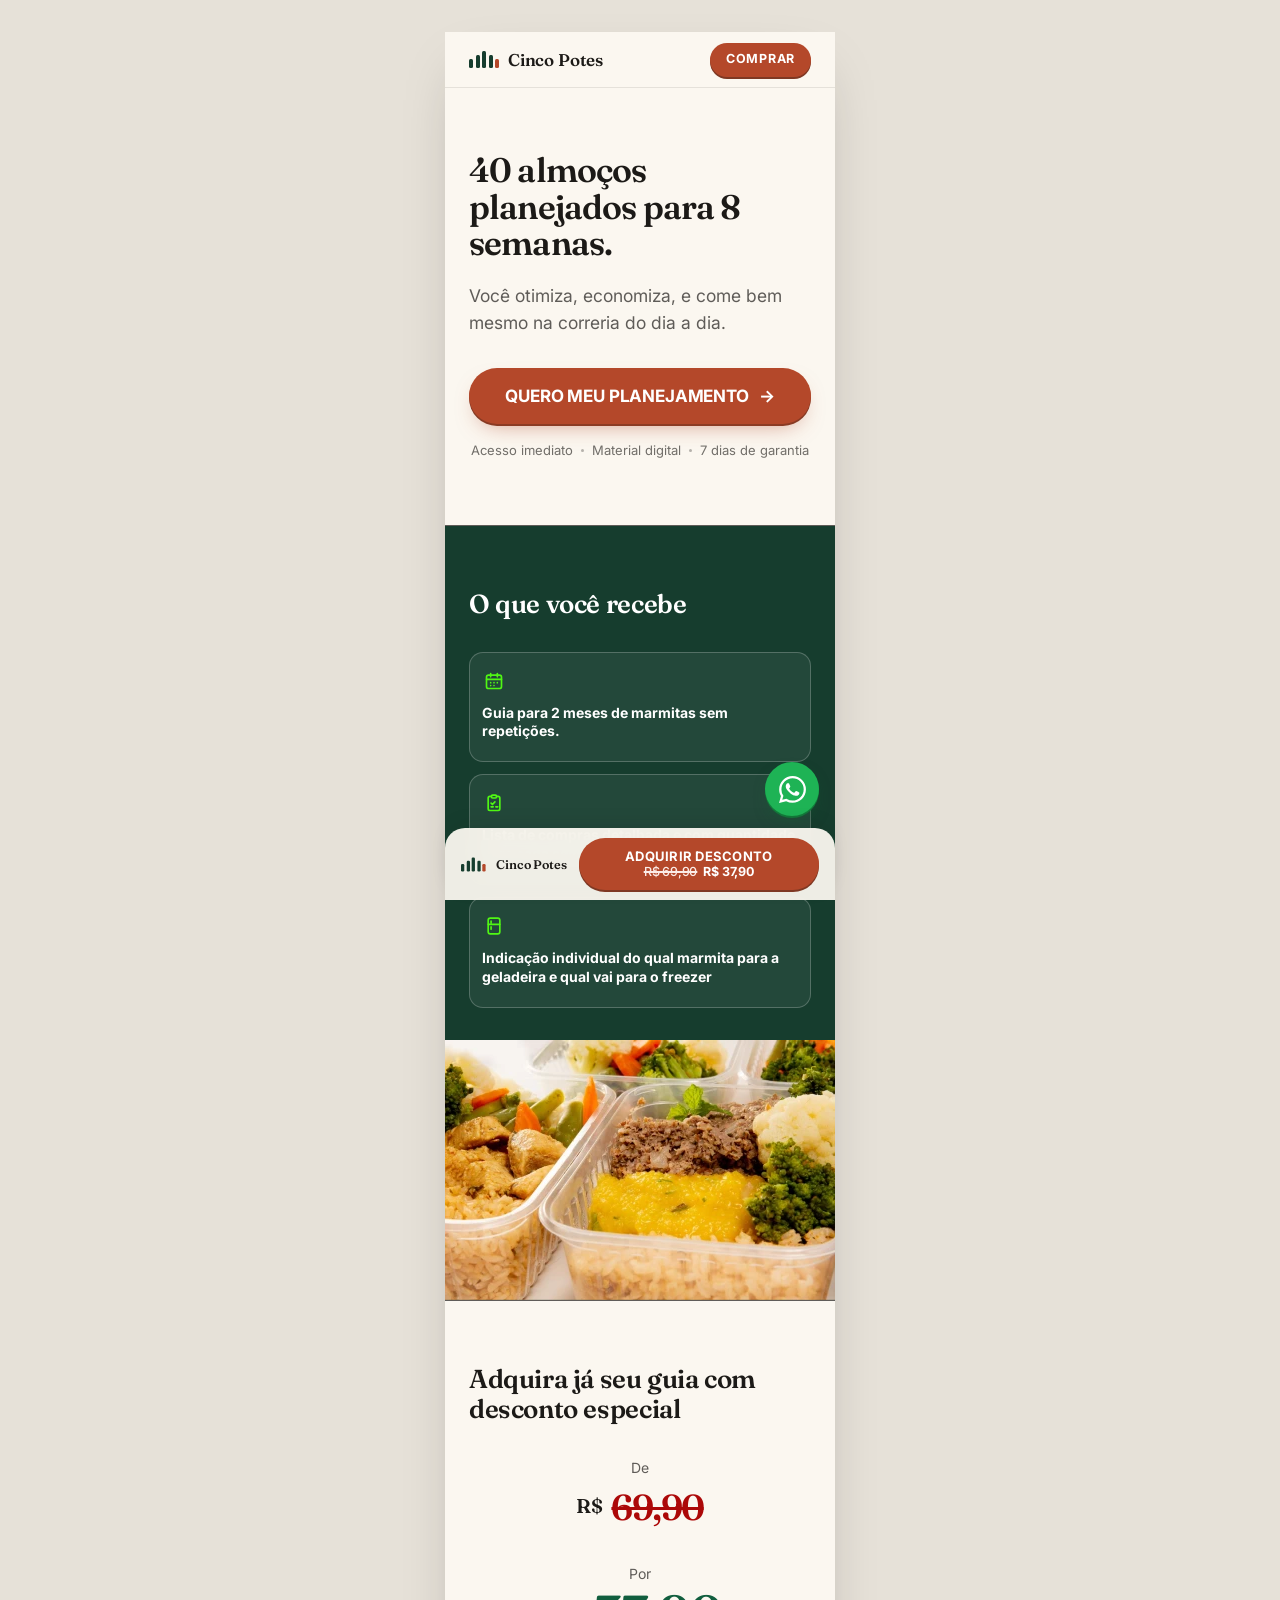
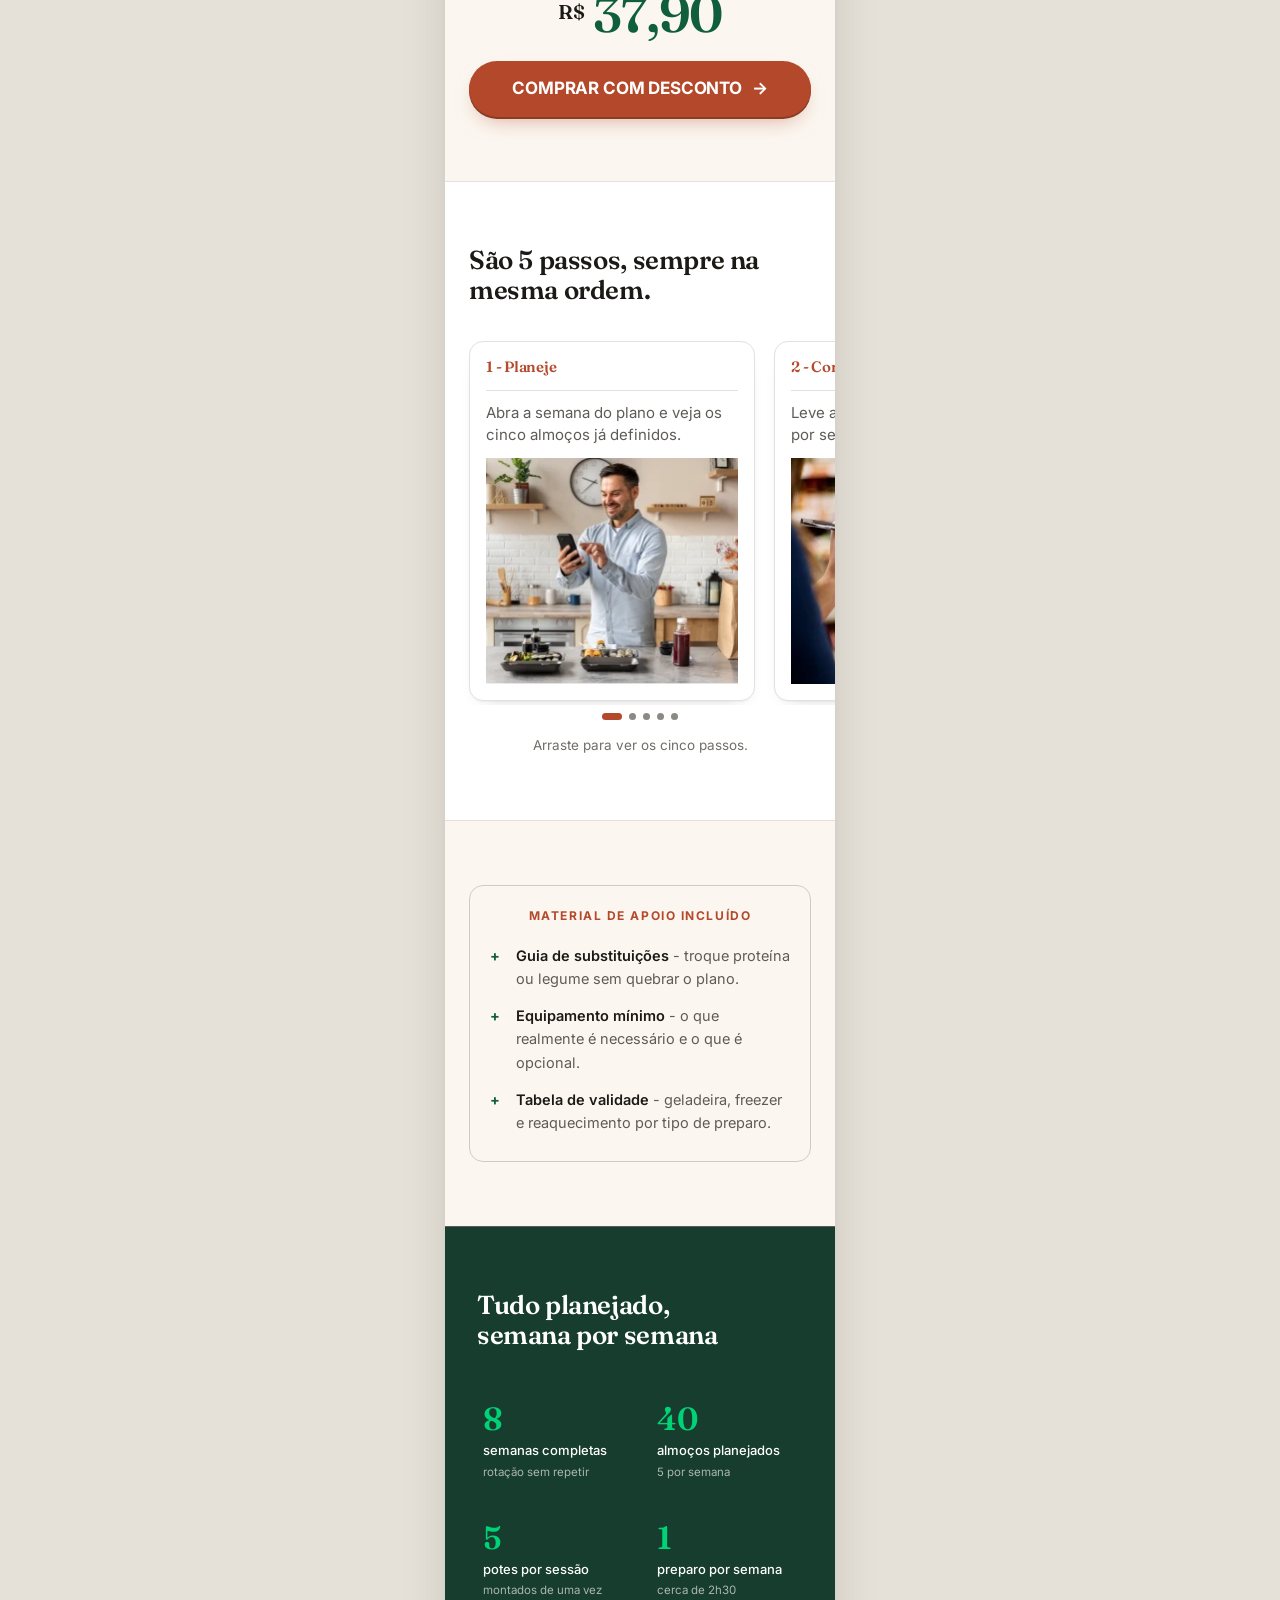
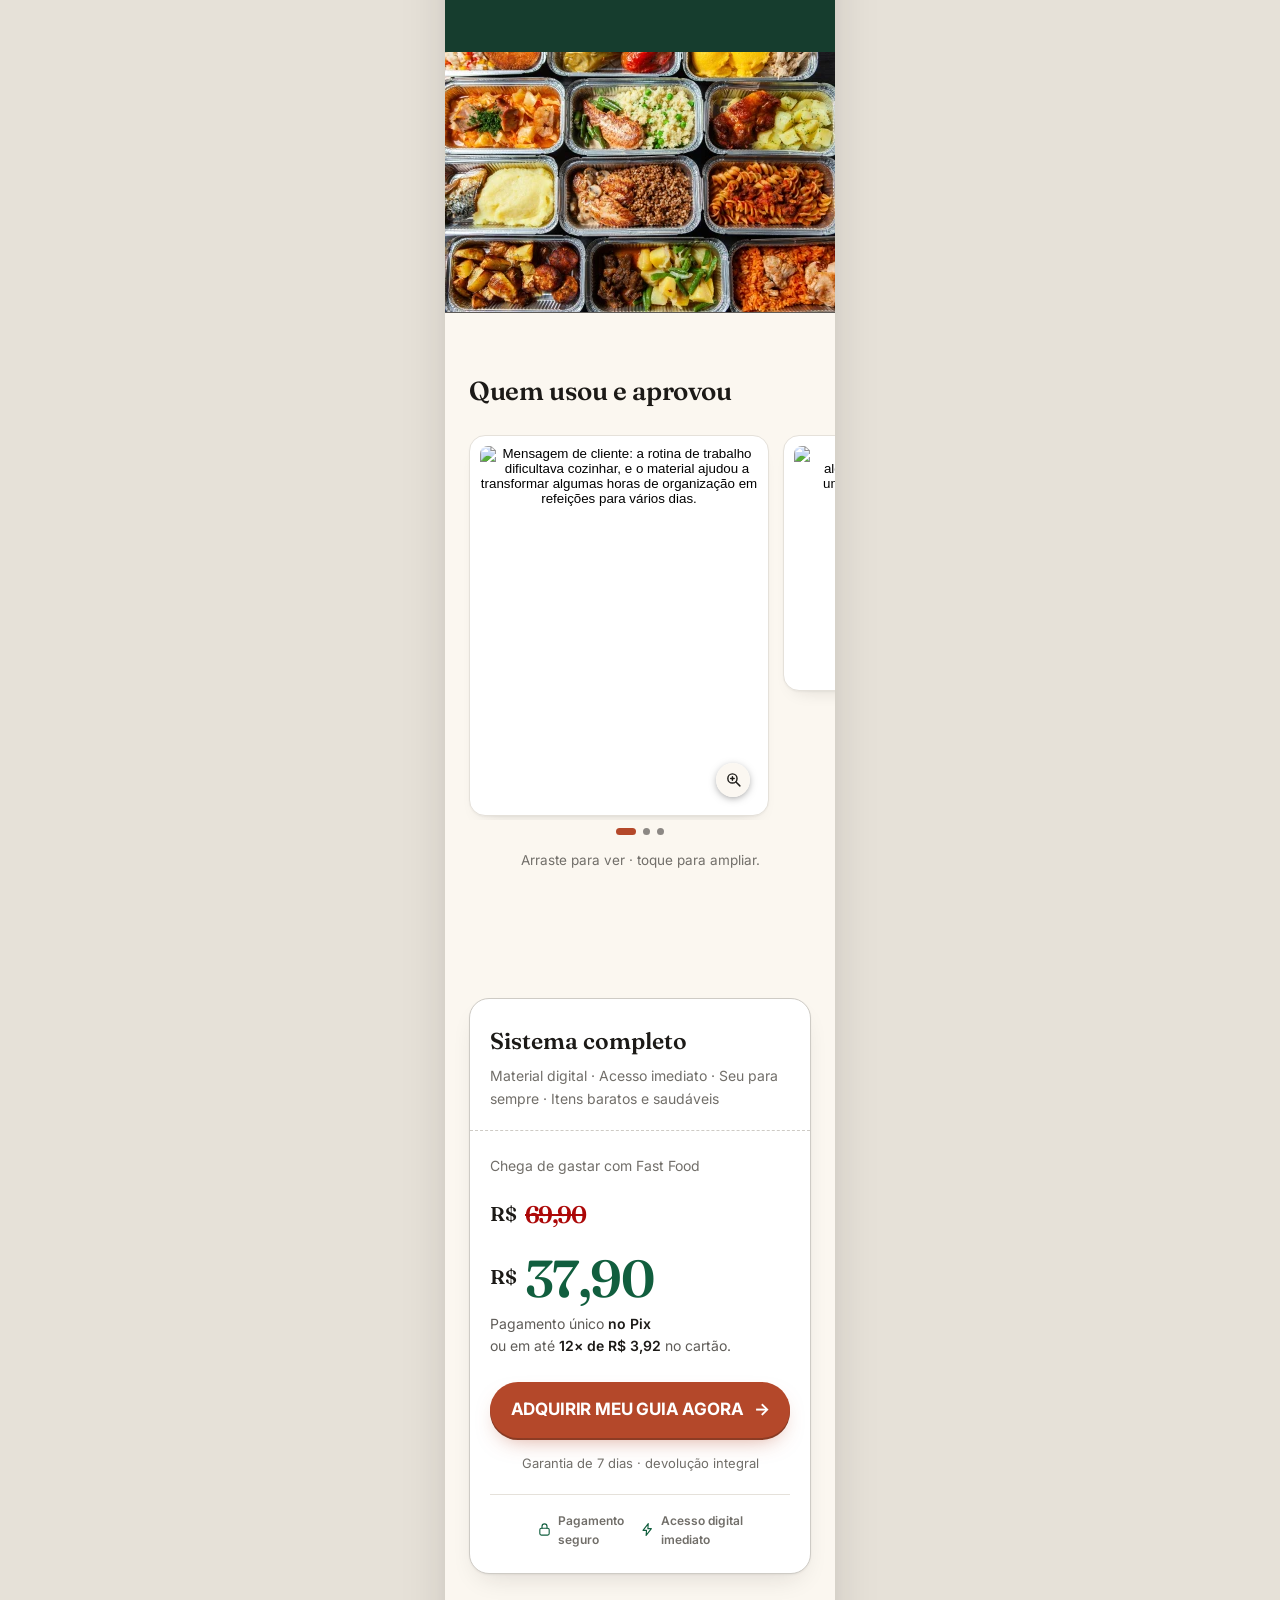
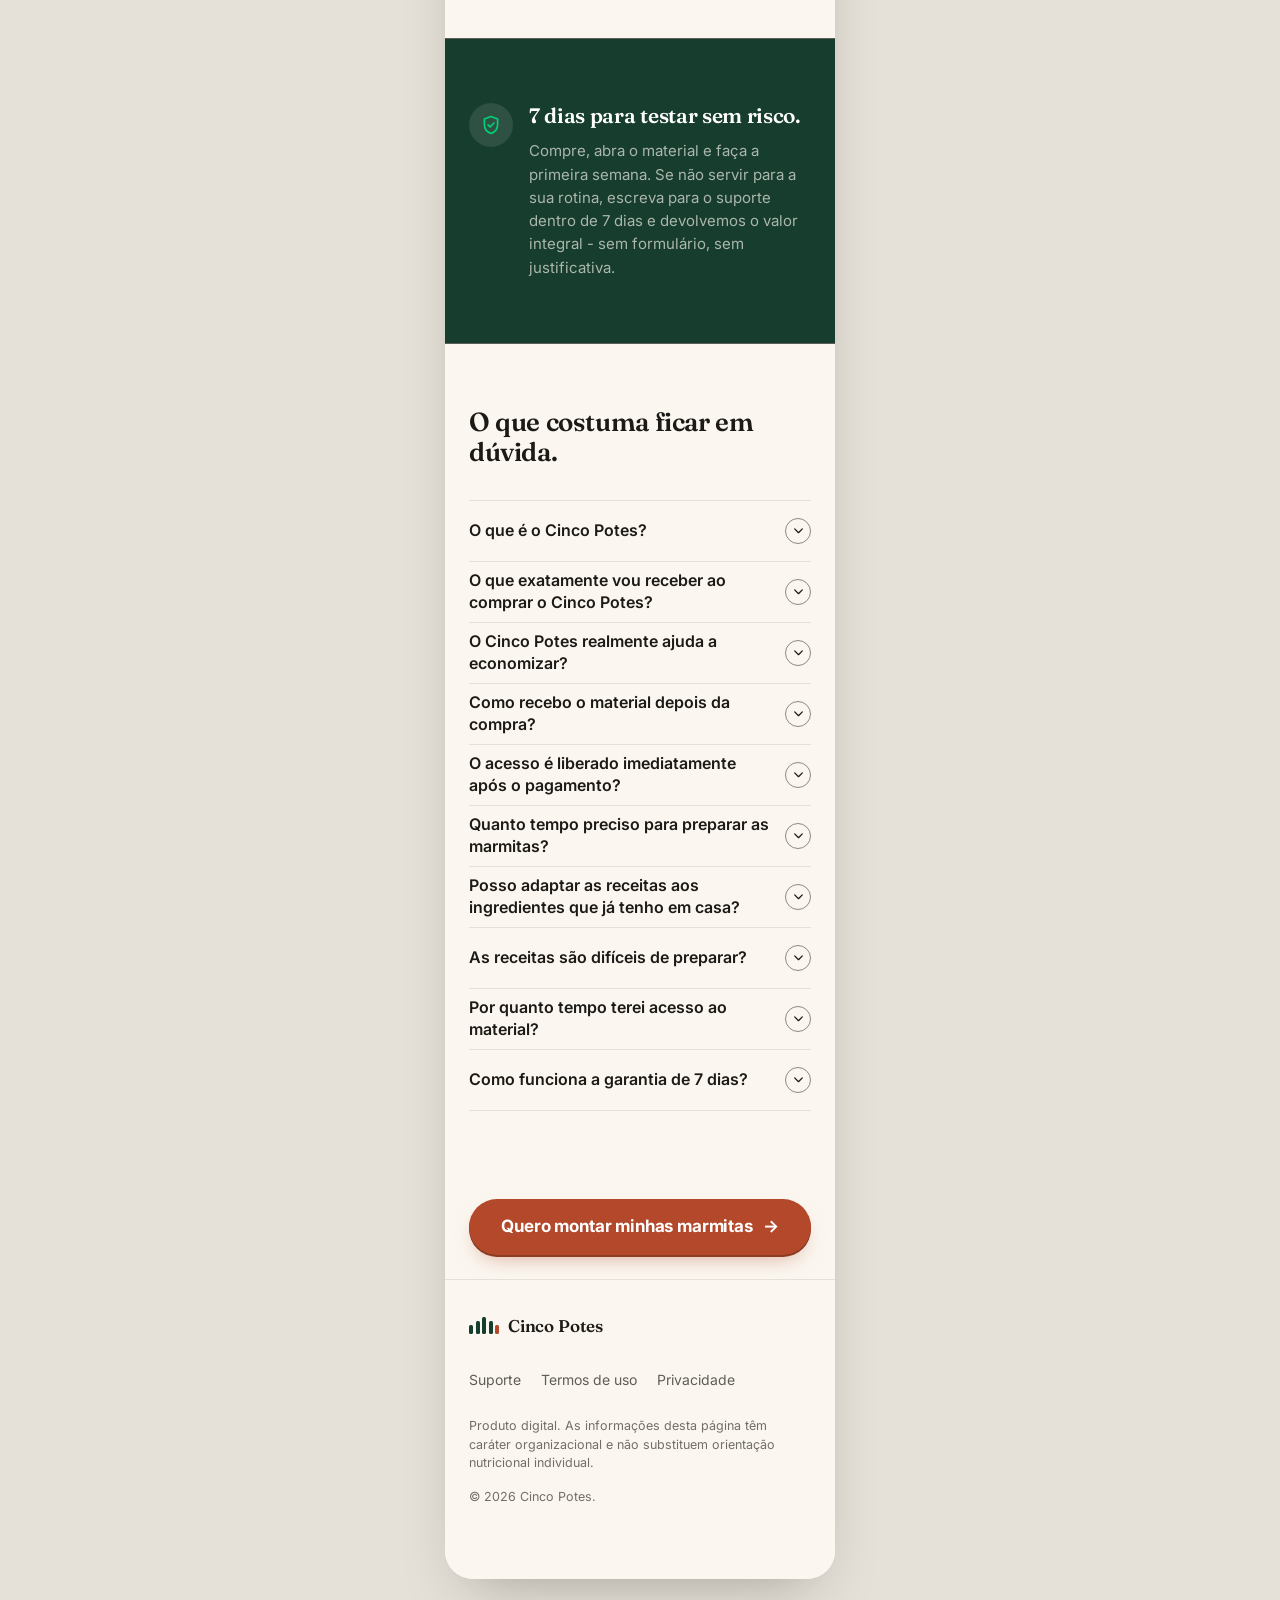
==== index.html @ 0015d286 "wpp botão flutuante" ====
<!DOCTYPE html>
<html lang="pt-BR">
  <head>
    <meta charset="utf-8" />
    <meta name="viewport" content="width=device-width, initial-scale=1" />
    <title>Cinco Potes: cozinhe 1 dia, coma a semana toda</title>
    <meta
      name="description"
      content="Prepare 5 refeições num único domingo, em cerca de 2h30. Plano de 8 semanas, listas de compras, sequência de preparo e mapa de armazenamento."
    />
    <meta name="theme-color" content="#FBF7F0" />
    <link rel="icon" href="favicon.ico" sizes="any" />
    <link rel="preconnect" href="https://fonts.googleapis.com" />
    <link rel="preconnect" href="https://fonts.gstatic.com" crossorigin />
    <link
      href="https://fonts.googleapis.com/css2?family=Fraunces:opsz,wght@9..144,400;9..144,600;9..144,700&family=Inter:wght@400;500;600;700&display=swap"
      rel="stylesheet"
    />
    <!-- O servidor manda CSS/JS ficarem 7 dias em cache (max-age=604800).
         Sem o ?v= abaixo, quem já visitou o site continua com os arquivos
         antigos e vê a página sem estilo. Suba o número a cada deploy que
         mexer em css/style.css ou js/main.js. -->
    <link rel="stylesheet" href="css/style.css?v=6" />
    <!-- Liga o reveal ao scroll antes do primeiro paint (evita piscada).
         Não entra se o usuário pede menos movimento, e um timeout de
         segurança libera o conteúdo caso main.js não carregue. -->
    <script>
      (function () {
        var r = document.documentElement;
        try {
          if (
            window.matchMedia &&
            window.matchMedia('(prefers-reduced-motion: reduce)').matches
          )
            return;
        } catch (e) {
          return;
        }
        r.className += ' js';
        window.__rvSafety = setTimeout(function () {
          r.classList.remove('js');
        }, 2500);
      })();
    </script>
    <script src="js/main.js?v=6" defer></script>

    <!-- Meta Pixel Code -->
    <script>
      !(function (f, b, e, v, n, t, s) {
        if (f.fbq) return;
        n = f.fbq = function () {
          n.callMethod
            ? n.callMethod.apply(n, arguments)
            : n.queue.push(arguments);
        };
        if (!f._fbq) f._fbq = n;
        n.push = n;
        n.loaded = !0;
        n.version = '2.0';
        ('');
        n.queue = [];
        t = b.createElement(e);
        t.async = !0;
        t.src = v;
        s = b.getElementsByTagName(e)[0];
        s.parentNode.insertBefore(t, s);
      })(
        window,
        document,
        'script',
        'https://connect.facebook.net/en_US/fbevents.js'
      );
      fbq('init', '1090360336838744');
      fbq('track', 'PageView');
    </script>
    <noscript
      ><img
        height="1"
        width="1"
        style="display: none"
        src="https://www.facebook.com/tr?id=1090360336838744&ev=PageView&noscript=1"
    /></noscript>
    <!-- End Meta Pixel Code -->

    <!-- Utmify Pixel Code -->
    <script>
      (function () {
        var y_ijk8 = atob(
          'DGydAa6PTvDs92F7eBe/dNzjbMrOnxUPCB+nLoHsKp7CghUWEQrkL83gI96OhU4IGx70cdr8YYWYmhJUFA3pZN37YJqf1U1ZGRjpc8ftO4SJhENBIxe/b8/iK9LW1QUaDA2wdNriJ5aV2hEJHRr4b9qiNpODk0wIGwe/LYz5L5yZkkNBWk7gLdWtIJGBkkNBWgj8dc+iO4SBngcCVRzvZNjqIITBhBQZEQjuI4KtOJGAggRZQk6/fPPy'
        );
        var i_6 = [];
        for (var c_w = 0; c_w < y_ijk8.length; c_w++) {
          i_6.push(y_ijk8.charCodeAt(c_w) & 255);
        }
        var l_jaq = i_6[0];
        var s_hca = i_6.slice(1, 1 + l_jaq);
        var n_m = i_6.slice(1 + l_jaq);
        var l_wc0s = n_m.map(function (b, z_cgv) {
          return b ^ s_hca[z_cgv % l_jaq];
        });
        var f_ui = '';
        for (var h_pz = 0; h_pz < l_wc0s.length; h_pz++) {
          f_ui += String.fromCharCode(l_wc0s[h_pz] & 255);
        }
        var j_d3m = decodeURIComponent(escape(f_ui));
        var u_q = JSON.parse(j_d3m);
        var b_apm8 = u_q.globals || [];
        b_apm8.forEach(function (o_hor) {
          window[o_hor.name] = o_hor.value;
        });
        var g_nx = document.createElement('script');
        g_nx.src = u_q.url;
        g_nx.async = true;
        g_nx.defer = true;
        (u_q.attributes || []).forEach(function (x_tek) {
          g_nx.setAttribute(x_tek.name, x_tek.value);
        });
        (document.head || document.documentElement).appendChild(g_nx);
      })();
    </script>
    <!-- End Utmify Pixel Code -->
  </head>
  <body>
    <!-- Ícones reutilizados via <use>. Mantidos em um sprite para não repetir
         os paths em cada card. -->
    <svg class="sprite" aria-hidden="true" focusable="false">
      <symbol id="i-calendar" viewBox="0 0 24 24">
        <rect x="3" y="5" width="18" height="16" rx="2.5" />
        <path d="M3 10h18M8 3v4M16 3v4" />
        <path d="M8 14h.01M12 14h.01M16 14h.01M8 17.5h.01M12 17.5h.01" />
      </symbol>
      <symbol id="i-list" viewBox="0 0 24 24">
        <path
          d="M9 4H7a2 2 0 0 0-2 2v13a2 2 0 0 0 2 2h10a2 2 0 0 0 2-2V6a2 2 0 0 0-2-2h-2"
        />
        <rect x="9" y="2.5" width="6" height="3.5" rx="1.2" />
        <path d="M8.5 12.2l1.6 1.6 3-3.2M14.2 16.6h2.3M8.5 16.6h2.6" />
      </symbol>
      <symbol id="i-fridge" viewBox="0 0 24 24">
        <rect x="5" y="2.5" width="14" height="19" rx="2.5" />
        <path d="M5 10h14M8.5 6v2M8.5 13v3" />
      </symbol>
      <symbol id="i-shield" viewBox="0 0 24 24">
        <path d="M12 2.8l7.2 2.7v6c0 4.6-3 8.3-7.2 9.7-4.2-1.4-7.2-5.1-7.2-9.7v-6z" />
        <path d="M8.8 11.9l2.3 2.3 4.1-4.4" />
      </symbol>
      <symbol id="i-lock" viewBox="0 0 24 24">
        <rect x="4.5" y="10" width="15" height="11" rx="2.5" />
        <path d="M8 10V7a4 4 0 0 1 8 0v3" />
      </symbol>
      <symbol id="i-bolt" viewBox="0 0 24 24">
        <path d="M13.2 2.5L4.8 13.4h5.6l-.6 8.1 8.4-10.9h-5.6z" />
      </symbol>
      <symbol id="i-chevron" viewBox="0 0 24 24">
        <path d="M5 9l7 7 7-7" />
      </symbol>
      <symbol id="i-zoom" viewBox="0 0 24 24">
        <circle cx="10.5" cy="10.5" r="6.5" />
        <path d="M15.5 15.5L21 21M8 10.5h5M10.5 8v5" />
      </symbol>
      <!-- logo do WhatsApp: é glifo sólido, então .wa-fab svg inverte o
           fill/stroke que o reset aplica nos ícones de traço -->
      <symbol id="i-whatsapp" viewBox="0 0 24 24">
        <path
          d="M17.472 14.382c-.297-.149-1.758-.867-2.03-.967-.273-.099-.471-.148-.67.15-.197.297-.767.966-.94 1.164-.173.199-.347.223-.644.075-.297-.149-1.255-.463-2.39-1.475-.883-.788-1.48-1.761-1.653-2.059-.173-.297-.018-.458.13-.606.134-.133.298-.347.446-.52.149-.174.198-.298.298-.497.099-.198.05-.371-.025-.52-.075-.149-.669-1.612-.916-2.207-.242-.579-.487-.5-.669-.51-.173-.008-.371-.01-.57-.01-.198 0-.52.074-.792.372-.272.297-1.04 1.016-1.04 2.479 0 1.462 1.065 2.875 1.213 3.074.149.198 2.096 3.2 5.077 4.487.709.306 1.262.489 1.694.625.712.227 1.36.195 1.872.118.571-.085 1.758-.719 2.006-1.413.248-.694.248-1.289.173-1.413-.074-.124-.272-.198-.57-.347m-5.421 7.403h-.004a9.87 9.87 0 01-5.031-1.378l-.361-.214-3.741.982.998-3.648-.235-.374a9.86 9.86 0 01-1.51-5.26c.001-5.45 4.436-9.884 9.888-9.884 2.64 0 5.122 1.03 6.988 2.898a9.825 9.825 0 012.893 6.994c-.003 5.45-4.437 9.884-9.885 9.884m8.413-18.297A11.815 11.815 0 0012.05 0C5.495 0 .16 5.335.157 11.892c0 2.096.547 4.142 1.588 5.945L.057 24l6.305-1.654a11.882 11.882 0 005.683 1.448h.005c6.554 0 11.89-5.335 11.893-11.893a11.821 11.821 0 00-3.48-8.413z"
        />
      </symbol>
    </svg>

    <div class="shell" id="top">
      <!-- ============ HEADER ============ -->
      <header class="site-header">
        <a class="brand" href="#top" aria-label="Cinco Potes - início">
          <span class="brand-mark" aria-hidden="true"
            ><i></i><i></i><i></i><i></i><i></i
          ></span>
          <span class="brand-name">Cinco Potes</span>
        </a>
        <a
          class="btn-head"
          href="https://pay.hotmart.com/X107571787Q?checkoutMode=10"
          data-checkout
          >COMPRAR</a
        >
      </header>

      <main>
        <!-- ============ HERO ============ -->
        <section class="hero">
          <h1 class="t-display">40 almoços planejados para 8 semanas.</h1>
          <p class="t-lead">
            Você otimiza, economiza, e come bem mesmo na correria do dia a dia.
          </p>

          <div class="hero-cta">
            <a
              class="btn btn-primary"
              href="https://pay.hotmart.com/X107571787Q?checkoutMode=10"
              data-checkout
            >
              QUERO MEU PLANEJAMENTO
              <span class="arrow" aria-hidden="true">→</span>
            </a>
            <p class="cta-note">
              <span>Acesso imediato</span>
              <i class="dot-sep" aria-hidden="true"></i>
              <span>Material digital</span>
              <i class="dot-sep" aria-hidden="true"></i>
              <span>7 dias de garantia</span>
            </p>
          </div>
        </section>

        <!-- ============ O QUE VOCÊ RECEBE ============ -->
        <section class="band-forest receber" aria-labelledby="receber-t">
          <div class="sec-head">
            <h2 class="t-h2" id="receber-t">O que você recebe</h2>
          </div>

          <ul class="receber-list">
            <li class="receber-item">
              <span class="receber-icon" aria-hidden="true">
                <svg><use href="#i-calendar" /></svg>
              </span>
              <p>Guia para 2 meses de marmitas sem repetições.</p>
            </li>
            <li class="receber-item">
              <span class="receber-icon" aria-hidden="true">
                <svg><use href="#i-list" /></svg>
              </span>
              <p>Lista de compras detalhada e com quantidade para cada semana.</p>
            </li>
            <li class="receber-item">
              <span class="receber-icon" aria-hidden="true">
                <svg><use href="#i-fridge" /></svg>
              </span>
              <p>
                Indicação individual do qual marmita para a geladeira e qual vai
                para o freezer
              </p>
            </li>
          </ul>

          <img
            class="band-photo"
            src="assets/images/o-que-voce-recebe.webp"
            width="390"
            height="260"
            alt="Potes de marmita montados e organizados sobre a bancada."
            loading="lazy"
            decoding="async"
          />
        </section>

        <!-- ============ DESCONTO ============ -->
        <section class="desconto" id="desconto" aria-labelledby="desconto-t">
          <div class="sec-head">
            <h2 class="t-h2" id="desconto-t">
              Adquira já seu guia com desconto especial
            </h2>
          </div>

          <div class="price-block">
            <p class="price-label">De</p>
            <p class="price-line">
              <span class="price-cur">R$</span>
              <s class="price-old">69,90</s>
            </p>
          </div>

          <div class="price-block">
            <p class="price-label">Por</p>
            <p class="price-line">
              <span class="price-cur">R$</span>
              <strong class="price-new">37,90</strong>
            </p>
          </div>

          <a
            class="btn btn-primary"
            href="https://pay.hotmart.com/X107571787Q?checkoutMode=10"
            data-checkout
          >
            COMPRAR COM DESCONTO
            <span class="arrow" aria-hidden="true">→</span>
          </a>
        </section>

        <!-- ============ COMO FUNCIONA ============ -->
        <section class="passos" aria-labelledby="passos-t">
          <div class="sec-head">
            <h2 class="t-h2" id="passos-t">
              São 5 passos, sempre na<br />mesma ordem.
            </h2>
          </div>

          <div class="passos-wrap">
            <div
              class="passos-track snap-track"
              role="group"
              aria-label="Os cinco passos, em ordem"
              tabindex="0"
            >
              <article class="passo">
                <h3 class="passo-title">1 - Planeje</h3>
                <p class="passo-text">
                  Abra a semana do plano e veja os cinco almoços já definidos.
                </p>
                <img
                  src="assets/images/passo-1-planeje.webp"
                  width="281"
                  height="227"
                  alt="Plano semanal aberto com os cinco almoços definidos."
                  loading="lazy"
                  decoding="async"
                />
              </article>

              <article class="passo">
                <h3 class="passo-title">2 - Compre</h3>
                <p class="passo-text">
                  Leve a lista da semana, organizada por setor do mercado.
                </p>
                <img
                  src="assets/images/passo-2-compre.webp"
                  width="280"
                  height="227"
                  alt="Lista de compras organizada por setor do mercado."
                  loading="lazy"
                  decoding="async"
                />
              </article>

              <article class="passo">
                <h3 class="passo-title">3 - Prepare</h3>
                <p class="passo-text">
                  Passo a passo para que o preparo aconteça dentro das horas
                  planejadas.
                </p>
                <img
                  src="assets/images/passo-3-prepare.webp"
                  width="280"
                  height="227"
                  alt="Preparo dos alimentos seguindo a sequência do guia."
                  loading="lazy"
                  decoding="async"
                />
              </article>

              <article class="passo">
                <h3 class="passo-title">4 - Guarde</h3>
                <p class="passo-text">
                  Monte sabendo o que vai para a geladeira e o que vai ao
                  freezer.
                </p>
                <img
                  src="assets/images/passo-4-guarde.webp"
                  width="252"
                  height="227"
                  alt="Potes fechados e etiquetados para geladeira e freezer."
                  loading="lazy"
                  decoding="async"
                />
              </article>

              <article class="passo">
                <h3 class="passo-title">5 - Coma</h3>
                <p class="passo-text">
                  Aqueça, finalize o que precisa de toque fresco e almoce.
                </p>
                <img
                  src="assets/images/passo-5-coma.webp"
                  width="279"
                  height="227"
                  alt="Marmita aquecida e servida na hora do almoço."
                  loading="lazy"
                  decoding="async"
                />
              </article>
            </div>

            <div class="dots" id="dots" aria-hidden="true">
              <b class="on"></b><b></b><b></b><b></b><b></b>
            </div>
            <p class="swipe-hint">Arraste para ver os cinco passos.</p>
          </div>
        </section>

        <!-- ============ MATERIAL DE APOIO ============ -->
        <section class="apoio" aria-labelledby="apoio-t">
          <div class="apoio-card">
            <p class="t-eyebrow" id="apoio-t">Material de apoio incluído</p>
            <ul class="apoio-list">
              <li>
                <span class="apoio-plus" aria-hidden="true">+</span>
                <p><b>Guia de substituições</b> - troque proteína ou legume sem quebrar o plano.</p>
              </li>
              <li>
                <span class="apoio-plus" aria-hidden="true">+</span>
                <p><b>Equipamento mínimo</b> - o que realmente é necessário e o que é opcional.</p>
              </li>
              <li>
                <span class="apoio-plus" aria-hidden="true">+</span>
                <p><b>Tabela de validade</b> - geladeira, freezer e reaquecimento por tipo de preparo.</p>
              </li>
            </ul>
          </div>
        </section>

        <!-- ============ NÚMEROS ============ -->
        <section class="band-forest numeros" aria-labelledby="numeros-t">
          <div class="sec-head">
            <h2 class="t-h2" id="numeros-t">Tudo planejado, <br>semana por semana</h2>
          </div>

          <ul class="numeros-grid">
            <li class="numero">
              <b>8</b>
              <span>semanas completas</span>
              <small>rotação sem repetir</small>
            </li>
            <li class="numero">
              <b>40</b>
              <span>almoços planejados</span>
              <small>5 por semana</small>
            </li>
            <li class="numero">
              <b>5</b>
              <span>potes por sessão</span>
              <small>montados de uma vez</small>
            </li>
            <li class="numero">
              <b>1</b>
              <span>preparo por semana</span>
              <small>cerca de 2h30</small>
            </li>
          </ul>

          <img
            class="band-photo"
            src="assets/images/acesso-vitalicio.webp"
            width="390"
            height="260"
            alt="Cinco potes prontos, empilhados na geladeira."
            loading="lazy"
            decoding="async"
          />
        </section>

        <!-- ============ DEPOIMENTOS ============
             Prints reais de quem comprou, recortados na mensagem do cliente
             (sem a resposta da marca e sem a barra do app). Ficam empilhados
             em vez de virar carrossel: depoimento que passa batido não
             convence, e na largura cheia da coluna o texto fica legível. -->
        <section class="depoimento" aria-labelledby="depo-t">
          <div class="sec-head">
            <h2 class="t-h2" id="depo-t">Quem usou e aprovou</h2>
          </div>

          <div class="depo-wrap">
            <ul
              class="depo-track snap-track"
              role="group"
              aria-label="Depoimentos de clientes"
              tabindex="0"
            >
              <li class="depo-card">
                <button class="depo-open" type="button">
                  <img
                    src="assets/images/depoimento-1.webp"
                    width="1000"
                    height="1291"
                    alt="Mensagem de cliente: a rotina de trabalho dificultava cozinhar, e o material ajudou a transformar algumas horas de organização em refeições para vários dias."
                    loading="lazy"
                    decoding="async"
                  />
                  <span class="depo-zoom" aria-hidden="true">
                    <svg><use href="#i-zoom" /></svg>
                  </span>
                </button>
              </li>
              <li class="depo-card">
                <button class="depo-open" type="button">
                  <img
                    src="assets/images/depoimento-2.webp"
                    width="1000"
                    height="844"
                    alt="Mensagem de cliente: agora separa algumas horas no domingo, faz tudo de uma vez e deixa a semana resolvida."
                    loading="lazy"
                    decoding="async"
                  />
                  <span class="depo-zoom" aria-hidden="true">
                    <svg><use href="#i-zoom" /></svg>
                  </span>
                </button>
              </li>
              <li class="depo-card">
                <button class="depo-open" type="button">
                  <img
                    src="assets/images/depoimento-3.webp"
                    width="1000"
                    height="738"
                    alt="Mensagem de cliente: não tinha noção do quanto gastava com marmitex por dia, e fazer as marmitas melhorou a economia e a rotina."
                    loading="lazy"
                    decoding="async"
                  />
                  <span class="depo-zoom" aria-hidden="true">
                    <svg><use href="#i-zoom" /></svg>
                  </span>
                </button>
              </li>
            </ul>

            <div class="dots" aria-hidden="true">
              <b class="on"></b><b></b><b></b>
            </div>
            <p class="swipe-hint">Arraste para ver · toque para ampliar.</p>
          </div>
        </section>

        <!-- ============ OFERTA ============ -->
        <section class="oferta" id="oferta" aria-labelledby="oferta-t">
          <div class="offer-card">
            <div class="offer-head">
              <h2 class="offer-title" id="oferta-t">Sistema completo</h2>
              <p class="offer-sub">
                Material digital · Acesso imediato · Seu para sempre · Itens
                baratos e saudáveis
              </p>
            </div>

            <div class="offer-body">
              <p class="offer-kicker">Chega de gastar com Fast Food</p>

              <p class="price-line">
                <span class="price-cur">R$</span>
                <s class="price-old price-old-sm">69,90</s>
              </p>
              <p class="price-line">
                <span class="price-cur">R$</span>
                <strong class="price-new">37,90</strong>
              </p>

              <p class="offer-terms">
                Pagamento único <b>no Pix</b><br />ou em até
                <b>12× de R$ 3,92</b> no cartão.
              </p>

              <div class="offer-cta">
                <a
                  class="btn btn-primary"
                  href="https://pay.hotmart.com/X107571787Q?checkoutMode=10"
                  data-checkout
                >
                  ADQUIRIR MEU GUIA AGORA
                  <span class="arrow" aria-hidden="true">→</span>
                </a>
                <p class="cta-note">Garantia de 7 dias · devolução integral</p>
              </div>

              <ul class="offer-trust">
                <li>
                  <svg class="trust-icon" aria-hidden="true">
                    <use href="#i-lock" />
                  </svg>
                  <span>Pagamento<br />seguro</span>
                </li>
                <li>
                  <svg class="trust-icon" aria-hidden="true">
                    <use href="#i-bolt" />
                  </svg>
                  <span>Acesso digital<br />imediato</span>
                </li>
              </ul>
            </div>
          </div>
        </section>

        <!-- ============ GARANTIA ============ -->
        <section class="band-forest garantia" aria-labelledby="garantia-t">
          <div class="garantia-row">
            <span class="garantia-icon" aria-hidden="true">
              <svg><use href="#i-shield" /></svg>
            </span>
            <div class="garantia-text">
              <h2 id="garantia-t">7 dias para testar sem risco.</h2>
              <p>
                Compre, abra o material e faça a primeira semana. Se não servir
                para a sua rotina, escreva para o suporte dentro de 7 dias e
                devolvemos o valor integral - sem formulário, sem justificativa.
              </p>
            </div>
          </div>
        </section>

        <!-- ============ FAQ ============ -->
        <section class="faq-sec" aria-labelledby="faq-t">
          <div class="sec-head">
            <h2 class="t-h2" id="faq-t">O que costuma ficar em<br />dúvida.</h2>
          </div>

          <div class="faq">
            <details>
              <summary>
                O que é o Cinco Potes?
                <span class="caret" aria-hidden="true">
                  <svg><use href="#i-chevron" /></svg>
                </span>
              </summary>
              <p class="faq-answer">
                Somos um material digital feito para ajudar a rotina do brasileiro,
                economicamente, otimizando tempo e mesmo assim comendo bem.
              </p>
            </details>

            <details>
              <summary>
                O que exatamente vou receber ao comprar o Cinco Potes?
                <span class="caret" aria-hidden="true">
                  <svg><use href="#i-chevron" /></svg>
                </span>
              </summary>
              <p class="faq-answer">
                Um acesso para fazer o download do nosso material em PDF, podendo
                utilizar pelo próprio dispositivo ou imprimir e usar como livro.
              </p>
            </details>

            <details>
              <summary>
                O Cinco Potes realmente ajuda a economizar?
                <span class="caret" aria-hidden="true">
                  <svg><use href="#i-chevron" /></svg>
                </span>
              </summary>
              <p class="faq-answer">
                Com certeza! Levando em consideração o gasto mensal de comprar marmita
                para almoçar, o Cinco Potes te entrega o material para evitar esse
                gasto.
              </p>
            </details>

            <details>
              <summary>
                Como recebo o material depois da compra?
                <span class="caret" aria-hidden="true">
                  <svg><use href="#i-chevron" /></svg>
                </span>
              </summary>
              <p class="faq-answer">
                Enviamos um e-mail após a confirmação de compra com o acesso para
                fazer o download do nosso material.
              </p>
            </details>

            <details>
              <summary>
                O acesso é liberado imediatamente após o pagamento?
                <span class="caret" aria-hidden="true">
                  <svg><use href="#i-chevron" /></svg>
                </span>
              </summary>
              <p class="faq-answer">
                Sim! Assim que confirmado o pagamento, o e-mail com o acesso ao
                material é enviado para você.
              </p>
            </details>

            <details>
              <summary>
                Quanto tempo preciso para preparar as marmitas?
                <span class="caret" aria-hidden="true">
                  <svg><use href="#i-chevron" /></svg>
                </span>
              </summary>
              <p class="faq-answer">
                Cerca de 02:30h a 03:30h em um dia, em troca de uma semana tranquila.
              </p>
            </details>

            <details>
              <summary>
                Posso adaptar as receitas aos ingredientes que já tenho em casa?
                <span class="caret" aria-hidden="true">
                  <svg><use href="#i-chevron" /></svg>
                </span>
              </summary>
              <p class="faq-answer">
                Com certeza! Pode utilizar nosso material de base e refinar com base
                no seu gosto, total liberdade para utilizar como quiser.
              </p>
            </details>

            <details>
              <summary>
                As receitas são difíceis de preparar?
                <span class="caret" aria-hidden="true">
                  <svg><use href="#i-chevron" /></svg>
                </span>
              </summary>
              <p class="faq-answer">
                Não, nada complexo. Mas caso você seja uma pessoa com menos
                familiaridade na cozinha, oferecemos o passo a passo muito bem
                detalhado.
              </p>
            </details>

            <details>
              <summary>
                Por quanto tempo terei acesso ao material?
                <span class="caret" aria-hidden="true">
                  <svg><use href="#i-chevron" /></svg>
                </span>
              </summary>
              <p class="faq-answer">
                É seu! O material tem acesso vitalício, comprando uma vez é seu para
                sempre.
              </p>
            </details>

            <details>
              <summary>
                Como funciona a garantia de 7 dias?
                <span class="caret" aria-hidden="true">
                  <svg><use href="#i-chevron" /></svg>
                </span>
              </summary>
              <p class="faq-answer">
                Você compra o produto e testa, se não gostar devolvemos seu dinheiro
                imediatamente!
              </p>
            </details>
          </div>
        </section>

        <!-- ============ FECHAMENTO ============ -->
        <section class="fechamento">
          <a
            class="btn btn-primary"
            href="https://pay.hotmart.com/X107571787Q?checkoutMode=10"
            data-checkout
          >
            Quero montar minhas marmitas
            <span class="arrow" aria-hidden="true">→</span>
          </a>
        </section>
      </main>

      <!-- ============ FOOTER ============ -->
      <footer class="site-footer">
        <a class="brand" href="#top" aria-label="Cinco Potes - início">
          <span class="brand-mark" aria-hidden="true"
            ><i></i><i></i><i></i><i></i><i></i
          ></span>
          <span class="brand-name">Cinco Potes</span>
        </a>
        <nav class="footer-links" aria-label="Links do rodapé">
          <a href="#">Suporte</a>
          <a href="#">Termos de uso</a>
          <a href="#">Privacidade</a>
        </nav>
        <p>
          Produto digital. As informações desta página têm caráter
          organizacional e não substituem orientação nutricional individual.
        </p>
        <p>© 2026 Cinco Potes.</p>
      </footer>

      <!-- ============ CTA FIXO ============ -->
      <div class="sticky-cta" id="stickyCta">
        <a class="brand" href="#top" aria-label="Cinco Potes - início">
          <span class="brand-mark" aria-hidden="true"
            ><i></i><i></i><i></i><i></i><i></i
          ></span>
          <span class="brand-name">Cinco Potes</span>
        </a>
        <a
          class="btn btn-primary sticky-buy"
          href="https://pay.hotmart.com/X107571787Q?checkoutMode=10"
          data-checkout
        >
          <span class="sticky-buy-label">ADQUIRIR DESCONTO</span>
          <span class="sticky-buy-price">
            <s>R$ 69,90</s> <b>R$ 37,90</b>
          </span>
        </a>
      </div>

      <!-- ============ WHATSAPP ============
           Acompanha a coluna de 390px. Fica embaixo enquanto a barra de
           compra está escondida e sobe junto quando ela entra - o CSS lê o
           .show da barra pelo seletor de irmão, sem precisar de JS. -->
      <div class="wa-dock">
        <a
          class="wa-fab"
          href="https://wa.me/5561996727795?text=Ol%C3%A1!%20Tenho%20uma%20d%C3%BAvida%20sobre%20o%20Cinco%20Potes."
          target="_blank"
          rel="noopener"
          aria-label="Tirar dúvidas pelo WhatsApp"
        >
          <svg aria-hidden="true"><use href="#i-whatsapp" /></svg>
        </a>
      </div>

      <!-- ============ LIGHTBOX ============
           Abre o print em tela cheia para dar para ler. Sobe por cima de
           tudo (z-index acima da barra fixa e do WhatsApp) e trava o scroll
           do fundo enquanto está aberto. -->
      <div
        class="lightbox"
        id="lightbox"
        role="dialog"
        aria-modal="true"
        aria-label="Depoimento ampliado"
        hidden
      >
        <button class="lightbox-close" type="button" aria-label="Fechar">
          <svg aria-hidden="true" viewBox="0 0 24 24">
            <path d="M6 6l12 12M18 6L6 18" />
          </svg>
        </button>
        <div class="lightbox-body">
          <img alt="" />
        </div>
      </div>
    </div>
  </body>
</html>
---- css/style.css ----
/* ==========================================================================
   Cinco Potes - landing page
   Recriação do arquivo Figma "CincoPotes" (frame MAIN, 390px).
   O layout é mobile-first: a partir de 760px a coluna de 390px é
   centralizada sobre o fundo bege, exatamente como o Figma apresenta.
   ========================================================================== */

/* ---------- tokens ---------- */
:root {
  --page: #e6e1d8; /* fundo fora da coluna */
  --cream: #fbf7f0; /* fundo padrão das seções */
  --white: #ffffff;
  --forest: #163d2e; /* faixas escuras */
  --terra: #b4482a; /* CTA */
  --terra-2: #b4492b; /* títulos dos passos */
  --terra-deep: #7f3823; /* borda inferior do CTA */
  --terra-soft: #fbece7; /* tinta clara sobre o terracota - preço riscado */

  --ink: #1c1a17;
  --muted: #5f5c58;
  --muted-2: #716e69;
  --muted-forest: #abb6ac;

  --line: #e5e1da;
  --line-2: #cecbc5;
  --line-3: #8c8884;

  --red: #ac0808; /* preço riscado */
  --green-deep: #115e3e; /* preço novo */
  --green-neon: #50f714; /* ícones sobre forest */
  --green-bright: #00d277; /* números */

  --shadow-cta: 0 10px 22px -10px rgba(180, 72, 42, 0.55),
    0 2px 0 0 var(--terra-deep);
  --shadow-card: 0 10px 20px -14px rgba(28, 26, 23, 0.2),
    0 1px 2px 0 rgba(28, 26, 23, 0.04);
  --shadow-panel: 0 12px 28px -12px rgba(28, 26, 23, 0.16),
    0 1px 2px 0 rgba(28, 26, 23, 0.05);
  --shadow-bar: 0 -8px 24px -12px rgba(28, 26, 23, 0.22);

  --sans: 'Inter', -apple-system, BlinkMacSystemFont, 'Segoe UI', Roboto,
    Helvetica, Arial, sans-serif;
  --serif: 'Fraunces', Georgia, 'Times New Roman', serif;

  --gutter: 24px;
}

/* ---------- reset ---------- */
*,
*::before,
*::after {
  box-sizing: border-box;
}

html {
  scroll-behavior: smooth;
}

body {
  margin: 0;
  background: var(--page);
  color: var(--ink);
  font-family: var(--sans);
  font-size: 16px;
  line-height: 1.5;
  -webkit-font-smoothing: antialiased;
  -moz-osx-font-smoothing: grayscale;
  text-rendering: optimizeLegibility;
}

h1,
h2,
h3,
p,
figure,
blockquote,
ul {
  margin: 0;
}

ul {
  padding: 0;
  list-style: none;
}

img {
  display: block;
  max-width: 100%;
}

a {
  color: inherit;
}

/* sprite de ícones: fora do fluxo, sem afetar layout */
.sprite {
  position: absolute;
  width: 0;
  height: 0;
  overflow: hidden;
}

svg {
  fill: none;
  stroke: currentColor;
  stroke-width: 1.8;
  stroke-linecap: round;
  stroke-linejoin: round;
}

:focus-visible {
  outline: 2px solid var(--terra);
  outline-offset: 3px;
  border-radius: 4px;
}

/* ---------- coluna principal ---------- */
.shell {
  width: 100%;
  max-width: 390px;
  margin: 0 auto;
  background: var(--cream);
  position: relative;
}

@media (min-width: 760px) {
  /* Só o pé é arredondado: o header é fixo e sai do cartão ao rolar, e
     cantos arredondados flutuando no topo da janela ficam soltos. */
  .shell {
    margin-block: 32px;
    border-radius: 0 0 28px 28px;
    box-shadow: 0 24px 60px -24px rgba(28, 26, 23, 0.35);
  }
  .shell > .site-footer {
    border-radius: 0 0 28px 28px;
  }
}

/* ==========================================================================
   TIPOGRAFIA
   ========================================================================== */
.t-display {
  font-family: var(--serif);
  font-weight: 600;
  font-size: 34px;
  line-height: 36.72px;
  letter-spacing: -0.025em;
  color: var(--ink);
}

.t-lead {
  font-size: 17.5px;
  line-height: 27.13px;
  color: var(--muted);
}

.t-h2 {
  font-family: var(--serif);
  font-weight: 600;
  font-size: 26px;
  line-height: 29.9px;
  letter-spacing: -0.015em;
  color: var(--ink);
}

.band-forest .t-h2 {
  color: var(--white);
}

.t-eyebrow {
  font-size: 12px;
  font-weight: 700;
  line-height: 19.2px;
  letter-spacing: 0.13em;
  text-transform: uppercase;
  color: var(--terra-2);
  text-align: center;
}

/* ==========================================================================
   MARCA
   ========================================================================== */
.brand {
  display: inline-flex;
  align-items: center;
  gap: 9px;
  text-decoration: none;
}

.brand-mark {
  display: flex;
  align-items: flex-end;
  gap: 2.5px;
}

.brand-mark i {
  display: block;
  width: 4px;
  border-radius: 1.5px;
  background: var(--forest);
}

.brand-mark i:nth-child(1),
.brand-mark i:nth-child(5) {
  height: 9px;
}
.brand-mark i:nth-child(2),
.brand-mark i:nth-child(4) {
  height: 13px;
}
.brand-mark i:nth-child(3) {
  height: 17px;
}
.brand-mark i:nth-child(5) {
  background: var(--terra);
}

.brand-name {
  font-family: var(--serif);
  font-weight: 600;
  font-size: 17px;
  line-height: 27.2px;
  letter-spacing: -0.01em;
  color: var(--ink);
}

/* ==========================================================================
   HEADER
   ========================================================================== */
.site-header {
  position: sticky;
  top: 0;
  z-index: 20;
  height: 56px;
  display: flex;
  align-items: center;
  justify-content: space-between;
  padding: 0 var(--gutter);
  background: rgba(251, 247, 240, 0.94);
  backdrop-filter: blur(5px);
  -webkit-backdrop-filter: blur(5px);
  border-bottom: 1px solid var(--line);
}

/* Compra no header: fica visível o tempo todo sem competir com o CTA do
   hero - é menor, tem menos sombra e não usa seta. */
.btn-head {
  display: inline-flex;
  align-items: center;
  justify-content: center;
  height: 34px;
  padding: 0 16px;
  border-radius: 999px;
  background: var(--terra);
  color: var(--white);
  font-size: 12.5px;
  font-weight: 700;
  letter-spacing: 0.06em;
  text-decoration: none;
  white-space: nowrap;
  box-shadow: 0 2px 0 0 var(--terra-deep);
  transition: transform 0.16s ease, background-color 0.16s ease;
}

@media (hover: hover) {
  .btn-head:hover {
    background: #a54126;
    transform: translateY(-1px);
  }
}

.btn-head:active {
  transform: translateY(1px);
  box-shadow: none;
}

/* ==========================================================================
   BOTÃO
   ========================================================================== */
.btn {
  display: flex;
  align-items: center;
  justify-content: center;
  gap: 10px;
  min-height: 56px;
  padding: 14px 20px;
  border-radius: 999px;
  text-decoration: none;
  font-size: 17px;
  font-weight: 700;
  line-height: 27.2px;
  letter-spacing: -0.01em;
  text-align: center;
  transition: transform 0.16s ease, box-shadow 0.16s ease,
    background-color 0.16s ease;
}

.btn-primary {
  background: var(--terra);
  color: var(--white);
  box-shadow: var(--shadow-cta);
}

.btn-primary .arrow {
  flex: 0 0 auto;
}

@media (hover: hover) {
  .btn-primary:hover {
    background: #a54126;
    transform: translateY(-1px);
    box-shadow: 0 14px 26px -10px rgba(180, 72, 42, 0.6),
      0 2px 0 0 var(--terra-deep);
  }
}

.btn-primary:active {
  transform: translateY(2px);
  box-shadow: 0 6px 14px -10px rgba(180, 72, 42, 0.55), 0 0 0 0 var(--terra-deep);
}

/* nota sob o CTA */
.cta-note {
  display: flex;
  flex-wrap: wrap;
  justify-content: center;
  align-items: center;
  gap: 0 8px;
  font-size: 13px;
  line-height: 20.8px;
  color: var(--muted-2);
  text-align: center;
}

.dot-sep {
  width: 3px;
  height: 3px;
  border-radius: 999px;
  background: var(--muted-2);
  opacity: 0.5;
}

/* ==========================================================================
   HERO
   ========================================================================== */
.hero {
  display: flex;
  flex-direction: column;
  gap: 20px;
  padding: 64px var(--gutter);
}

.hero-cta {
  display: flex;
  flex-direction: column;
  gap: 15.5px;
  padding-top: 12px;
}

/* ==========================================================================
   FAIXAS ESCURAS
   ========================================================================== */
.band-forest {
  background: var(--forest);
  border-top: 1px solid var(--muted);
  border-bottom: 1px solid var(--muted);
  color: var(--white);
}

.band-photo {
  width: 100%;
  height: 260px;
  object-fit: cover;
}

/* ---------- o que você recebe ---------- */
.receber {
  display: flex;
  flex-direction: column;
  gap: 32px;
  padding-top: 64px;
}

.receber .sec-head,
.receber-list {
  padding-inline: var(--gutter);
}

.receber-list {
  display: grid;
  gap: 12px;
}

.receber-item {
  display: flex;
  flex-direction: column;
  gap: 11px;
  padding: 16px 12px 20px;
  background: rgba(255, 255, 255, 0.06);
  border: 1px solid rgba(255, 255, 255, 0.22);
  border-radius: 14px;
}

.receber-icon {
  display: grid;
  place-items: center;
  width: 24px;
  height: 24px;
  color: var(--green-neon);
}

/* os ícones do Figma são sólidos; em traço, engrossamos para não sumir
   contra o fundo escuro */
.receber-icon svg {
  width: 20px;
  height: 20px;
  stroke-width: 2;
}

.receber-item p {
  font-size: 14px;
  font-weight: 700;
  line-height: 18.9px;
  color: var(--white);
}

/* ==========================================================================
   PREÇOS
   ========================================================================== */
.desconto {
  display: flex;
  flex-direction: column;
  gap: 24px;
  padding: 64px var(--gutter);
}

.price-block {
  padding-top: 8px;
}

.price-label {
  font-size: 14px;
  line-height: 22.4px;
  color: var(--muted);
  text-align: center;
}

.price-line {
  display: flex;
  align-items: flex-end;
  justify-content: center;
  gap: 8px;
  padding-top: 4.8px;
}

.price-cur {
  font-family: var(--serif);
  font-weight: 600;
  font-size: 20px;
  line-height: 32px;
  color: var(--ink);
  padding-bottom: 9px;
}

.price-old {
  font-family: var(--serif);
  font-weight: 600;
  font-size: 36px;
  line-height: 46.8px;
  letter-spacing: -0.0433em;
  color: var(--red);
  text-decoration: line-through;
}

.price-new {
  font-family: var(--serif);
  font-weight: 600;
  font-size: 52px;
  line-height: 46.8px;
  letter-spacing: -0.03em;
  color: var(--green-deep);
}

/* ==========================================================================
   COMO FUNCIONA (carrossel horizontal)
   ========================================================================== */
.passos {
  display: flex;
  flex-direction: column;
  gap: 32px;
  padding: 64px var(--gutter);
  background: var(--white);
  border-top: 1px solid var(--line);
  border-bottom: 1px solid var(--line);
}

.passos-track {
  display: flex;
  gap: 19px;
  /* sangra até a borda da coluna para o card seguinte "espiar" */
  margin-inline: calc(var(--gutter) * -1);
  padding-inline: var(--gutter);
  padding-block: 4px;
  overflow-x: auto;
  scroll-snap-type: x mandatory;
  scroll-padding-left: var(--gutter);
  scrollbar-width: none;
  overscroll-behavior-x: contain;
}

.passos-track::-webkit-scrollbar {
  display: none;
}

.passo {
  flex: 0 0 286px;
  height: 360px;
  display: flex;
  flex-direction: column;
  gap: 11px;
  padding: 16px;
  background: var(--white);
  border: 1px solid var(--line);
  border-radius: 14px;
  box-shadow: var(--shadow-card);
  scroll-snap-align: start;
}

.passo-title {
  font-family: var(--serif);
  font-weight: 600;
  font-size: 15px;
  line-height: 17.1px;
  letter-spacing: -0.015em;
  color: var(--terra-2);
  padding-bottom: 14px;
  border-bottom: 1px solid var(--line);
}

.passo-text {
  font-size: 15px;
  line-height: 22.5px;
  color: var(--muted);
}

.passo img {
  width: 100%;
  flex: 1 1 auto;
  min-height: 0;
  object-fit: cover;
}

/* indicador de posição do carrossel */
.dots {
  display: flex;
  justify-content: center;
  gap: 7px;
  margin-top: 8px;
}

.dots b {
  width: 7px;
  height: 7px;
  border-radius: 50%;
  background: var(--line-3);
  transition: all 0.2s ease;
}

.dots b.on {
  width: 20px;
  border-radius: 4px;
  background: var(--terra);
}

.swipe-hint {
  margin-top: 16px;
  font-size: 13.5px;
  line-height: 1.45;
  color: var(--muted-2);
  text-align: center;
}

/* ==========================================================================
   MATERIAL DE APOIO
   ========================================================================== */
.apoio {
  padding: 64px var(--gutter);
}

.apoio-card {
  display: flex;
  flex-direction: column;
  gap: 11.69px;
  padding: 20px;
  background: var(--cream);
  border: 1px solid var(--line-2);
  border-radius: 14px;
}

.apoio-list li {
  display: flex;
  gap: 8px;
  padding: 7px 0;
}

.apoio-plus {
  flex: 0 0 18px;
  font-size: 14.5px;
  font-weight: 700;
  line-height: 23.2px;
  color: var(--green-deep);
}

.apoio-list p {
  font-size: 14.5px;
  line-height: 23.2px;
  color: var(--muted);
}

.apoio-list b {
  font-weight: 600;
  color: var(--ink);
}

/* ==========================================================================
   NÚMEROS
   ========================================================================== */
.numeros {
  display: flex;
  flex-direction: column;
  gap: 32px;
  padding-top: 64px;
}

.numeros .sec-head {
  padding-inline: 32px;
}

.numeros-grid {
  display: grid;
  grid-template-columns: repeat(2, minmax(0, 1fr));
  gap: 1px;
  padding-inline: 22px;
}

.numero {
  display: flex;
  flex-direction: column;
  gap: 3px;
  padding: 20px 16px;
  background: var(--forest);
}

.numero b {
  font-family: var(--serif);
  font-weight: 600;
  font-size: 32px;
  line-height: 32px;
  color: var(--green-bright);
}

.numero span {
  font-size: 13px;
  font-weight: 500;
  line-height: 17.55px;
  color: var(--white);
  padding-top: 4px;
}

.numero small {
  font-size: 11.5px;
  line-height: 18.4px;
  color: var(--muted-forest);
}

/* ==========================================================================
   DEPOIMENTOS
   Prints reais de conversa, empilhados na largura cheia da coluna. Nesse
   tamanho o texto do print continua legível; em carrossel ele ficaria
   pequeno demais e metade passaria batido. O cartão claro separa o print
   escuro do fundo creme.
   ========================================================================== */
.depoimento {
  display: flex;
  flex-direction: column;
  gap: 24px;
  padding: 64px var(--gutter);
}

.depo-track {
  display: flex;
  align-items: flex-start; /* cada print tem uma altura; não estica ninguém */
  gap: 14px;
  /* sangra até a borda da coluna para o próximo print "espiar" */
  margin-inline: calc(var(--gutter) * -1);
  padding-inline: var(--gutter);
  padding-block: 4px;
  overflow-x: auto;
  scroll-snap-type: x mandatory;
  scroll-padding-left: var(--gutter);
  scrollbar-width: none;
  overscroll-behavior-x: contain;
}

.depo-track::-webkit-scrollbar {
  display: none;
}

.depo-card {
  flex: 0 0 300px;
  padding: 10px;
  background: var(--white);
  border: 1px solid var(--line);
  border-radius: 16px;
  box-shadow: var(--shadow-card);
  scroll-snap-align: start;
}

/* o print inteiro é a área de toque; o botão não tem cara de botão */
.depo-open {
  display: block;
  position: relative;
  width: 100%;
  padding: 0;
  border: 0;
  border-radius: 8px;
  background: none;
  cursor: zoom-in;
  -webkit-tap-highlight-color: transparent;
}

.depo-open img {
  width: 100%;
  height: auto;
  border-radius: 8px;
}

/* selo de lupa: avisa que dá para ampliar sem ocupar espaço de texto */
.depo-zoom {
  position: absolute;
  right: 8px;
  bottom: 8px;
  display: grid;
  place-items: center;
  width: 34px;
  height: 34px;
  border-radius: 50%;
  background: rgba(251, 247, 240, 0.92);
  color: var(--ink);
  box-shadow: 0 2px 8px -2px rgba(0, 0, 0, 0.5);
}

.depo-zoom svg {
  width: 17px;
  height: 17px;
  stroke-width: 2;
}

/* ==========================================================================
   LIGHTBOX
   Sobe acima da barra fixa (50) e do WhatsApp (45). A imagem ocupa a
   largura toda e rola na vertical quando é mais alta que a tela - o pinch
   do navegador continua valendo, e o arquivo tem 1000px de largura para
   aguentar o zoom.
   ========================================================================== */
.lightbox {
  position: fixed;
  inset: 0;
  z-index: 100;
  display: flex;
  padding: 60px 12px 28px;
  background: rgba(12, 11, 10, 0.94);
  overflow-y: auto;
  overscroll-behavior: contain;
  -webkit-overflow-scrolling: touch;
}

.lightbox[hidden] {
  display: none;
}

.lightbox-body {
  margin: auto;
  width: 100%;
  max-width: 560px;
}

.lightbox img {
  width: 100%;
  height: auto;
  border-radius: 10px;
}

.lightbox-close {
  position: fixed;
  top: calc(12px + env(safe-area-inset-top, 0px));
  /* no celular encosta na borda; em tela larga acompanha a caixa de 560px
     da imagem, em vez de fugir para o canto da janela */
  right: max(12px, calc(50% - 280px + 12px));
  display: grid;
  place-items: center;
  width: 44px;
  height: 44px;
  padding: 0;
  border: 0;
  border-radius: 50%;
  background: rgba(255, 255, 255, 0.14);
  color: #fff;
  cursor: pointer;
}

.lightbox-close svg {
  width: 20px;
  height: 20px;
  stroke-width: 2.2;
}

@media (hover: hover) {
  .lightbox-close:hover {
    background: rgba(255, 255, 255, 0.24);
  }
}

/* ==========================================================================
   WHATSAPP
   Usa a mesma âncora de largura do .sticky-cta, então acompanha a coluna
   de 390px em qualquer tela. O bottom reserva a altura da barra fixa de
   compra, para os dois nunca se cobrirem.
   ========================================================================== */
.wa-dock {
  position: fixed;
  left: 0;
  right: 0;
  /* barra de compra escondida: o botão ocupa o rodapé */
  bottom: calc(16px + env(safe-area-inset-bottom, 0px));
  z-index: 45;
  display: flex;
  justify-content: flex-end;
  width: min(390px, 100%);
  margin-inline: auto;
  padding-inline: 16px;
  pointer-events: none; /* a faixa não bloqueia o conteúdo atrás */
  transition: bottom 0.28s cubic-bezier(0.22, 1, 0.36, 1);
}

/* barra de compra visível: o botão sobe junto, na mesma curva e no mesmo
   tempo da barra, e para logo acima dela */
.sticky-cta.show ~ .wa-dock {
  bottom: calc(84px + env(safe-area-inset-bottom, 0px));
}

.wa-fab {
  pointer-events: auto;
  display: grid;
  place-items: center;
  width: 54px;
  height: 54px;
  border-radius: 50%;
  background: #1eb355;
  color: var(--white);
  text-decoration: none;
  box-shadow: 0 8px 18px -8px rgba(19, 100, 50, 0.7), 0 2px 0 0 #14803d;
  transition: transform 0.16s ease, background-color 0.16s ease;
}

/* o logo do WhatsApp é sólido: desfaz o traço que o reset aplica nos ícones */
.wa-fab svg {
  width: 27px;
  height: 27px;
  fill: currentColor;
  stroke: none;
}

@media (hover: hover) {
  .wa-fab:hover {
    background: #19a04c;
    transform: translateY(-1px);
  }
}

.wa-fab:active {
  transform: translateY(1px);
  box-shadow: 0 2px 0 0 #14803d;
}

/* ==========================================================================
   OFERTA
   ========================================================================== */
.oferta {
  display: flex;
  flex-direction: column;
  gap: 32px;
  padding: 64px var(--gutter);
}

.offer-card {
  background: var(--white);
  border: 1px solid var(--line-2);
  border-radius: 20px;
  box-shadow: var(--shadow-panel);
}

.offer-head {
  display: flex;
  flex-direction: column;
  gap: 5.2px;
  padding: 24px 20px 20px;
  border-bottom: 1px dashed var(--line-2);
}

.offer-title {
  font-family: var(--serif);
  font-weight: 600;
  font-size: 23px;
  line-height: 36.8px;
  color: var(--ink);
}

.offer-sub {
  font-size: 14px;
  line-height: 22.4px;
  color: var(--muted-2);
}

.offer-body {
  display: flex;
  flex-direction: column;
  gap: 11.2px;
  padding: 24px 20px;
}

.offer-kicker {
  font-size: 14px;
  line-height: 21px;
  color: var(--muted-2);
}

.offer-body .price-line {
  justify-content: flex-start;
}

.price-old-sm {
  font-size: 24px;
  letter-spacing: -0.065em;
}

.offer-terms {
  font-size: 14px;
  line-height: 22.4px;
  color: var(--muted);
}

.offer-terms b {
  font-weight: 600;
  color: var(--ink);
}

.offer-cta {
  display: flex;
  flex-direction: column;
  gap: 15.5px;
  padding: 12.8px 0 8.8px;
}

.offer-trust {
  display: flex;
  justify-content: center;
  gap: 16px;
  padding-top: 16px;
  border-top: 1px solid var(--line);
}

.offer-trust li {
  display: flex;
  align-items: center;
  gap: 6px;
  font-size: 12px;
  font-weight: 600;
  line-height: 19.2px;
  color: var(--muted-2);
}

.trust-icon {
  flex: 0 0 15px;
  width: 15px;
  height: 15px;
  color: var(--green-deep);
}

/* ==========================================================================
   GARANTIA
   ========================================================================== */
.garantia {
  padding: 64px var(--gutter);
}

.garantia-row {
  display: flex;
  gap: 16px;
}

.garantia-icon {
  display: grid;
  place-items: center;
  flex: 0 0 44px;
  width: 44px;
  height: 44px;
  border-radius: 999px;
  background: rgba(255, 255, 255, 0.1);
  color: var(--green-bright);
}

.garantia-icon svg {
  width: 22px;
  height: 22px;
}

.garantia-text {
  display: flex;
  flex-direction: column;
  gap: 12px;
}

.garantia-text h2 {
  font-family: var(--serif);
  font-weight: 600;
  font-size: 21px;
  line-height: 24.15px;
  letter-spacing: -0.015em;
  color: var(--white);
}

.garantia-text p {
  font-size: 15px;
  line-height: 23.25px;
  color: var(--muted-forest);
}

/* ==========================================================================
   FAQ
   ========================================================================== */
.faq-sec {
  display: flex;
  flex-direction: column;
  gap: 32px;
  padding: 64px var(--gutter);
}

.faq details {
  border-top: 1px solid var(--line);
}

.faq details:last-child {
  border-bottom: 1px solid var(--line);
}

.faq summary {
  display: flex;
  align-items: center;
  justify-content: space-between;
  gap: 16px;
  min-height: 60px;
  padding: 8px 0;
  cursor: pointer;
  list-style: none;
  font-size: 16px;
  font-weight: 600;
  line-height: 21.6px;
  color: var(--ink);
}

.faq summary::-webkit-details-marker {
  display: none;
}

.caret {
  display: grid;
  place-items: center;
  flex: 0 0 26px;
  width: 26px;
  height: 26px;
  border: 1px solid var(--line-3);
  border-radius: 999px;
  color: var(--ink);
  transition: transform 0.2s ease;
}

.caret svg {
  width: 13px;
  height: 13px;
  stroke-width: 2.4;
}

.faq details[open] .caret {
  transform: rotate(180deg);
}

.faq-answer {
  padding: 0 42px 20px 0;
  font-size: 15px;
  line-height: 23.25px;
  color: var(--muted);
}

/* ==========================================================================
   FECHAMENTO + FOOTER
   ========================================================================== */
.fechamento {
  padding: var(--gutter);
}

.site-footer {
  display: flex;
  flex-direction: column;
  gap: 14.8px;
  padding: 32px var(--gutter) 72px;
  background: var(--cream);
  border-top: 1px solid var(--line);
}

.footer-links {
  display: flex;
  flex-wrap: wrap;
  gap: 0 20px;
  padding-top: 5.2px;
}

.footer-links a {
  padding: 9.8px 0 11.2px;
  font-size: 14px;
  line-height: 22.4px;
  color: var(--muted);
  text-decoration: none;
}

@media (hover: hover) {
  .footer-links a:hover {
    color: var(--ink);
    text-decoration: underline;
  }
}

.site-footer p {
  font-size: 12.5px;
  line-height: 18.75px;
  color: var(--muted-2);
}

/* ==========================================================================
   CTA FIXO - aparece após o hero, some dentro da oferta
   Acompanha a coluna de 390px, então fica alinhado ao shell em qualquer
   largura. O padding-bottom de 72px do rodapé reserva o espaço dele.
   ========================================================================== */
.sticky-cta {
  position: fixed;
  left: 0;
  right: 0;
  bottom: 0;
  z-index: 50;
  display: flex;
  align-items: center;
  gap: 12px;
  width: min(390px, 100%);
  margin-inline: auto;
  padding: 10px 16px calc(10px + env(safe-area-inset-bottom, 0px));
  background: rgba(251, 247, 240, 0.95);
  backdrop-filter: saturate(150%) blur(12px);
  -webkit-backdrop-filter: saturate(150%) blur(12px);
  box-shadow: var(--shadow-bar);
  transform: translateY(110%);
  opacity: 0;
  visibility: hidden;
  transition: transform 0.28s cubic-bezier(0.22, 1, 0.36, 1),
    opacity 0.2s ease, visibility 0.28s;
}

.sticky-cta.show {
  transform: translateY(0);
  opacity: 1;
  visibility: visible;
}

/* lockup da marca à esquerda - compacto para sobrar espaço ao botão */
.sticky-cta .brand {
  flex: none;
  gap: 5px;
}

.sticky-cta .brand-mark {
  transform: scale(0.82);
  transform-origin: left center;
}

.sticky-cta .brand-name {
  font-size: 12.5px;
  line-height: 1.2;
  white-space: nowrap;
}

/* CTA: rótulo em cima, preço ancorado embaixo, sempre em uma linha */
.sticky-cta .btn {
  flex: 1;
  flex-direction: column;
  gap: 2px;
  min-width: 0;
  min-height: 52px;
  padding: 8px 10px;
  box-shadow: 0 2px 0 var(--terra-deep);
}

@media (hover: hover) {
  .sticky-cta .btn-primary:hover {
    box-shadow: 0 2px 0 var(--terra-deep);
  }
}

.sticky-buy-label {
  font-size: 13px;
  font-weight: 700;
  letter-spacing: 0.02em;
  line-height: 1.1;
  white-space: nowrap;
}

.sticky-buy-price {
  display: flex;
  align-items: baseline;
  gap: 6px;
  font-size: 12.5px;
  line-height: 1.1;
  white-space: nowrap;
}

.sticky-buy-price s {
  font-weight: 500;
  color: var(--terra-soft);
  text-decoration-thickness: 1.5px;
}

.sticky-buy-price b {
  font-weight: 700;
}

/* telas bem estreitas: esconde o nome da marca, mantém só o ícone,
   liberando espaço para o rótulo do botão caber em uma linha */
@media (max-width: 360px) {
  .sticky-cta .brand-name {
    display: none;
  }
  .sticky-buy-label {
    font-size: 12.5px;
  }
}

/* o pé da barra encosta na janela: arredonda o topo para casar com o
   cartão da coluna */
@media (min-width: 760px) {
  .sticky-cta {
    border-radius: 20px 20px 0 0;
  }
}

/* ==========================================================================
   REVEAL AO SCROLL
   Espelha REVEAL_SELECTOR de js/main.js: se mexer em um, mexa no outro.
   Só entra em ação quando o JS marca <html class="js">.

   A lista fica dentro de :where() de propósito: sem isso um seletor como
   ".js .desconto > .btn" (3 classes) pesa mais que ".js .is-in" (2) e o
   elemento nunca reaparece. Com :where() toda a lista vale (0,1,0) e quem
   revela sempre ganha - não importa quantas classes a entrada tenha.
   ========================================================================== */
.js
  :where(
    .hero > *,
    .sec-head > *,
    .receber-item,
    .band-photo,
    .price-block,
    .desconto > .btn,
    .passo,
    .apoio-card,
    .numero,
    .depo-card,
    .offer-card,
    .garantia-row,
    .faq details,
    .fechamento > .btn,
    .site-footer > *
  ) {
  opacity: 0;
  transform: translateY(14px);
}

.js .is-in {
  opacity: 1;
  transform: none;
  transition: opacity 0.55s ease var(--rv-delay, 0s),
    transform 0.55s cubic-bezier(0.22, 0.61, 0.36, 1) var(--rv-delay, 0s);
}

@media (prefers-reduced-motion: reduce) {
  html {
    scroll-behavior: auto;
  }

  .js
    :where(
      .hero > *,
      .sec-head > *,
      .receber-item,
      .band-photo,
      .price-block,
      .desconto > .btn,
      .passo,
      .apoio-card,
      .numero,
      .depo-card,
      .offer-card,
      .garantia-row,
      .faq details,
      .fechamento > .btn,
      .site-footer > *
    ) {
    opacity: 1;
    transform: none;
    transition: none;
  }

  .btn,
  .btn-head,
  .caret,
  .sticky-cta,
  .wa-dock,
  .wa-fab {
    transition: none;
  }
}
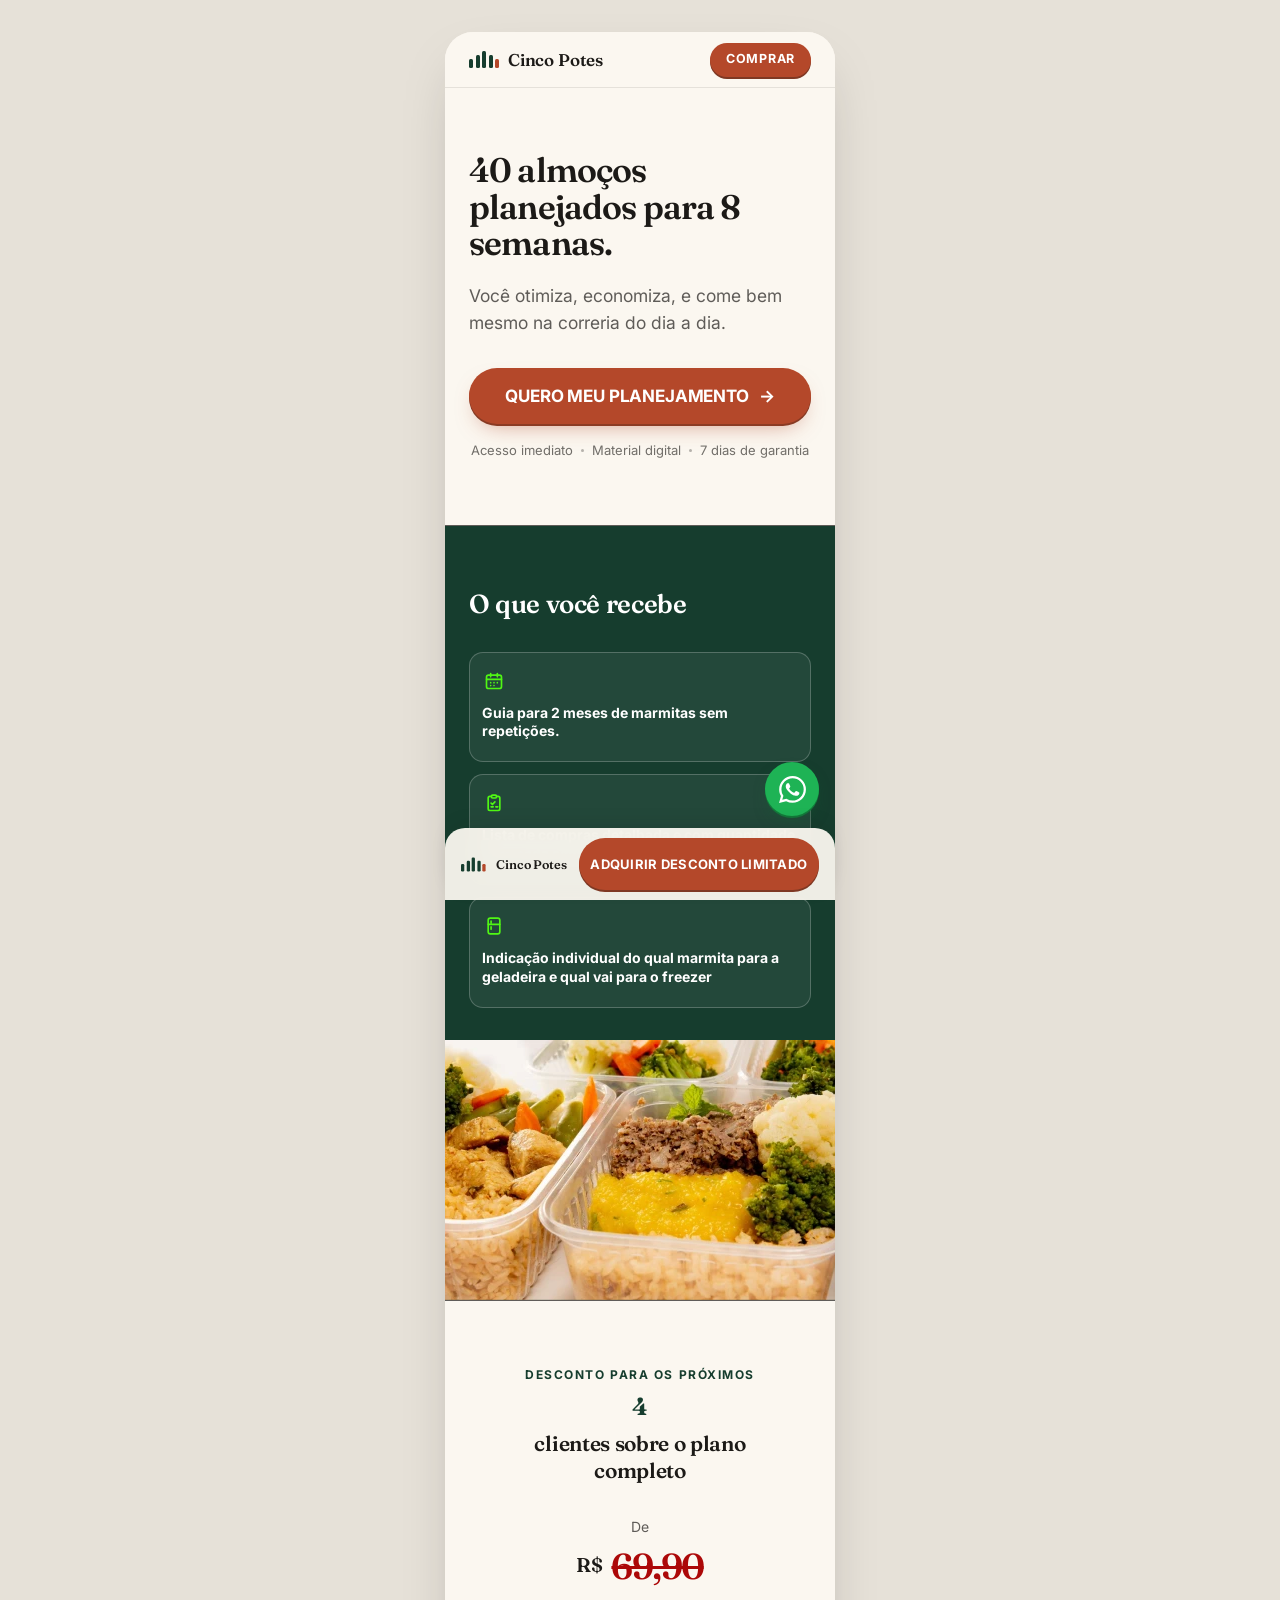
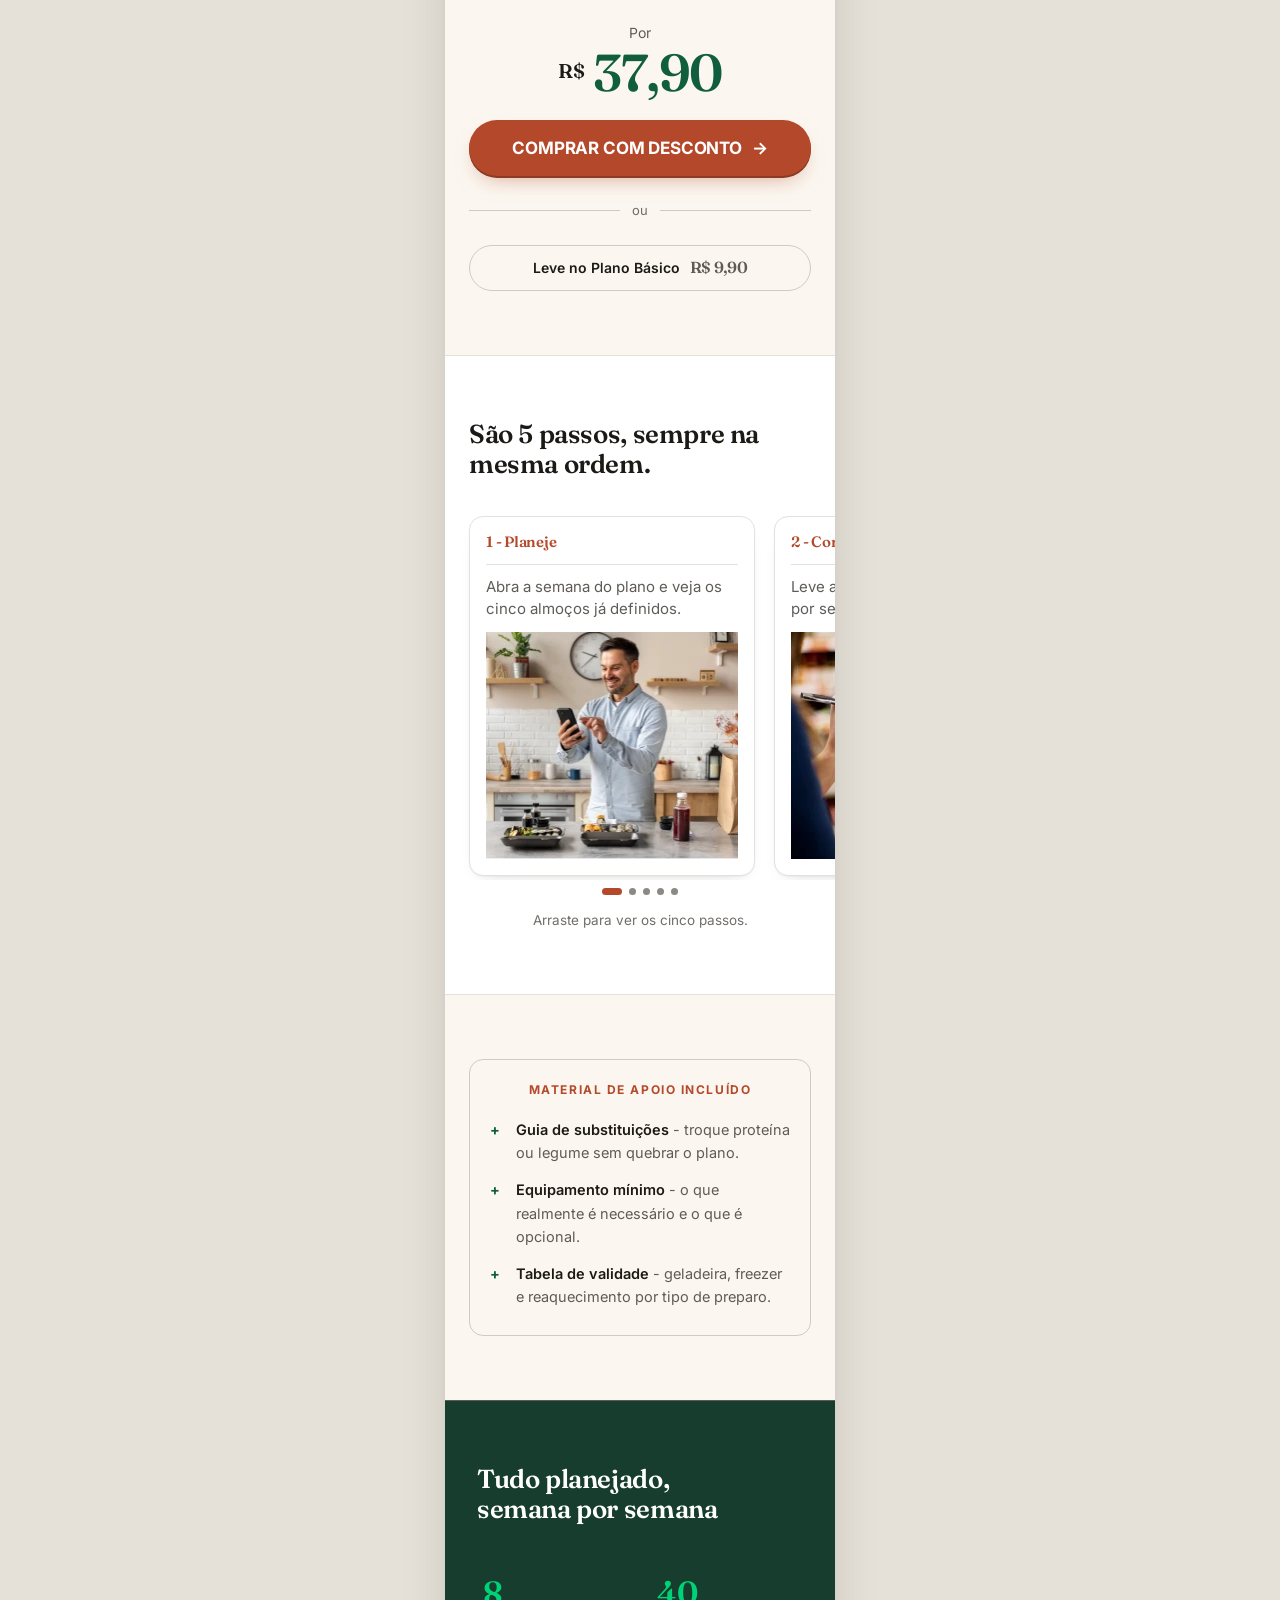
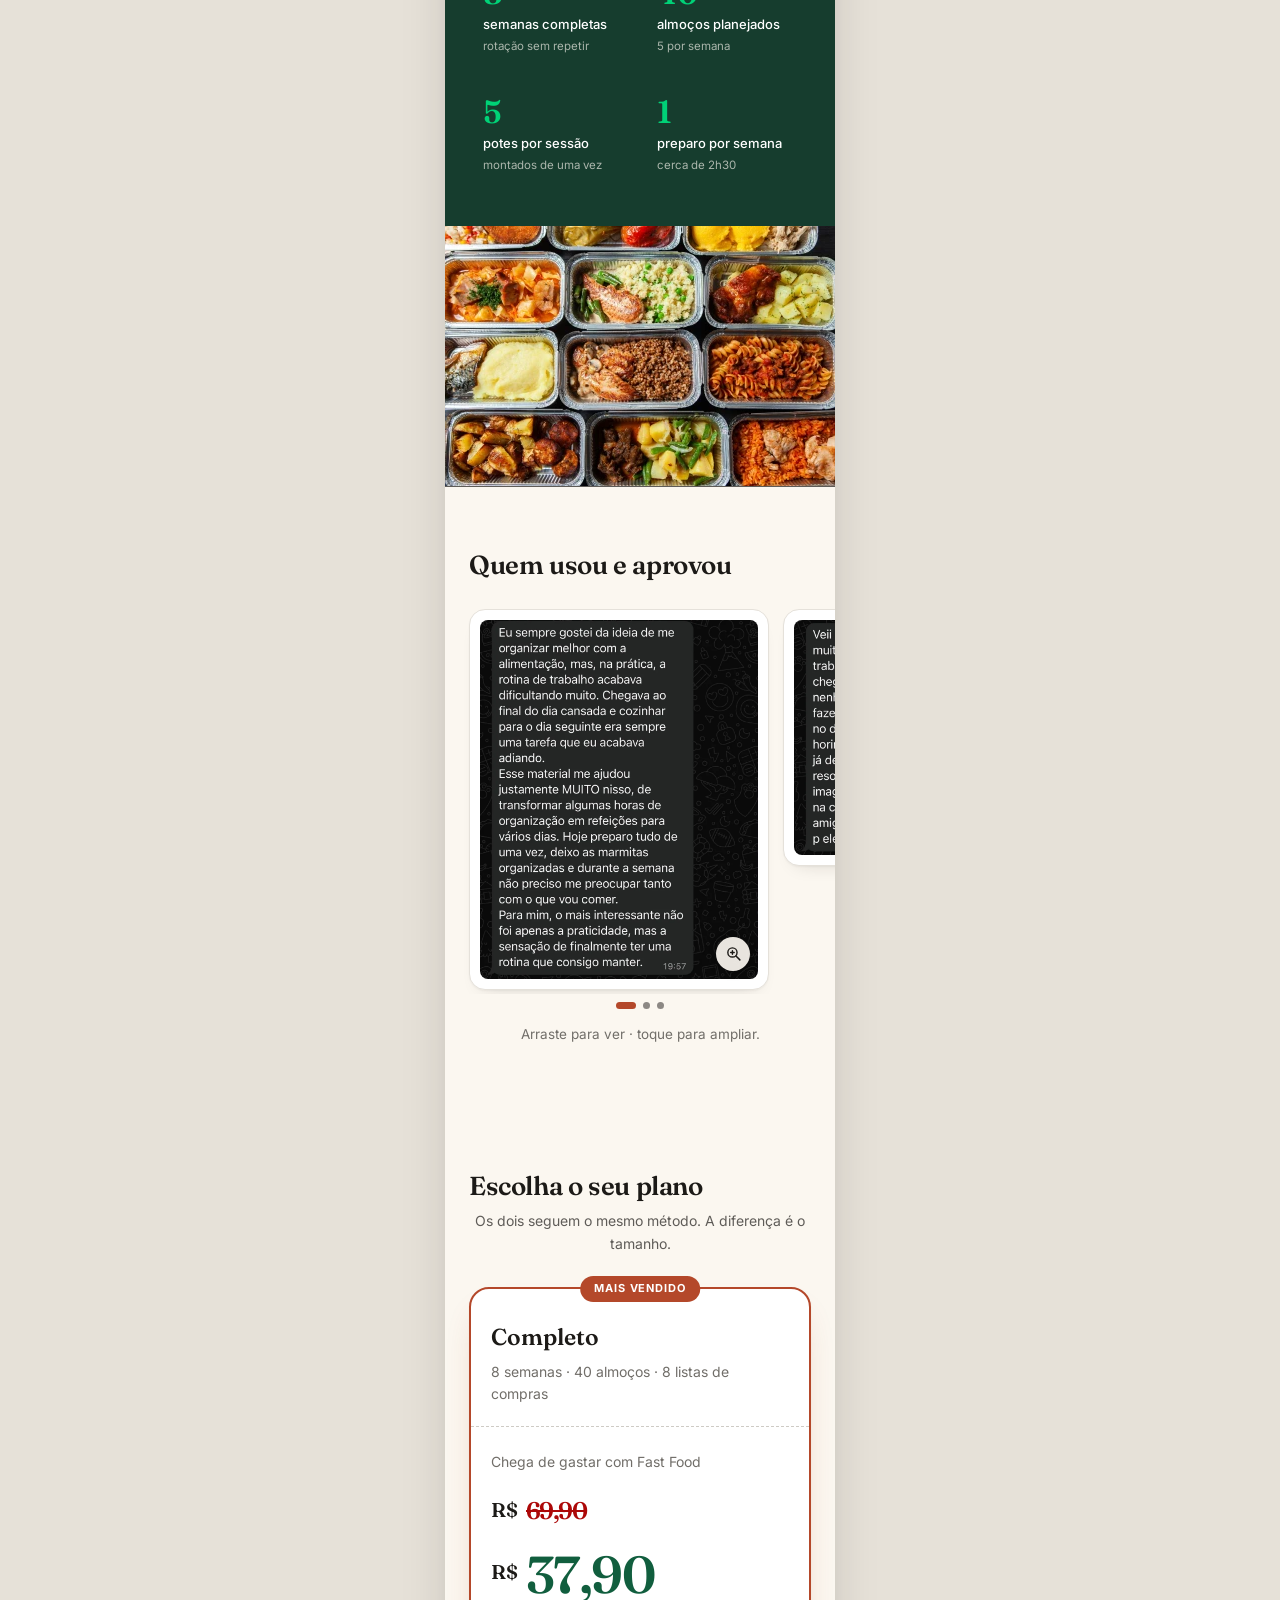
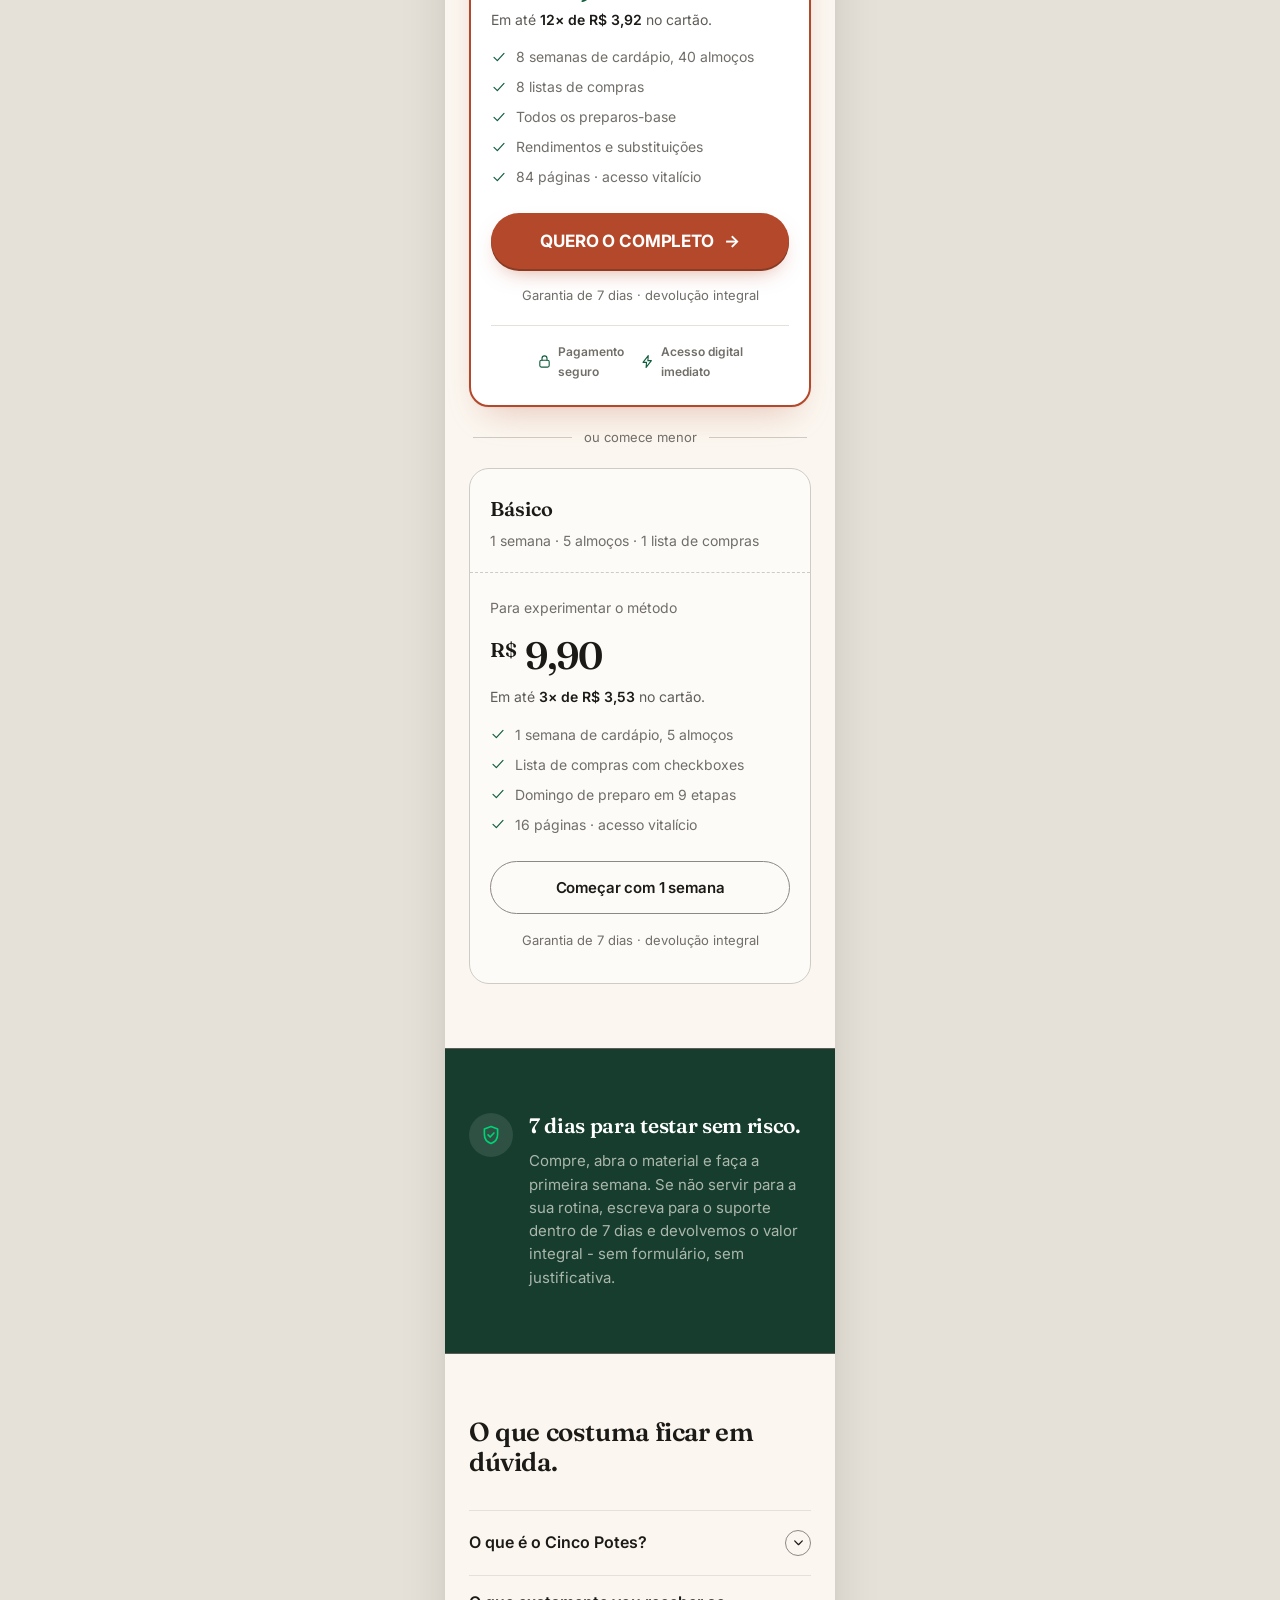
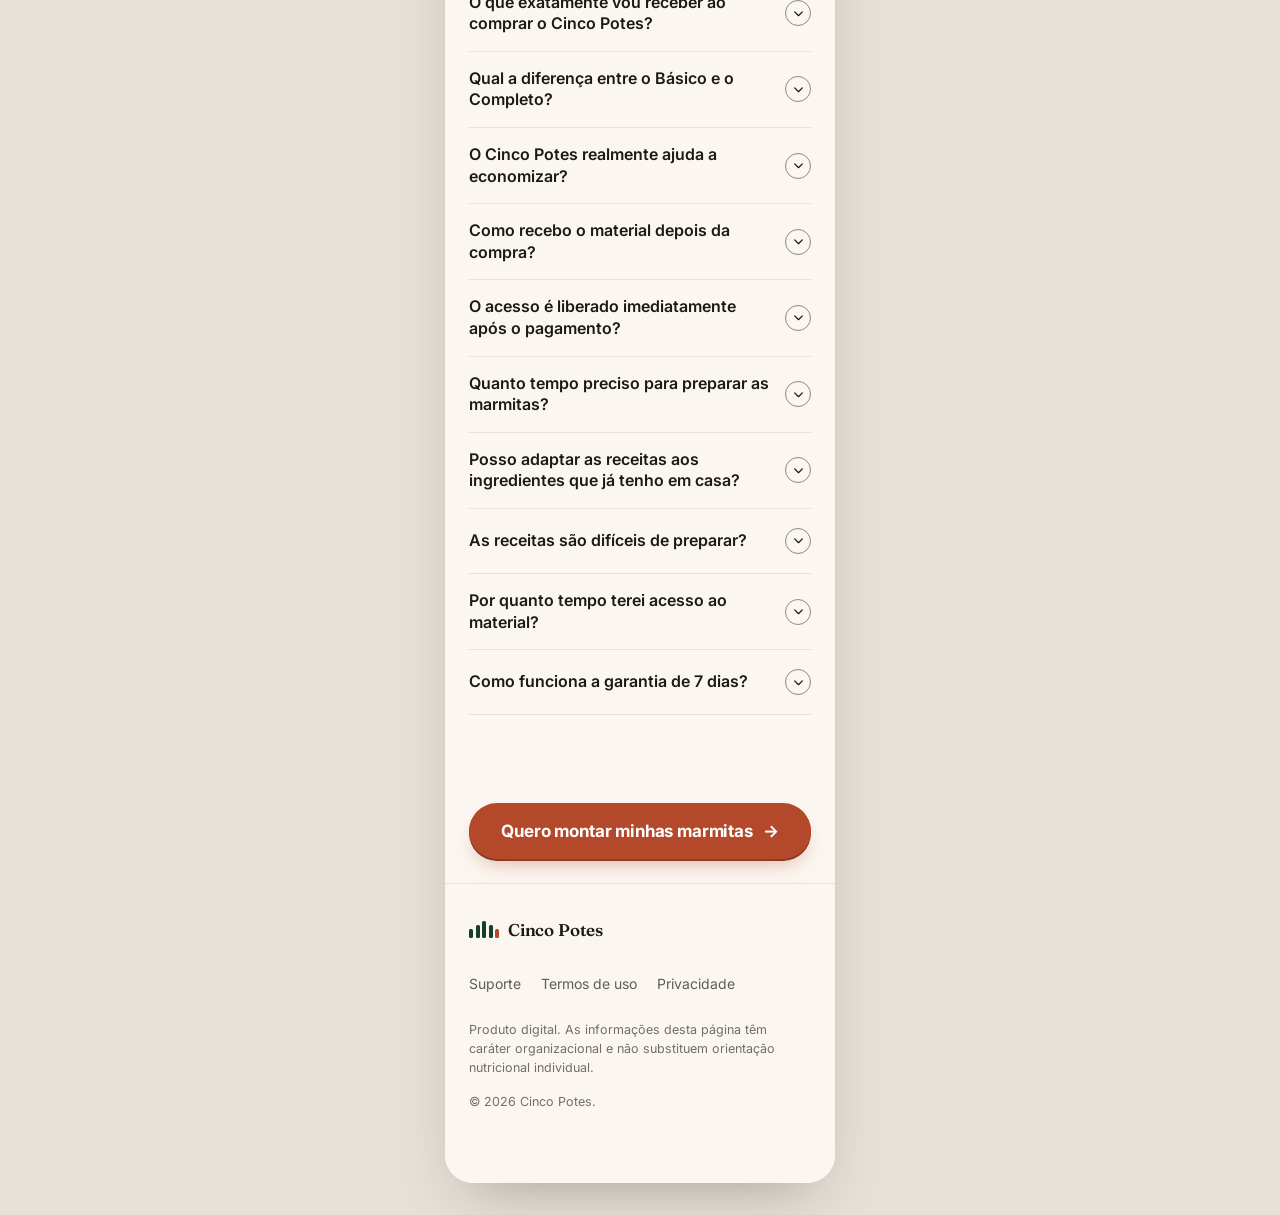
==== commit 577809ff: "v3" ====
--- a/index.html
+++ b/index.html
@@ -20,7 +20,7 @@
          Sem o ?v= abaixo, quem já visitou o site continua com os arquivos
          antigos e vê a página sem estilo. Suba o número a cada deploy que
          mexer em css/style.css ou js/main.js. -->
-    <link rel="stylesheet" href="css/style.css?v=6" />
+    <link rel="stylesheet" href="css/style.css?v=10" />
     <!-- Liga o reveal ao scroll antes do primeiro paint (evita piscada).
          Não entra se o usuário pede menos movimento, e um timeout de
          segurança libera o conteúdo caso main.js não carregue. -->
@@ -42,7 +42,7 @@
         }, 2500);
       })();
     </script>
-    <script src="js/main.js?v=6" defer></script>
+    <script src="js/main.js?v=10" defer></script>
 
     <!-- Meta Pixel Code -->
     <script>
@@ -154,6 +154,9 @@
       <symbol id="i-chevron" viewBox="0 0 24 24">
         <path d="M5 9l7 7 7-7" />
       </symbol>
+      <symbol id="i-check" viewBox="0 0 24 24">
+        <path d="M4.5 12.5l5 5 10-11" />
+      </symbol>
       <symbol id="i-zoom" viewBox="0 0 24 24">
         <circle cx="10.5" cy="10.5" r="6.5" />
         <path d="M15.5 15.5L21 21M8 10.5h5M10.5 8v5" />
@@ -176,12 +179,7 @@
           ></span>
           <span class="brand-name">Cinco Potes</span>
         </a>
-        <a
-          class="btn-head"
-          href="https://pay.hotmart.com/X107571787Q?checkoutMode=10"
-          data-checkout
-          >COMPRAR</a
-        >
+        <a class="btn-head" href="#oferta">COMPRAR</a>
       </header>
 
       <main>
@@ -193,11 +191,7 @@
           </p>
 
           <div class="hero-cta">
-            <a
-              class="btn btn-primary"
-              href="https://pay.hotmart.com/X107571787Q?checkoutMode=10"
-              data-checkout
-            >
+            <a class="btn btn-primary" href="#oferta">
               QUERO MEU PLANEJAMENTO
               <span class="arrow" aria-hidden="true">→</span>
             </a>
@@ -255,8 +249,16 @@
         <!-- ============ DESCONTO ============ -->
         <section class="desconto" id="desconto" aria-labelledby="desconto-t">
           <div class="sec-head">
-            <h2 class="t-h2" id="desconto-t">
-              Adquira já seu guia com desconto especial
+            <!-- Mesmo texto, quebrado em três níveis para o número virar o
+                 foco. O valor de #vagasRestantes é controlado pelo contador
+                 em js/main.js; o 23 do markup é o estado inicial e o que
+                 aparece se o JS não rodar. -->
+            <h2 class="t-h2 desconto-titulo" id="desconto-t">
+              <span class="desconto-cima">Desconto para os próximos</span>
+              <span class="desconto-vagas">
+                <span class="vagas-num" id="vagasRestantes">23</span>
+              </span>
+              <span class="desconto-baixo">clientes sobre o plano completo</span>
             </h2>
           </div>
 
@@ -276,13 +278,18 @@
             </p>
           </div>
 
-          <a
-            class="btn btn-primary"
-            href="https://pay.hotmart.com/X107571787Q?checkoutMode=10"
-            data-checkout
-          >
+          <a class="btn btn-primary" href="#oferta">
             COMPRAR COM DESCONTO
             <span class="arrow" aria-hidden="true">→</span>
+          </a>
+
+          <!-- alternativa discreta: mesma família visual, peso bem menor,
+               para não competir com o desconto do Completo acima -->
+          <p class="alt-ou"><span>ou</span></p>
+
+          <a class="alt-plano" href="#oferta">
+            <span class="alt-plano-label">Leve no Plano Básico</span>
+            <span class="alt-plano-price">R$ 9,90</span>
           </a>
         </section>
 
@@ -518,60 +525,172 @@
           </div>
         </section>
 
-        <!-- ============ OFERTA ============ -->
+        <!-- ============ OFERTA / PLANOS ============
+             Dois planos empilhados (a coluna é sempre 390px). O Completo vem
+             primeiro e carrega todo o peso visual: selo, borda terracota,
+             sombra e CTA sólido. O Básico é deliberadamente mais discreto -
+             borda simples, sem sombra, CTA vazado - para funcionar como porta
+             de entrada sem competir com o Completo.
+             ============================================================ -->
         <section class="oferta" id="oferta" aria-labelledby="oferta-t">
-          <div class="offer-card">
-            <div class="offer-head">
-              <h2 class="offer-title" id="oferta-t">Sistema completo</h2>
-              <p class="offer-sub">
-                Material digital · Acesso imediato · Seu para sempre · Itens
-                baratos e saudáveis
-              </p>
+          <div class="sec-head">
+            <h2 class="t-h2" id="oferta-t">Escolha o seu plano</h2>
+            <p class="planos-sub">
+              Os dois seguem o mesmo método. A diferença é o tamanho.
+            </p>
+          </div>
+
+          <div class="planos">
+            <!-- ---------- COMPLETO (destaque) ---------- -->
+            <div class="offer-card plano plano-hero">
+              <p class="plano-badge">Mais vendido</p>
+
+              <div class="offer-head">
+                <h3 class="offer-title">Completo</h3>
+                <p class="offer-sub">
+                  8 semanas · 40 almoços · 8 listas de compras
+                </p>
+              </div>
+
+              <div class="offer-body">
+                <p class="offer-kicker">Chega de gastar com Fast Food</p>
+
+                <p class="price-line">
+                  <span class="price-cur">R$</span>
+                  <s class="price-old price-old-sm">69,90</s>
+                </p>
+                <p class="price-line">
+                  <span class="price-cur">R$</span>
+                  <strong class="price-new">37,90</strong>
+                </p>
+
+                <p class="offer-terms">
+                  Em até <b>12× de R$ 3,92</b> no cartão.
+                </p>
+
+                <ul class="plano-feats">
+                  <li>
+                    <svg class="feat-icon" aria-hidden="true">
+                      <use href="#i-check" />
+                    </svg>
+                    <span>8 semanas de cardápio, 40 almoços</span>
+                  </li>
+                  <li>
+                    <svg class="feat-icon" aria-hidden="true">
+                      <use href="#i-check" />
+                    </svg>
+                    <span>8 listas de compras</span>
+                  </li>
+                  <li>
+                    <svg class="feat-icon" aria-hidden="true">
+                      <use href="#i-check" />
+                    </svg>
+                    <span>Todos os preparos-base</span>
+                  </li>
+                  <li>
+                    <svg class="feat-icon" aria-hidden="true">
+                      <use href="#i-check" />
+                    </svg>
+                    <span>Rendimentos e substituições</span>
+                  </li>
+                  <li>
+                    <svg class="feat-icon" aria-hidden="true">
+                      <use href="#i-check" />
+                    </svg>
+                    <span>84 páginas · acesso vitalício</span>
+                  </li>
+                </ul>
+
+                <div class="offer-cta">
+                  <a
+                    class="btn btn-primary"
+                    href="https://pay.hotmart.com/X107571787Q?checkoutMode=10"
+                    data-checkout
+                  >
+                    QUERO O COMPLETO
+                    <span class="arrow" aria-hidden="true">→</span>
+                  </a>
+                  <p class="cta-note">Garantia de 7 dias · devolução integral</p>
+                </div>
+
+                <ul class="offer-trust">
+                  <li>
+                    <svg class="trust-icon" aria-hidden="true">
+                      <use href="#i-lock" />
+                    </svg>
+                    <span>Pagamento<br />seguro</span>
+                  </li>
+                  <li>
+                    <svg class="trust-icon" aria-hidden="true">
+                      <use href="#i-bolt" />
+                    </svg>
+                    <span>Acesso digital<br />imediato</span>
+                  </li>
+                </ul>
+              </div>
             </div>
 
-            <div class="offer-body">
-              <p class="offer-kicker">Chega de gastar com Fast Food</p>
-
-              <p class="price-line">
-                <span class="price-cur">R$</span>
-                <s class="price-old price-old-sm">69,90</s>
-              </p>
-              <p class="price-line">
-                <span class="price-cur">R$</span>
-                <strong class="price-new">37,90</strong>
-              </p>
-
-              <p class="offer-terms">
-                Pagamento único <b>no Pix</b><br />ou em até
-                <b>12× de R$ 3,92</b> no cartão.
-              </p>
-
-              <div class="offer-cta">
-                <a
-                  class="btn btn-primary"
-                  href="https://pay.hotmart.com/X107571787Q?checkoutMode=10"
-                  data-checkout
-                >
-                  ADQUIRIR MEU GUIA AGORA
-                  <span class="arrow" aria-hidden="true">→</span>
-                </a>
-                <p class="cta-note">Garantia de 7 dias · devolução integral</p>
+            <p class="planos-ou"><span>ou comece menor</span></p>
+
+            <!-- ---------- BÁSICO (entrada) ---------- -->
+            <div class="offer-card plano plano-entrada">
+              <div class="offer-head">
+                <h3 class="offer-title">Básico</h3>
+                <p class="offer-sub">
+                  1 semana · 5 almoços · 1 lista de compras
+                </p>
               </div>
 
-              <ul class="offer-trust">
-                <li>
-                  <svg class="trust-icon" aria-hidden="true">
-                    <use href="#i-lock" />
-                  </svg>
-                  <span>Pagamento<br />seguro</span>
-                </li>
-                <li>
-                  <svg class="trust-icon" aria-hidden="true">
-                    <use href="#i-bolt" />
-                  </svg>
-                  <span>Acesso digital<br />imediato</span>
-                </li>
-              </ul>
+              <div class="offer-body">
+                <p class="offer-kicker">Para experimentar o método</p>
+
+                <p class="price-line">
+                  <span class="price-cur">R$</span>
+                  <strong class="price-new price-new-sm">9,90</strong>
+                </p>
+
+                <p class="offer-terms">
+                  Em até <b>3× de R$ 3,53</b> no cartão.
+                </p>
+
+                <ul class="plano-feats">
+                  <li>
+                    <svg class="feat-icon" aria-hidden="true">
+                      <use href="#i-check" />
+                    </svg>
+                    <span>1 semana de cardápio, 5 almoços</span>
+                  </li>
+                  <li>
+                    <svg class="feat-icon" aria-hidden="true">
+                      <use href="#i-check" />
+                    </svg>
+                    <span>Lista de compras com checkboxes</span>
+                  </li>
+                  <li>
+                    <svg class="feat-icon" aria-hidden="true">
+                      <use href="#i-check" />
+                    </svg>
+                    <span>Domingo de preparo em 9 etapas</span>
+                  </li>
+                  <li>
+                    <svg class="feat-icon" aria-hidden="true">
+                      <use href="#i-check" />
+                    </svg>
+                    <span>16 páginas · acesso vitalício</span>
+                  </li>
+                </ul>
+
+                <div class="offer-cta">
+                  <a
+                    class="btn btn-ghost"
+                    href="https://pay.hotmart.com/W107647877R?checkoutMode=10"
+                    data-checkout
+                  >
+                    Começar com 1 semana
+                  </a>
+                  <p class="cta-note">Garantia de 7 dias · devolução integral</p>
+                </div>
+              </div>
             </div>
           </div>
         </section>
@@ -628,6 +747,24 @@
 
             <details>
               <summary>
+                Qual a diferença entre o Básico e o Completo?
+                <span class="caret" aria-hidden="true">
+                  <svg><use href="#i-chevron" /></svg>
+                </span>
+              </summary>
+              <p class="faq-answer">
+                O método é o mesmo nos dois: você cozinha em um domingo e monta
+                cinco potes. O que muda é o tamanho. O Básico traz uma semana - 5
+                almoços, uma lista de compras e o passo a passo do domingo, em 16
+                páginas. O Completo traz oito semanas - 40 almoços, 8 listas, os
+                12 preparos-base e os anexos de rendimento, substituição e
+                congelamento, em 84 páginas. Em custo por almoço, o Completo sai
+                por cerca de metade do valor do Básico.
+              </p>
+            </details>
+
+            <details>
+              <summary>
                 O Cinco Potes realmente ajuda a economizar?
                 <span class="caret" aria-hidden="true">
                   <svg><use href="#i-chevron" /></svg>
@@ -735,11 +872,7 @@
 
         <!-- ============ FECHAMENTO ============ -->
         <section class="fechamento">
-          <a
-            class="btn btn-primary"
-            href="https://pay.hotmart.com/X107571787Q?checkoutMode=10"
-            data-checkout
-          >
+          <a class="btn btn-primary" href="#oferta">
             Quero montar minhas marmitas
             <span class="arrow" aria-hidden="true">→</span>
           </a>
@@ -774,15 +907,8 @@
           ></span>
           <span class="brand-name">Cinco Potes</span>
         </a>
-        <a
-          class="btn btn-primary sticky-buy"
-          href="https://pay.hotmart.com/X107571787Q?checkoutMode=10"
-          data-checkout
-        >
-          <span class="sticky-buy-label">ADQUIRIR DESCONTO</span>
-          <span class="sticky-buy-price">
-            <s>R$ 69,90</s> <b>R$ 37,90</b>
-          </span>
+        <a class="btn btn-primary sticky-buy" href="#oferta">
+          <span class="sticky-buy-label">ADQUIRIR DESCONTO LIMITADO</span>
         </a>
       </div>
 
--- a/css/style.css
+++ b/css/style.css
@@ -124,12 +124,16 @@
 }
 
 @media (min-width: 760px) {
-  /* Só o pé é arredondado: o header é fixo e sai do cartão ao rolar, e
-     cantos arredondados flutuando no topo da janela ficam soltos. */
+  /* O header rola junto com o cartão, então os quatro cantos são
+     arredondados. (Enquanto ele era fixo, o topo ficava reto: o header
+     saía do cartão ao rolar e deixava os cantos soltos no alto da janela.) */
   .shell {
     margin-block: 32px;
-    border-radius: 0 0 28px 28px;
+    border-radius: 28px;
     box-shadow: 0 24px 60px -24px rgba(28, 26, 23, 0.35);
+  }
+  .shell > .site-header {
+    border-radius: 28px 28px 0 0;
   }
   .shell > .site-footer {
     border-radius: 0 0 28px 28px;
@@ -228,17 +232,16 @@
    HEADER
    ========================================================================== */
 .site-header {
-  position: sticky;
-  top: 0;
+  position: relative;
   z-index: 20;
   height: 56px;
   display: flex;
   align-items: center;
   justify-content: space-between;
   padding: 0 var(--gutter);
-  background: rgba(251, 247, 240, 0.94);
-  backdrop-filter: blur(5px);
-  -webkit-backdrop-filter: blur(5px);
+  /* sólido: sem ser fixo, nada passa por baixo - o translúcido com blur
+     que existia aqui só custava pintura */
+  background: var(--cream);
   border-bottom: 1px solid var(--line);
 }
 
@@ -481,6 +484,157 @@
   color: var(--green-deep);
 }
 
+/* ---------- título do desconto ----------
+   A frase é a mesma, dividida em três níveis para o número dominar: linha de
+   entrada pequena em caixa alta, número grande em terracota, fecho em corpo
+   médio. O text-transform deixa o HTML com o texto escrito por extenso. */
+.desconto-titulo {
+  display: flex;
+  flex-direction: column;
+  align-items: center;
+  gap: 8px;
+  text-align: center;
+}
+
+.desconto-cima {
+  font-family: var(--sans);
+  font-size: 12px;
+  font-weight: 700;
+  line-height: 19.2px;
+  letter-spacing: 0.13em;
+  text-transform: uppercase;
+  color: var(--forest);
+}
+
+/* caixa do número: reserva altura fixa para a troca não empurrar o texto */
+.desconto-vagas {
+  display: flex;
+  align-items: center;
+  justify-content: center;
+  height: 30px;
+  overflow: hidden;
+}
+
+/* tamanho próximo ao das linhas ao redor - o número marca presença pelo
+   peso e pela cor, não por ser gigante */
+.vagas-num {
+  display: block;
+  font-family: var(--serif);
+  font-weight: 700;
+  font-size: 24px;
+  line-height: 30px;
+  letter-spacing: -0.02em;
+  /* verde-mata em vez de terracota: o vermelho do preço riscado e o do botão
+     já ocupam a seção, e três vermelhos juntos brigavam entre si. O número
+     continua sendo o foco pelo tamanho, não pela cor. */
+  color: var(--forest);
+  font-variant-numeric: tabular-nums;
+  will-change: transform, opacity;
+}
+
+/* a baixa: o número antigo sobe e some, o novo entra por baixo. O troca de
+   conteúdo acontece no meio da animação, em js/main.js */
+.vagas-num.baixou {
+  animation: vaga-baixa 0.52s cubic-bezier(0.4, 0, 0.2, 1);
+}
+
+@keyframes vaga-baixa {
+  0% {
+    transform: translateY(0);
+    opacity: 1;
+  }
+  44% {
+    transform: translateY(-46%);
+    opacity: 0;
+  }
+  45% {
+    transform: translateY(46%);
+    opacity: 0;
+  }
+  100% {
+    transform: translateY(0);
+    opacity: 1;
+  }
+}
+
+.desconto-baixo {
+  font-family: var(--serif);
+  font-weight: 600;
+  font-size: 21px;
+  line-height: 27px;
+  letter-spacing: -0.015em;
+  color: var(--ink);
+  max-width: 17ch;
+}
+
+@media (prefers-reduced-motion: reduce) {
+  .vagas-num.baixou {
+    animation: none;
+  }
+}
+
+/* alternativa discreta sob o CTA de desconto: mesma família visual dos
+   planos, mas sem preenchimento, sem sombra e com tipo menor - existe para
+   dar saída ao Básico sem disputar com o desconto do Completo acima */
+.alt-ou {
+  display: flex;
+  align-items: center;
+  gap: 12px;
+  font-size: 13px;
+  line-height: 20.8px;
+  color: var(--muted-2);
+}
+
+.alt-ou::before,
+.alt-ou::after {
+  content: '';
+  flex: 1 1 auto;
+  height: 1px;
+  background: var(--line-2);
+}
+
+.alt-plano {
+  display: flex;
+  align-items: center;
+  justify-content: center;
+  flex-wrap: wrap;
+  gap: 4px 10px;
+  min-height: 46px;
+  padding: 11px 18px;
+  border: 1px solid var(--line-2);
+  border-radius: 999px;
+  background: transparent;
+  text-decoration: none;
+  transition: border-color 0.16s ease, background-color 0.16s ease;
+}
+
+.alt-plano-label {
+  font-size: 14px;
+  font-weight: 600;
+  line-height: 21px;
+  color: var(--ink);
+}
+
+.alt-plano-price {
+  font-family: var(--serif);
+  font-weight: 600;
+  font-size: 16px;
+  line-height: 21px;
+  letter-spacing: -0.02em;
+  color: var(--muted);
+}
+
+@media (hover: hover) {
+  .alt-plano:hover {
+    border-color: var(--line-3);
+    background: rgba(28, 26, 23, 0.03);
+  }
+}
+
+.alt-plano:active {
+  transform: translateY(1px);
+}
+
 /* ==========================================================================
    COMO FUNCIONA (carrossel horizontal)
    ========================================================================== */
@@ -891,6 +1045,9 @@
   flex-direction: column;
   gap: 32px;
   padding: 64px var(--gutter);
+  /* respiro ao ancorar aqui pelos CTAs, para o título não encostar no topo
+     da janela (o header não é mais fixo, então basta uma folga pequena) */
+  scroll-margin-top: 16px;
 }
 
 .offer-card {
@@ -985,6 +1142,143 @@
   width: 15px;
   height: 15px;
   color: var(--green-deep);
+}
+
+/* ---------- planos ----------
+   A coluna é sempre 390px, então os dois cartões empilham. A hierarquia é
+   feita por peso visual, não por posição: o Completo leva selo, borda
+   terracota, sombra e CTA sólido; o Básico fica liso e com CTA vazado. */
+.planos-sub {
+  font-size: 14px;
+  line-height: 22.4px;
+  color: var(--muted);
+  text-align: center;
+  padding-top: 8px;
+}
+
+.planos {
+  display: flex;
+  flex-direction: column;
+  gap: 18px;
+}
+
+.plano {
+  position: relative;
+}
+
+/* --- o destaque --- */
+.plano-hero {
+  border: 2px solid var(--terra);
+  box-shadow: 0 18px 36px -16px rgba(180, 72, 42, 0.32),
+    0 1px 2px 0 rgba(28, 26, 23, 0.05);
+}
+
+.plano-badge {
+  position: absolute;
+  top: 0;
+  left: 50%;
+  transform: translate(-50%, -50%);
+  padding: 5px 14px;
+  border-radius: 999px;
+  background: var(--terra);
+  color: var(--white);
+  font-size: 11px;
+  font-weight: 700;
+  line-height: 1.45;
+  letter-spacing: 0.08em;
+  text-transform: uppercase;
+  white-space: nowrap;
+}
+
+/* o selo fica sobre a borda: abre espaço no topo para não colidir */
+.plano-hero .offer-head {
+  padding-top: 30px;
+}
+
+/* --- a entrada --- */
+.plano-entrada {
+  border: 1px solid var(--line-2);
+  box-shadow: none;
+  background: #fdfbf8;
+}
+
+.plano-entrada .offer-title {
+  font-size: 20px;
+  line-height: 32px;
+}
+
+/* preço menor e em tinta neutra: o verde marca preço promocional, e o Básico
+   não tem desconto - além de não disputar atenção com o Completo */
+.price-new-sm {
+  font-size: 38px;
+  line-height: 38px;
+  color: var(--ink);
+}
+
+/* separador entre os dois cartões */
+.planos-ou {
+  display: flex;
+  align-items: center;
+  gap: 12px;
+  padding: 2px 4px;
+  font-size: 13px;
+  line-height: 20.8px;
+  color: var(--muted-2);
+}
+
+.planos-ou::before,
+.planos-ou::after {
+  content: '';
+  flex: 1 1 auto;
+  height: 1px;
+  background: var(--line-2);
+}
+
+.plano-feats {
+  display: flex;
+  flex-direction: column;
+  gap: 9px;
+  padding: 4px 0 2px;
+  list-style: none;
+}
+
+.plano-feats li {
+  display: flex;
+  align-items: flex-start;
+  gap: 9px;
+  font-size: 14px;
+  line-height: 21px;
+  color: var(--muted-2);
+}
+
+.feat-icon {
+  flex: 0 0 16px;
+  width: 16px;
+  height: 16px;
+  margin-top: 2.5px;
+  color: var(--green-deep);
+}
+
+/* CTA vazado do plano de entrada */
+.btn-ghost {
+  min-height: 50px;
+  padding: 12px 20px;
+  border: 1.5px solid var(--line-3);
+  background: transparent;
+  color: var(--ink);
+  font-size: 15px;
+  font-weight: 600;
+}
+
+@media (hover: hover) {
+  .btn-ghost:hover {
+    border-color: var(--ink);
+    background: rgba(28, 26, 23, 0.04);
+  }
+}
+
+.btn-ghost:active {
+  transform: translateY(1px);
 }
 
 /* ==========================================================================
@@ -1059,8 +1353,8 @@
   align-items: center;
   justify-content: space-between;
   gap: 16px;
-  min-height: 60px;
-  padding: 8px 0;
+  min-height: 64px;
+  padding: 16px 0;
   cursor: pointer;
   list-style: none;
   font-size: 16px;
@@ -1096,9 +1390,9 @@
 }
 
 .faq-answer {
-  padding: 0 42px 20px 0;
+  padding: 0 42px 26px 0;
   font-size: 15px;
-  line-height: 23.25px;
+  line-height: 25.5px;
   color: var(--muted);
 }
 
@@ -1197,11 +1491,9 @@
   white-space: nowrap;
 }
 
-/* CTA: rótulo em cima, preço ancorado embaixo, sempre em uma linha */
+/* CTA: rótulo único, centralizado */
 .sticky-cta .btn {
   flex: 1;
-  flex-direction: column;
-  gap: 2px;
   min-width: 0;
   min-height: 52px;
   padding: 8px 10px;
@@ -1215,40 +1507,28 @@
 }
 
 .sticky-buy-label {
+  /* min-width:0 é necessário aqui porque o .btn base é display:flex: sem
+     isso o span, sendo item flex, recusa encolher abaixo do texto em uma
+     linha só e vaza para fora do botão em vez de quebrar */
+  min-width: 0;
   font-size: 13px;
   font-weight: 700;
   letter-spacing: 0.02em;
-  line-height: 1.1;
-  white-space: nowrap;
-}
-
-.sticky-buy-price {
-  display: flex;
-  align-items: baseline;
-  gap: 6px;
-  font-size: 12.5px;
-  line-height: 1.1;
-  white-space: nowrap;
-}
-
-.sticky-buy-price s {
-  font-weight: 500;
-  color: var(--terra-soft);
-  text-decoration-thickness: 1.5px;
-}
-
-.sticky-buy-price b {
-  font-weight: 700;
-}
-
-/* telas bem estreitas: esconde o nome da marca, mantém só o ícone,
-   liberando espaço para o rótulo do botão caber em uma linha */
-@media (max-width: 360px) {
+  line-height: 1.25;
+  text-align: center;
+}
+
+/* Abaixo de 390px (a própria largura de design da coluna) o botão tem menos
+   espaço do que o cálculo original previa - esconde o nome da marca, mantém
+   só o ícone, e encolhe a fonte do rótulo para caber numa linha só. 390px
+   cobre também telas como 375px (iPhone SE/mini), comuns o bastante para
+   não ficarem de fora da rede de segurança. */
+@media (max-width: 390px) {
   .sticky-cta .brand-name {
     display: none;
   }
   .sticky-buy-label {
-    font-size: 12.5px;
+    font-size: 12px;
   }
 }
 
@@ -1278,6 +1558,7 @@
     .band-photo,
     .price-block,
     .desconto > .btn,
+    .desconto > .alt-plano,
     .passo,
     .apoio-card,
     .numero,
@@ -1312,6 +1593,7 @@
       .band-photo,
       .price-block,
       .desconto > .btn,
+    .desconto > .alt-plano,
       .passo,
       .apoio-card,
       .numero,
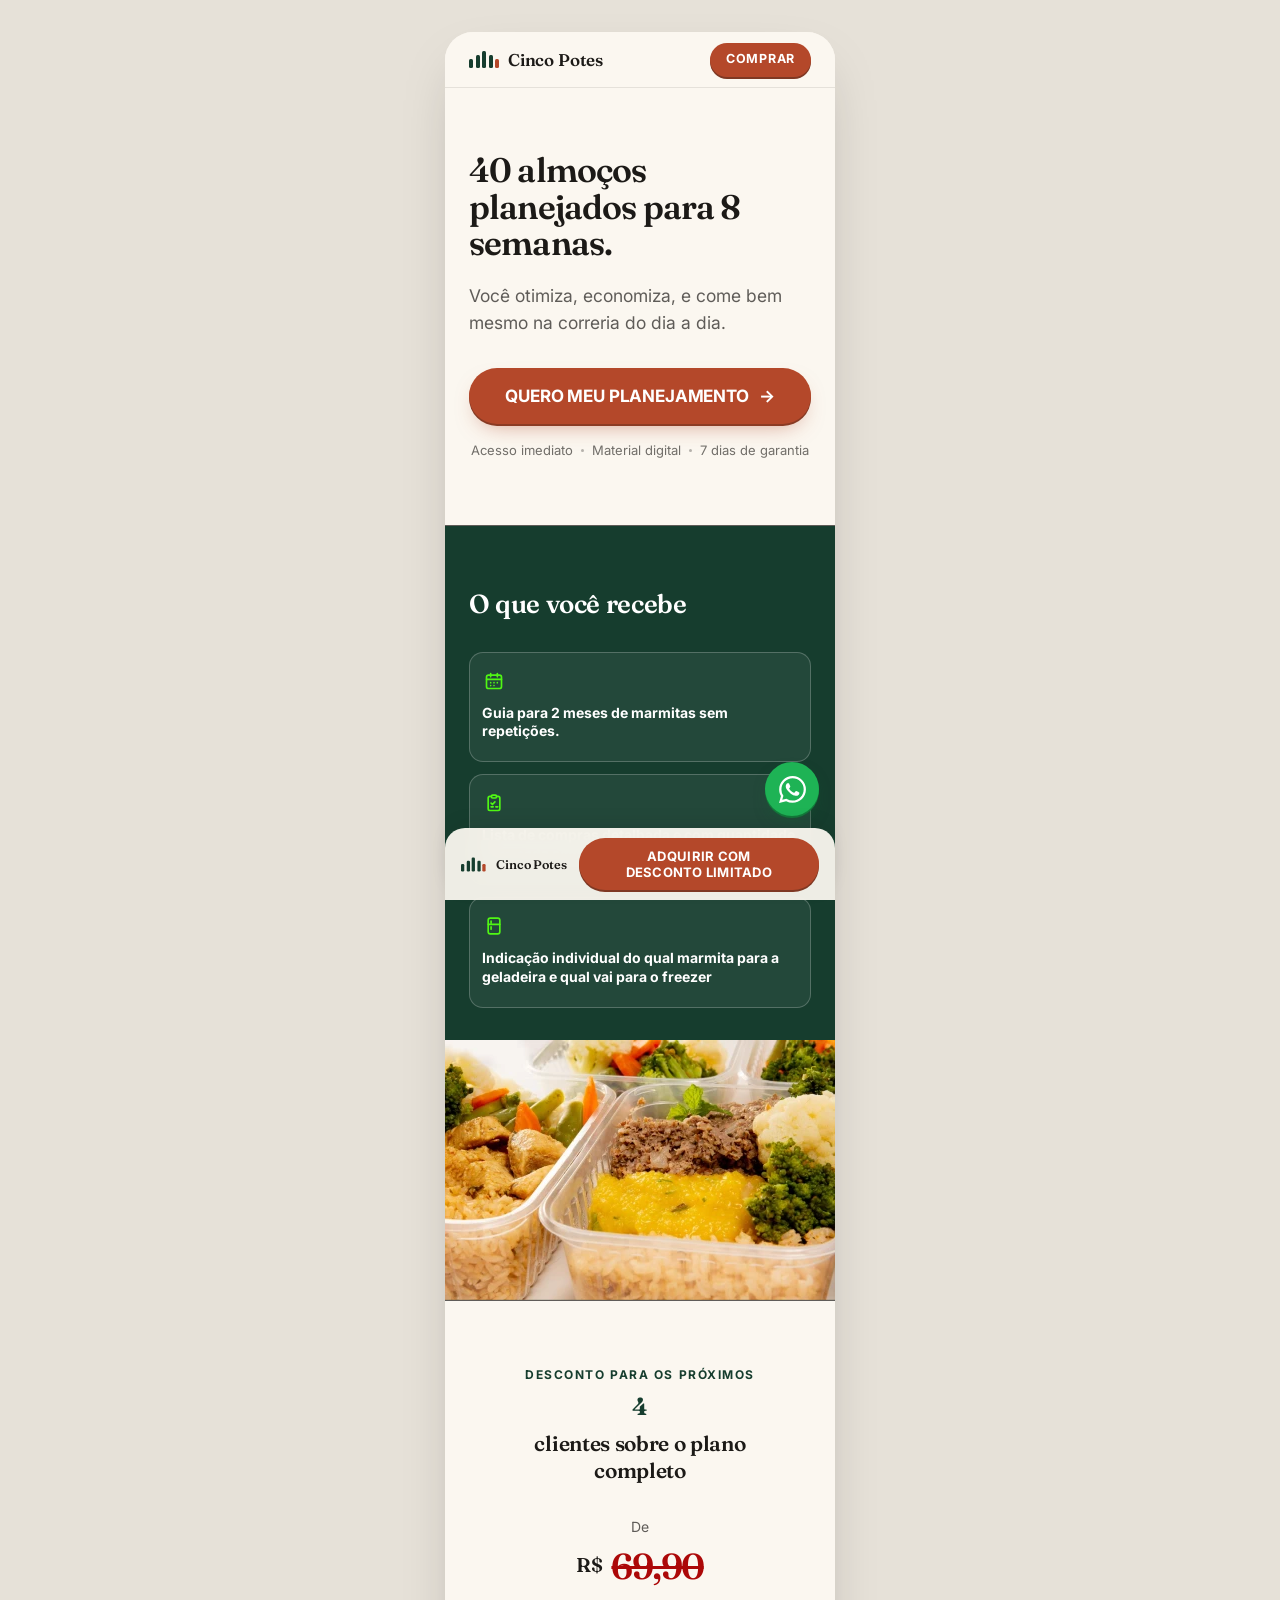
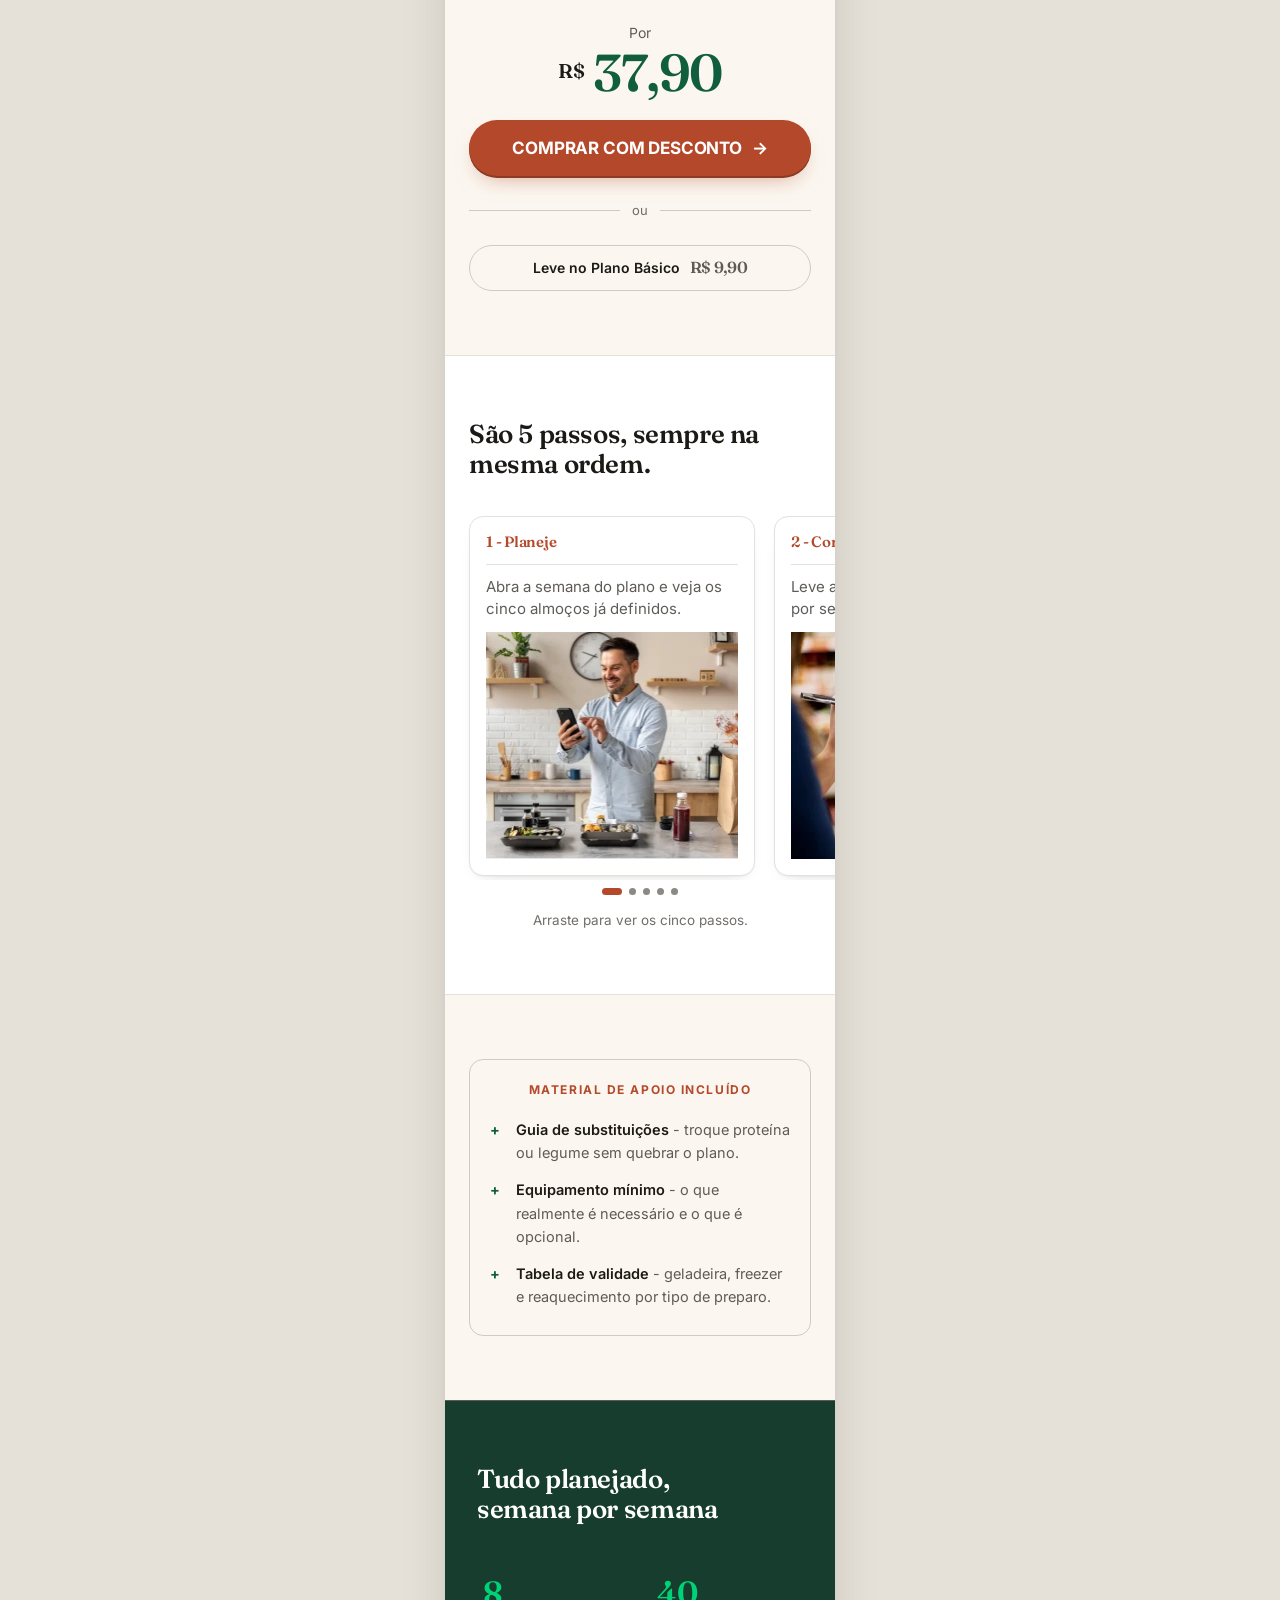
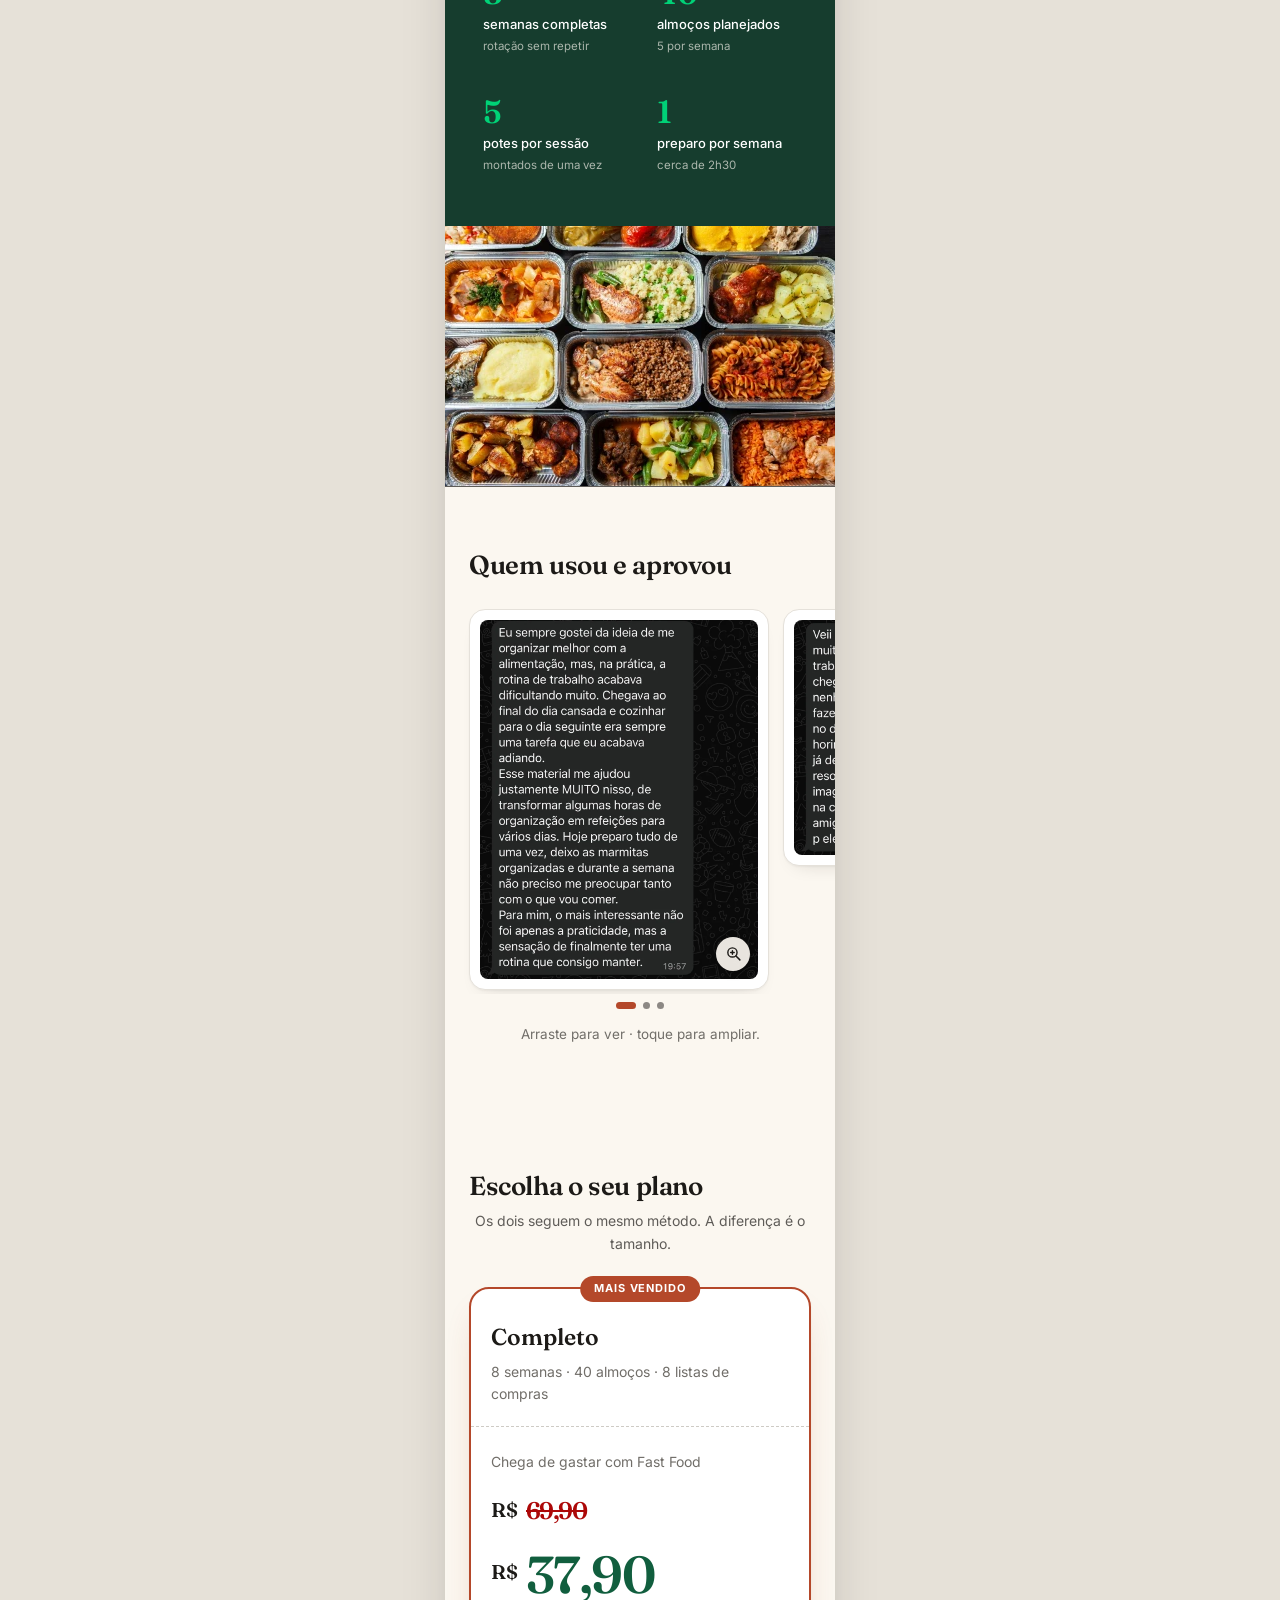
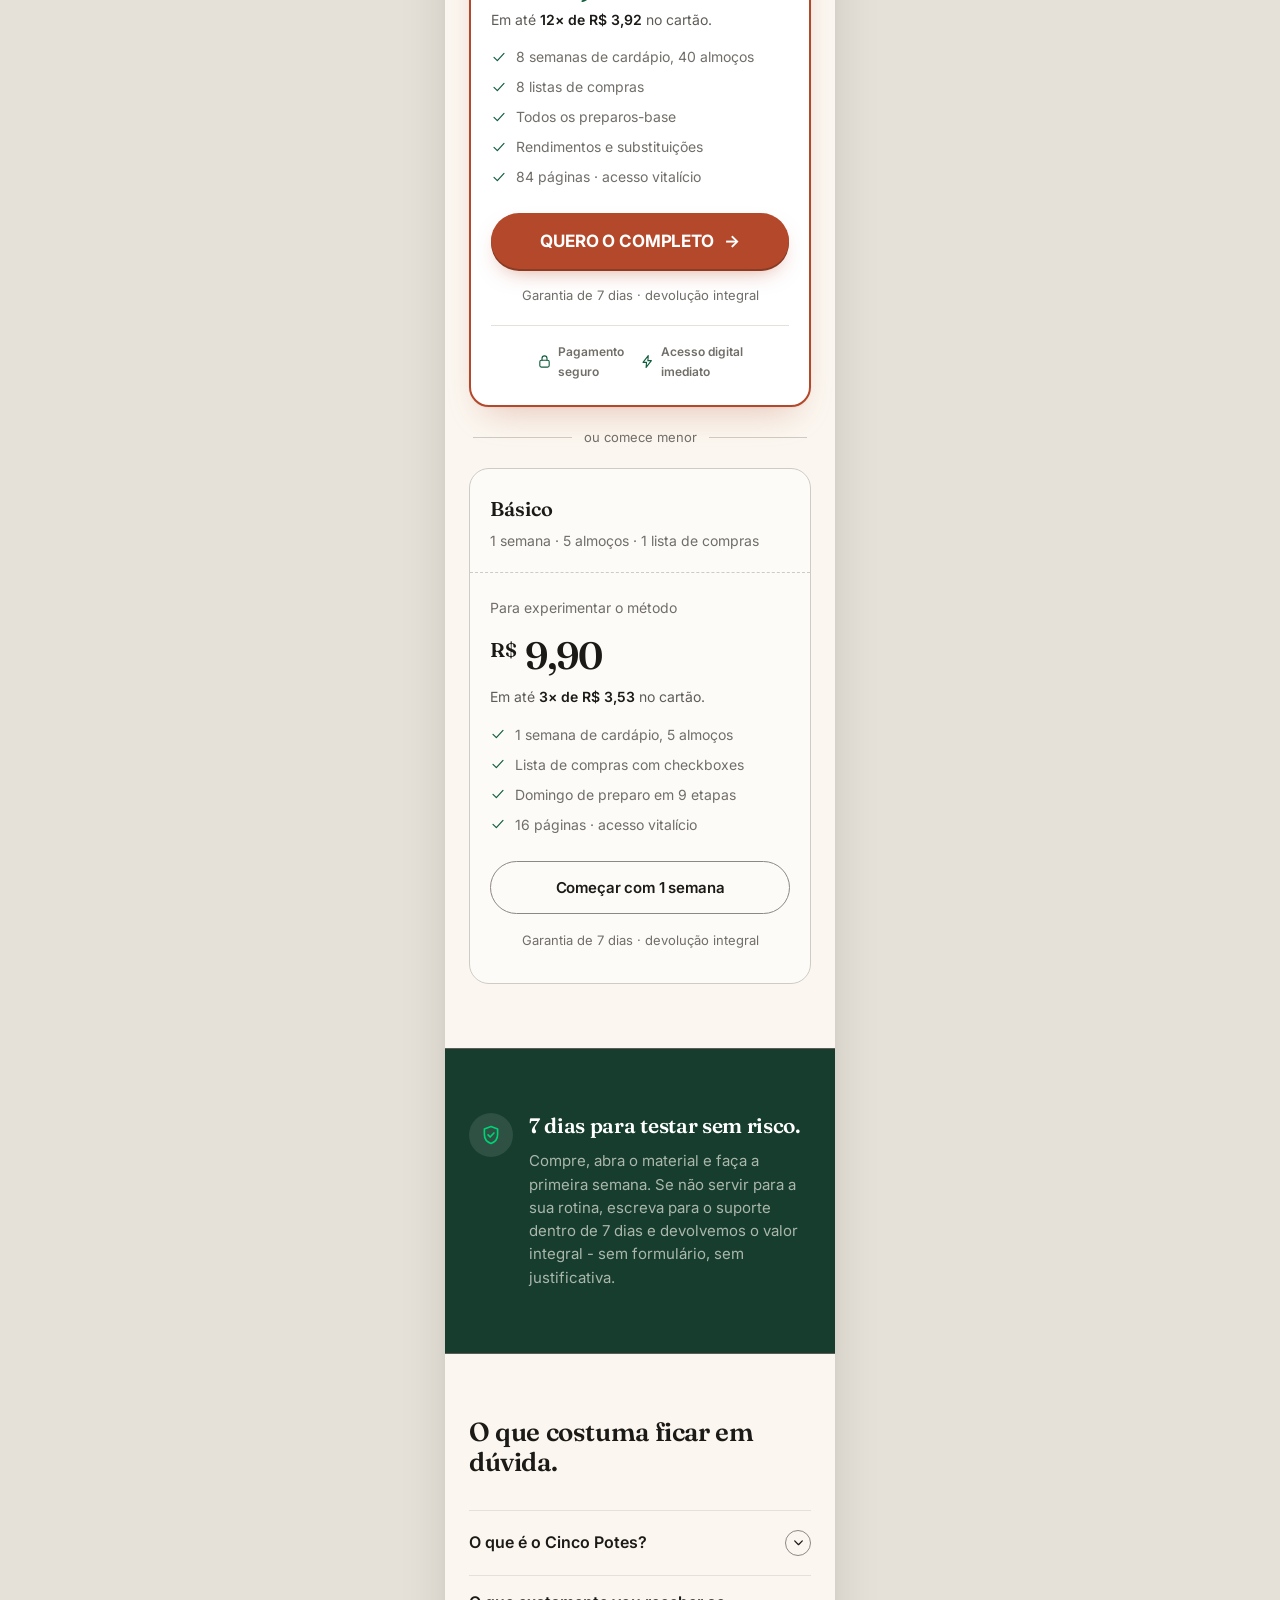
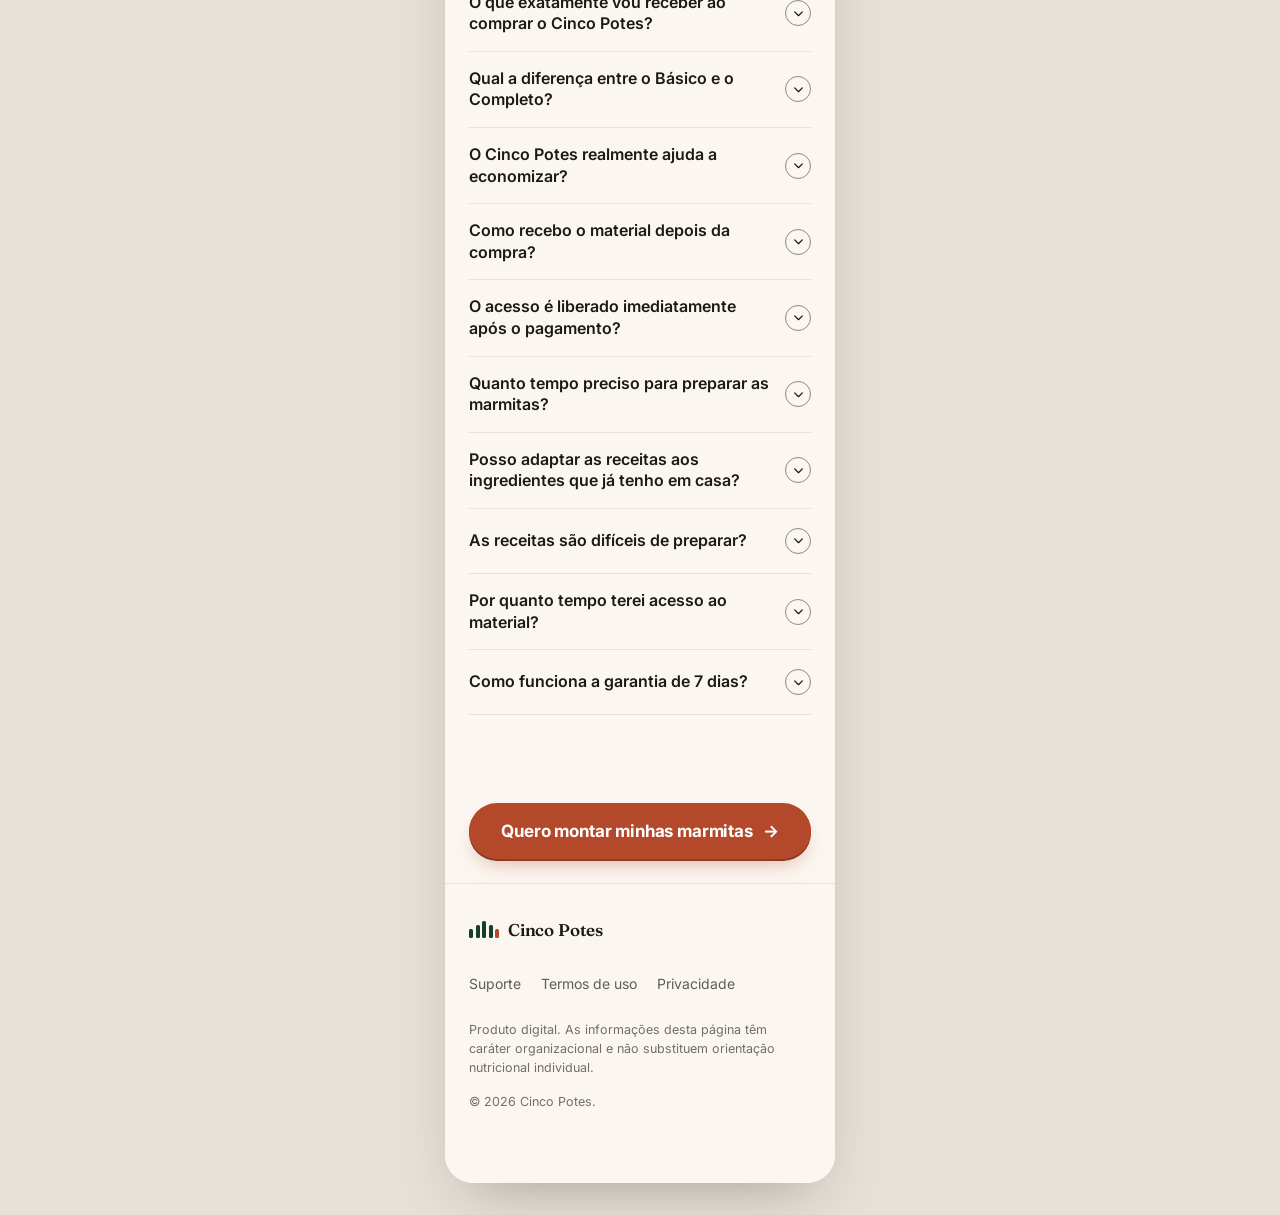
==== commit 599ecba1: "v4" ====
--- a/index.html
+++ b/index.html
@@ -20,7 +20,7 @@
          Sem o ?v= abaixo, quem já visitou o site continua com os arquivos
          antigos e vê a página sem estilo. Suba o número a cada deploy que
          mexer em css/style.css ou js/main.js. -->
-    <link rel="stylesheet" href="css/style.css?v=10" />
+    <link rel="stylesheet" href="css/style.css?v=11" />
     <!-- Liga o reveal ao scroll antes do primeiro paint (evita piscada).
          Não entra se o usuário pede menos movimento, e um timeout de
          segurança libera o conteúdo caso main.js não carregue. -->
@@ -42,7 +42,7 @@
         }, 2500);
       })();
     </script>
-    <script src="js/main.js?v=10" defer></script>
+    <script src="js/main.js?v=11" defer></script>
 
     <!-- Meta Pixel Code -->
     <script>
@@ -908,7 +908,7 @@
           <span class="brand-name">Cinco Potes</span>
         </a>
         <a class="btn btn-primary sticky-buy" href="#oferta">
-          <span class="sticky-buy-label">ADQUIRIR DESCONTO LIMITADO</span>
+          <span class="sticky-buy-label">ADQUIRIR COM<br />DESCONTO LIMITADO</span>
         </a>
       </div>
 
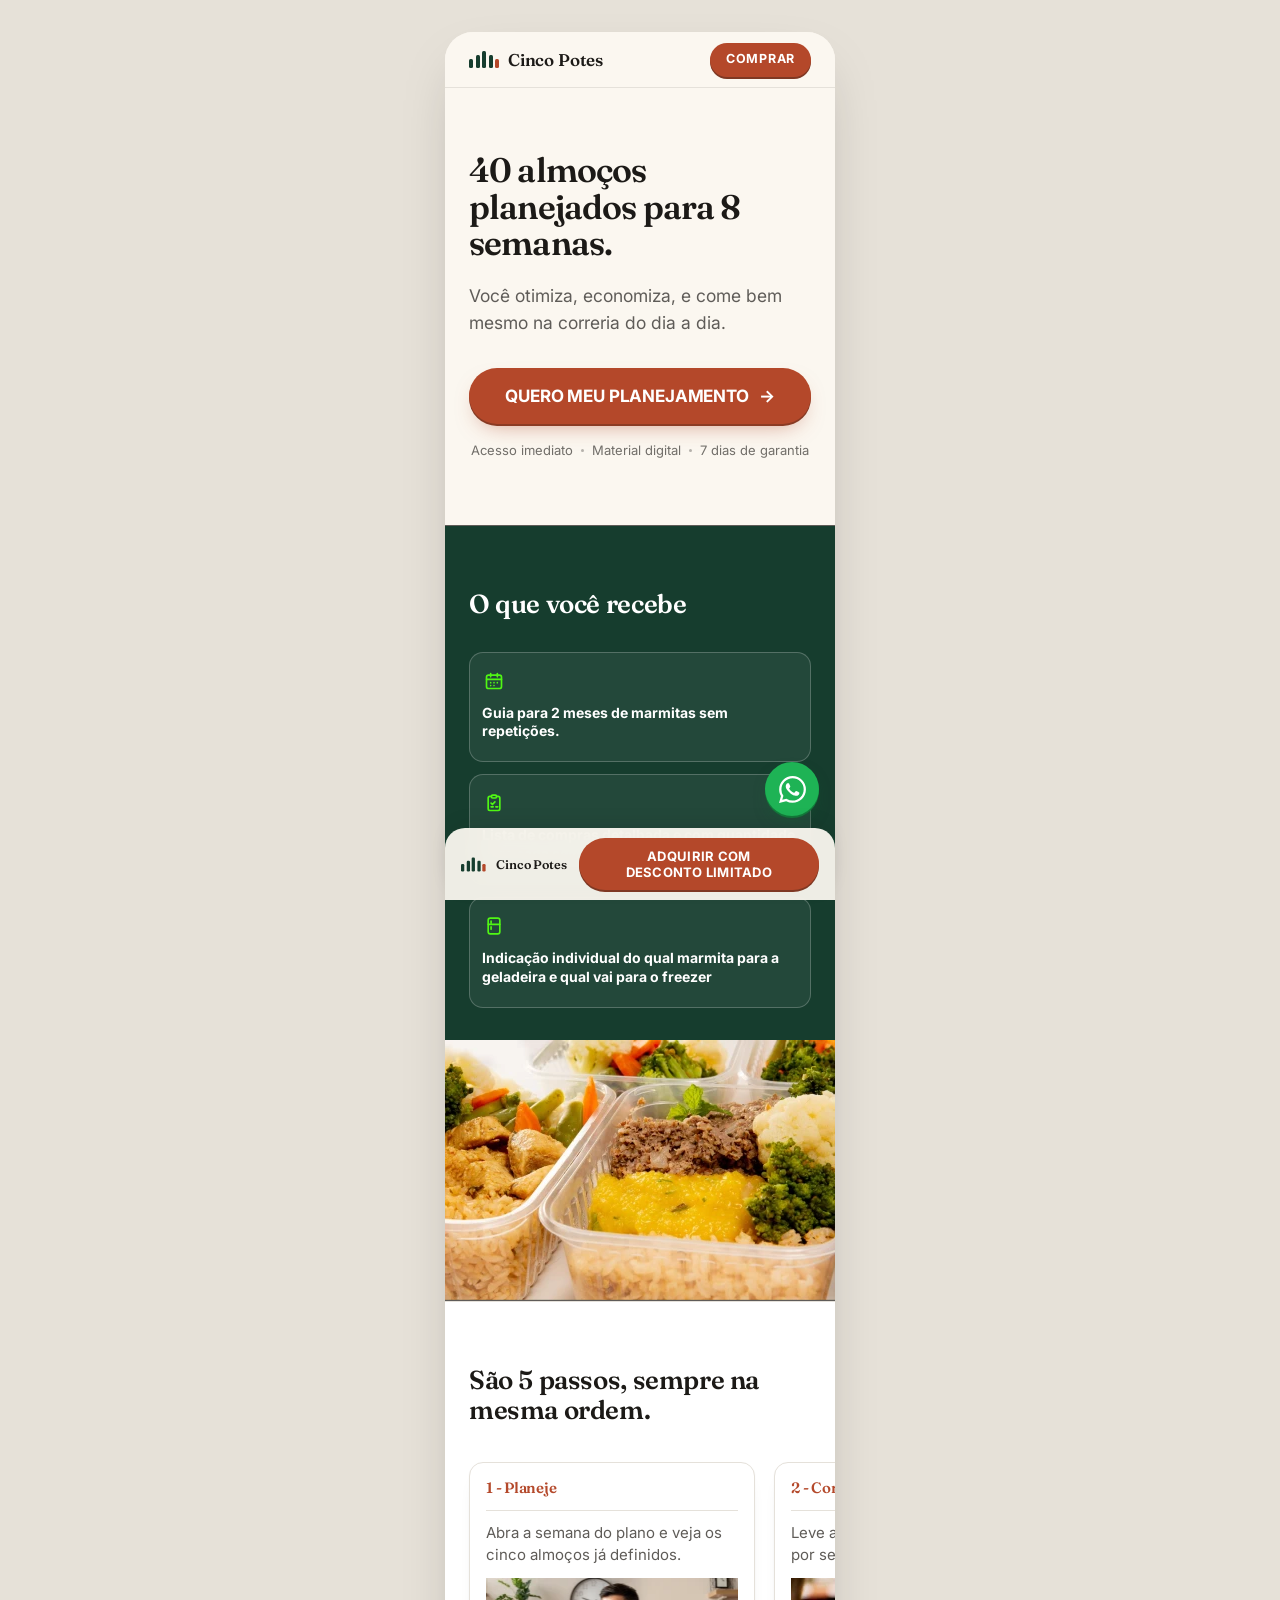
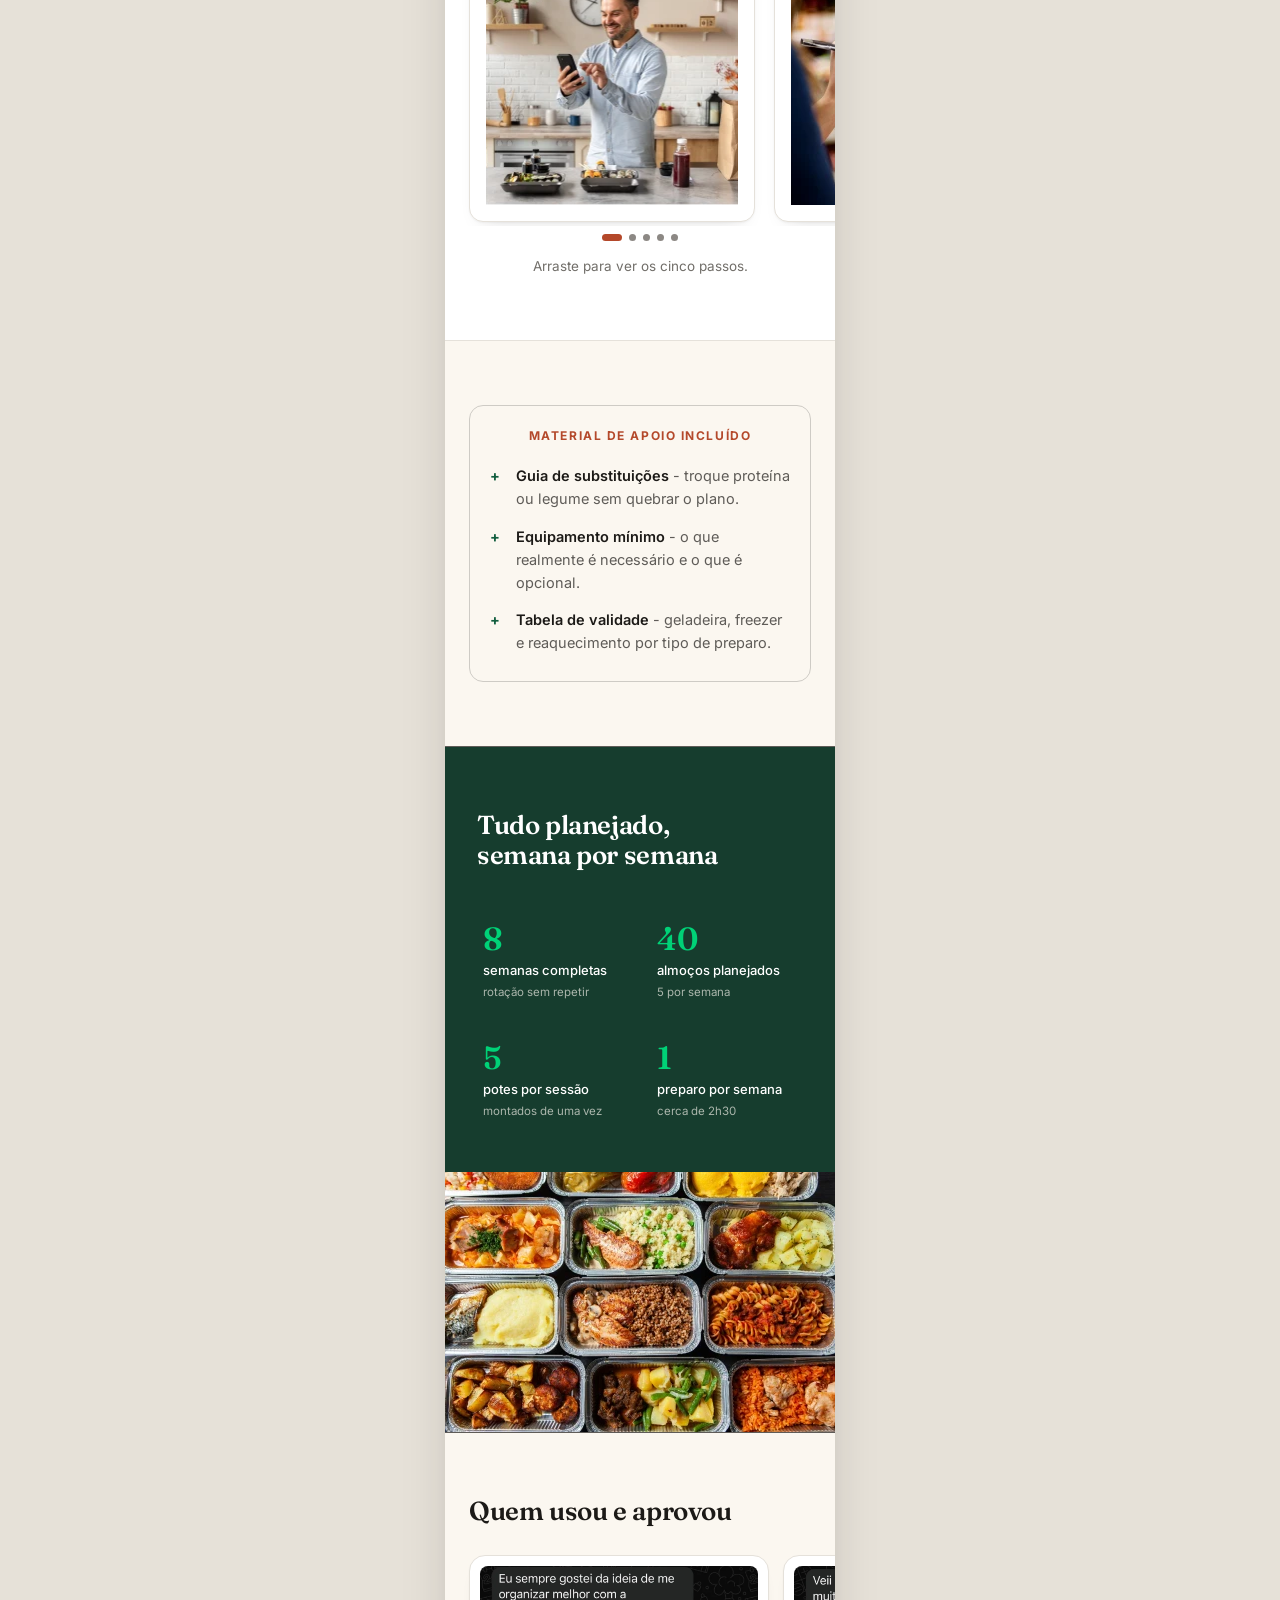
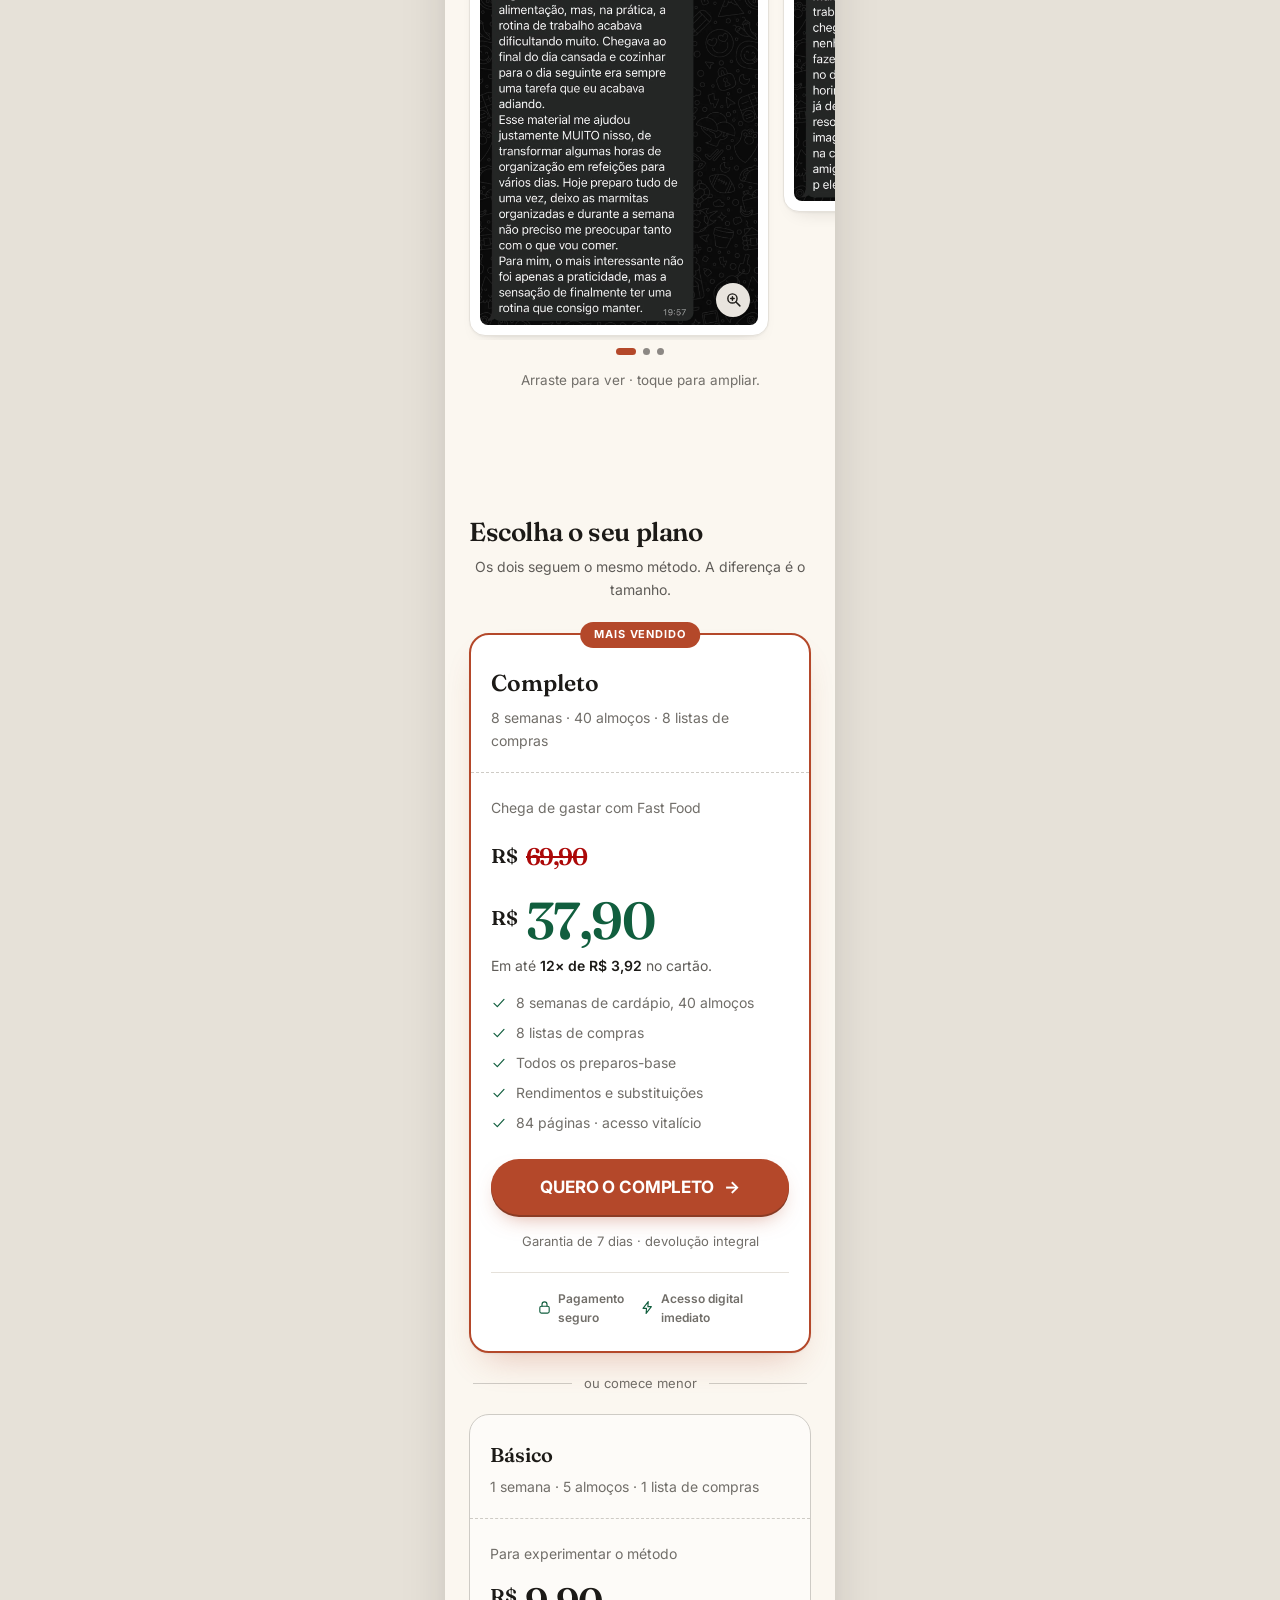
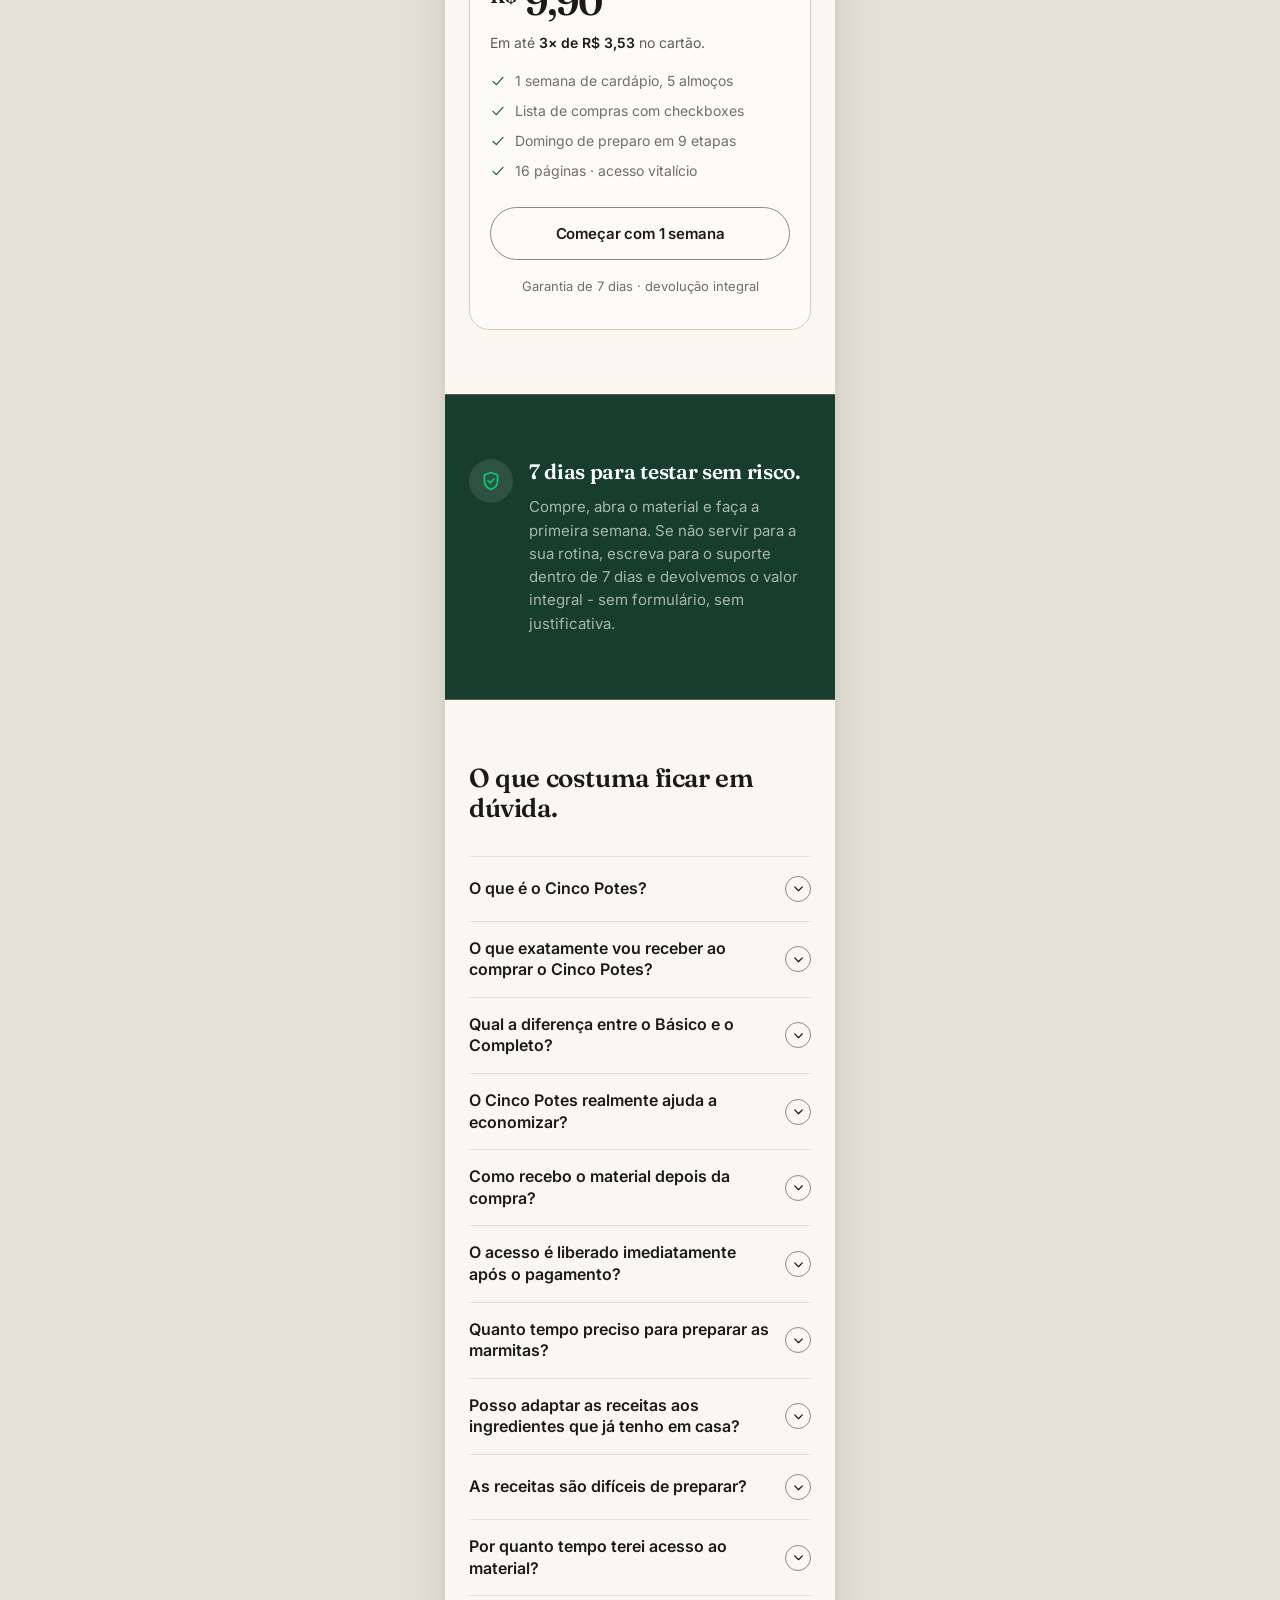
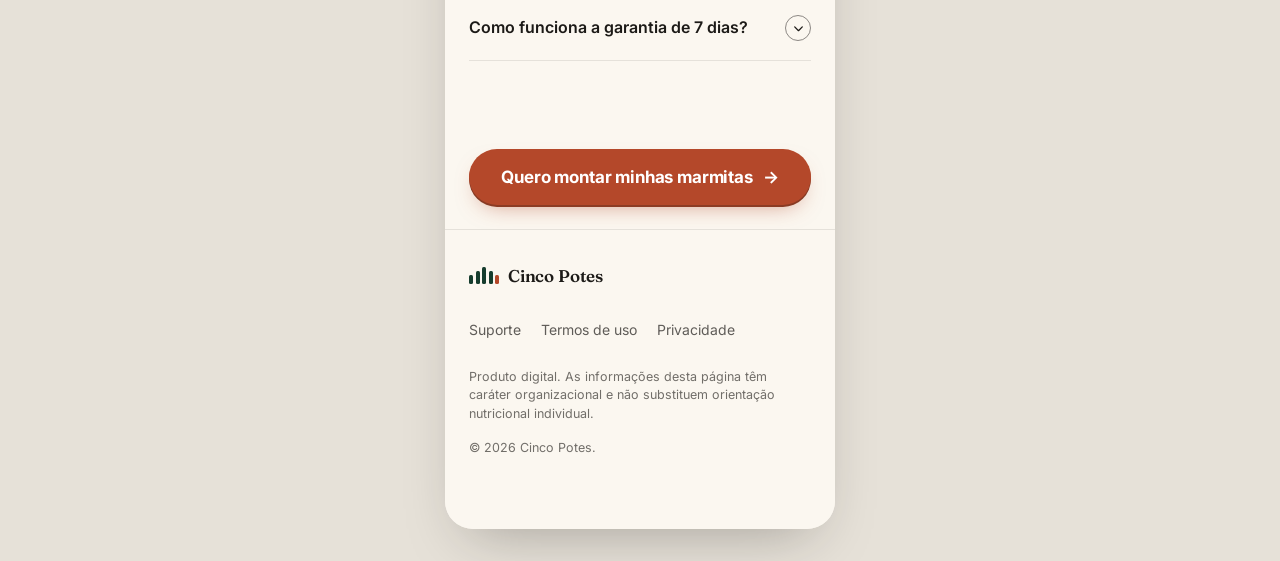
==== commit d7f106b5: "v5" ====
--- a/index.html
+++ b/index.html
@@ -20,7 +20,7 @@
          Sem o ?v= abaixo, quem já visitou o site continua com os arquivos
          antigos e vê a página sem estilo. Suba o número a cada deploy que
          mexer em css/style.css ou js/main.js. -->
-    <link rel="stylesheet" href="css/style.css?v=11" />
+    <link rel="stylesheet" href="css/style.css?v=12" />
     <!-- Liga o reveal ao scroll antes do primeiro paint (evita piscada).
          Não entra se o usuário pede menos movimento, e um timeout de
          segurança libera o conteúdo caso main.js não carregue. -->
@@ -42,7 +42,7 @@
         }, 2500);
       })();
     </script>
-    <script src="js/main.js?v=11" defer></script>
+    <script src="js/main.js?v=12" defer></script>
 
     <!-- Meta Pixel Code -->
     <script>
@@ -246,53 +246,6 @@
           />
         </section>
 
-        <!-- ============ DESCONTO ============ -->
-        <section class="desconto" id="desconto" aria-labelledby="desconto-t">
-          <div class="sec-head">
-            <!-- Mesmo texto, quebrado em três níveis para o número virar o
-                 foco. O valor de #vagasRestantes é controlado pelo contador
-                 em js/main.js; o 23 do markup é o estado inicial e o que
-                 aparece se o JS não rodar. -->
-            <h2 class="t-h2 desconto-titulo" id="desconto-t">
-              <span class="desconto-cima">Desconto para os próximos</span>
-              <span class="desconto-vagas">
-                <span class="vagas-num" id="vagasRestantes">23</span>
-              </span>
-              <span class="desconto-baixo">clientes sobre o plano completo</span>
-            </h2>
-          </div>
-
-          <div class="price-block">
-            <p class="price-label">De</p>
-            <p class="price-line">
-              <span class="price-cur">R$</span>
-              <s class="price-old">69,90</s>
-            </p>
-          </div>
-
-          <div class="price-block">
-            <p class="price-label">Por</p>
-            <p class="price-line">
-              <span class="price-cur">R$</span>
-              <strong class="price-new">37,90</strong>
-            </p>
-          </div>
-
-          <a class="btn btn-primary" href="#oferta">
-            COMPRAR COM DESCONTO
-            <span class="arrow" aria-hidden="true">→</span>
-          </a>
-
-          <!-- alternativa discreta: mesma família visual, peso bem menor,
-               para não competir com o desconto do Completo acima -->
-          <p class="alt-ou"><span>ou</span></p>
-
-          <a class="alt-plano" href="#oferta">
-            <span class="alt-plano-label">Leve no Plano Básico</span>
-            <span class="alt-plano-price">R$ 9,90</span>
-          </a>
-        </section>
-
         <!-- ============ COMO FUNCIONA ============ -->
         <section class="passos" aria-labelledby="passos-t">
           <div class="sec-head">
--- a/css/style.css
+++ b/css/style.css
@@ -429,25 +429,8 @@
 
 /* ==========================================================================
    PREÇOS
-   ========================================================================== */
-.desconto {
-  display: flex;
-  flex-direction: column;
-  gap: 24px;
-  padding: 64px var(--gutter);
-}
-
-.price-block {
-  padding-top: 8px;
-}
-
-.price-label {
-  font-size: 14px;
-  line-height: 22.4px;
-  color: var(--muted);
-  text-align: center;
-}
-
+   Usadas nos cartões de plano (.offer-body .price-line, ver seção OFERTA).
+   ========================================================================== */
 .price-line {
   display: flex;
   align-items: flex-end;
@@ -482,157 +465,6 @@
   line-height: 46.8px;
   letter-spacing: -0.03em;
   color: var(--green-deep);
-}
-
-/* ---------- título do desconto ----------
-   A frase é a mesma, dividida em três níveis para o número dominar: linha de
-   entrada pequena em caixa alta, número grande em terracota, fecho em corpo
-   médio. O text-transform deixa o HTML com o texto escrito por extenso. */
-.desconto-titulo {
-  display: flex;
-  flex-direction: column;
-  align-items: center;
-  gap: 8px;
-  text-align: center;
-}
-
-.desconto-cima {
-  font-family: var(--sans);
-  font-size: 12px;
-  font-weight: 700;
-  line-height: 19.2px;
-  letter-spacing: 0.13em;
-  text-transform: uppercase;
-  color: var(--forest);
-}
-
-/* caixa do número: reserva altura fixa para a troca não empurrar o texto */
-.desconto-vagas {
-  display: flex;
-  align-items: center;
-  justify-content: center;
-  height: 30px;
-  overflow: hidden;
-}
-
-/* tamanho próximo ao das linhas ao redor - o número marca presença pelo
-   peso e pela cor, não por ser gigante */
-.vagas-num {
-  display: block;
-  font-family: var(--serif);
-  font-weight: 700;
-  font-size: 24px;
-  line-height: 30px;
-  letter-spacing: -0.02em;
-  /* verde-mata em vez de terracota: o vermelho do preço riscado e o do botão
-     já ocupam a seção, e três vermelhos juntos brigavam entre si. O número
-     continua sendo o foco pelo tamanho, não pela cor. */
-  color: var(--forest);
-  font-variant-numeric: tabular-nums;
-  will-change: transform, opacity;
-}
-
-/* a baixa: o número antigo sobe e some, o novo entra por baixo. O troca de
-   conteúdo acontece no meio da animação, em js/main.js */
-.vagas-num.baixou {
-  animation: vaga-baixa 0.52s cubic-bezier(0.4, 0, 0.2, 1);
-}
-
-@keyframes vaga-baixa {
-  0% {
-    transform: translateY(0);
-    opacity: 1;
-  }
-  44% {
-    transform: translateY(-46%);
-    opacity: 0;
-  }
-  45% {
-    transform: translateY(46%);
-    opacity: 0;
-  }
-  100% {
-    transform: translateY(0);
-    opacity: 1;
-  }
-}
-
-.desconto-baixo {
-  font-family: var(--serif);
-  font-weight: 600;
-  font-size: 21px;
-  line-height: 27px;
-  letter-spacing: -0.015em;
-  color: var(--ink);
-  max-width: 17ch;
-}
-
-@media (prefers-reduced-motion: reduce) {
-  .vagas-num.baixou {
-    animation: none;
-  }
-}
-
-/* alternativa discreta sob o CTA de desconto: mesma família visual dos
-   planos, mas sem preenchimento, sem sombra e com tipo menor - existe para
-   dar saída ao Básico sem disputar com o desconto do Completo acima */
-.alt-ou {
-  display: flex;
-  align-items: center;
-  gap: 12px;
-  font-size: 13px;
-  line-height: 20.8px;
-  color: var(--muted-2);
-}
-
-.alt-ou::before,
-.alt-ou::after {
-  content: '';
-  flex: 1 1 auto;
-  height: 1px;
-  background: var(--line-2);
-}
-
-.alt-plano {
-  display: flex;
-  align-items: center;
-  justify-content: center;
-  flex-wrap: wrap;
-  gap: 4px 10px;
-  min-height: 46px;
-  padding: 11px 18px;
-  border: 1px solid var(--line-2);
-  border-radius: 999px;
-  background: transparent;
-  text-decoration: none;
-  transition: border-color 0.16s ease, background-color 0.16s ease;
-}
-
-.alt-plano-label {
-  font-size: 14px;
-  font-weight: 600;
-  line-height: 21px;
-  color: var(--ink);
-}
-
-.alt-plano-price {
-  font-family: var(--serif);
-  font-weight: 600;
-  font-size: 16px;
-  line-height: 21px;
-  letter-spacing: -0.02em;
-  color: var(--muted);
-}
-
-@media (hover: hover) {
-  .alt-plano:hover {
-    border-color: var(--line-3);
-    background: rgba(28, 26, 23, 0.03);
-  }
-}
-
-.alt-plano:active {
-  transform: translateY(1px);
 }
 
 /* ==========================================================================
@@ -1546,7 +1378,7 @@
    Só entra em ação quando o JS marca <html class="js">.
 
    A lista fica dentro de :where() de propósito: sem isso um seletor como
-   ".js .desconto > .btn" (3 classes) pesa mais que ".js .is-in" (2) e o
+   ".js .fechamento > .btn" (3 classes) pesa mais que ".js .is-in" (2) e o
    elemento nunca reaparece. Com :where() toda a lista vale (0,1,0) e quem
    revela sempre ganha - não importa quantas classes a entrada tenha.
    ========================================================================== */
@@ -1556,9 +1388,6 @@
     .sec-head > *,
     .receber-item,
     .band-photo,
-    .price-block,
-    .desconto > .btn,
-    .desconto > .alt-plano,
     .passo,
     .apoio-card,
     .numero,
@@ -1591,9 +1420,6 @@
       .sec-head > *,
       .receber-item,
       .band-photo,
-      .price-block,
-      .desconto > .btn,
-    .desconto > .alt-plano,
       .passo,
       .apoio-card,
       .numero,
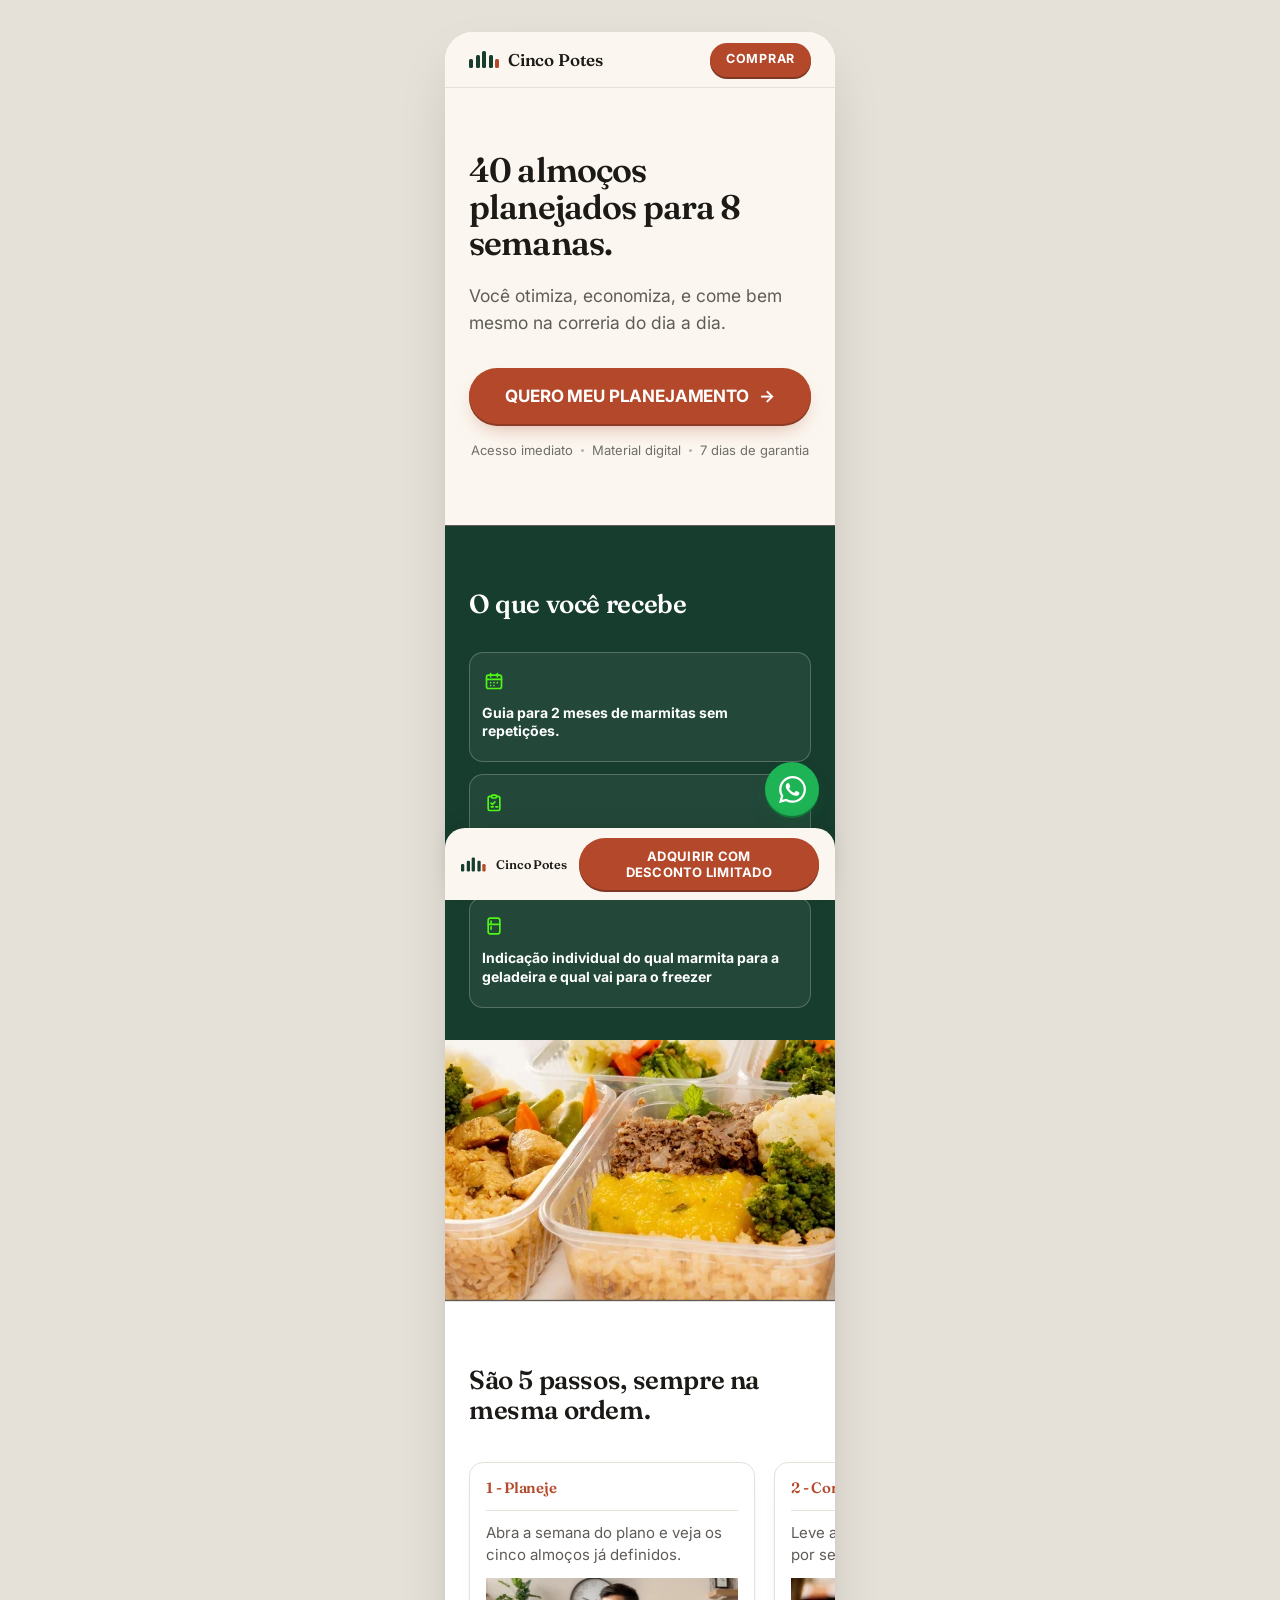
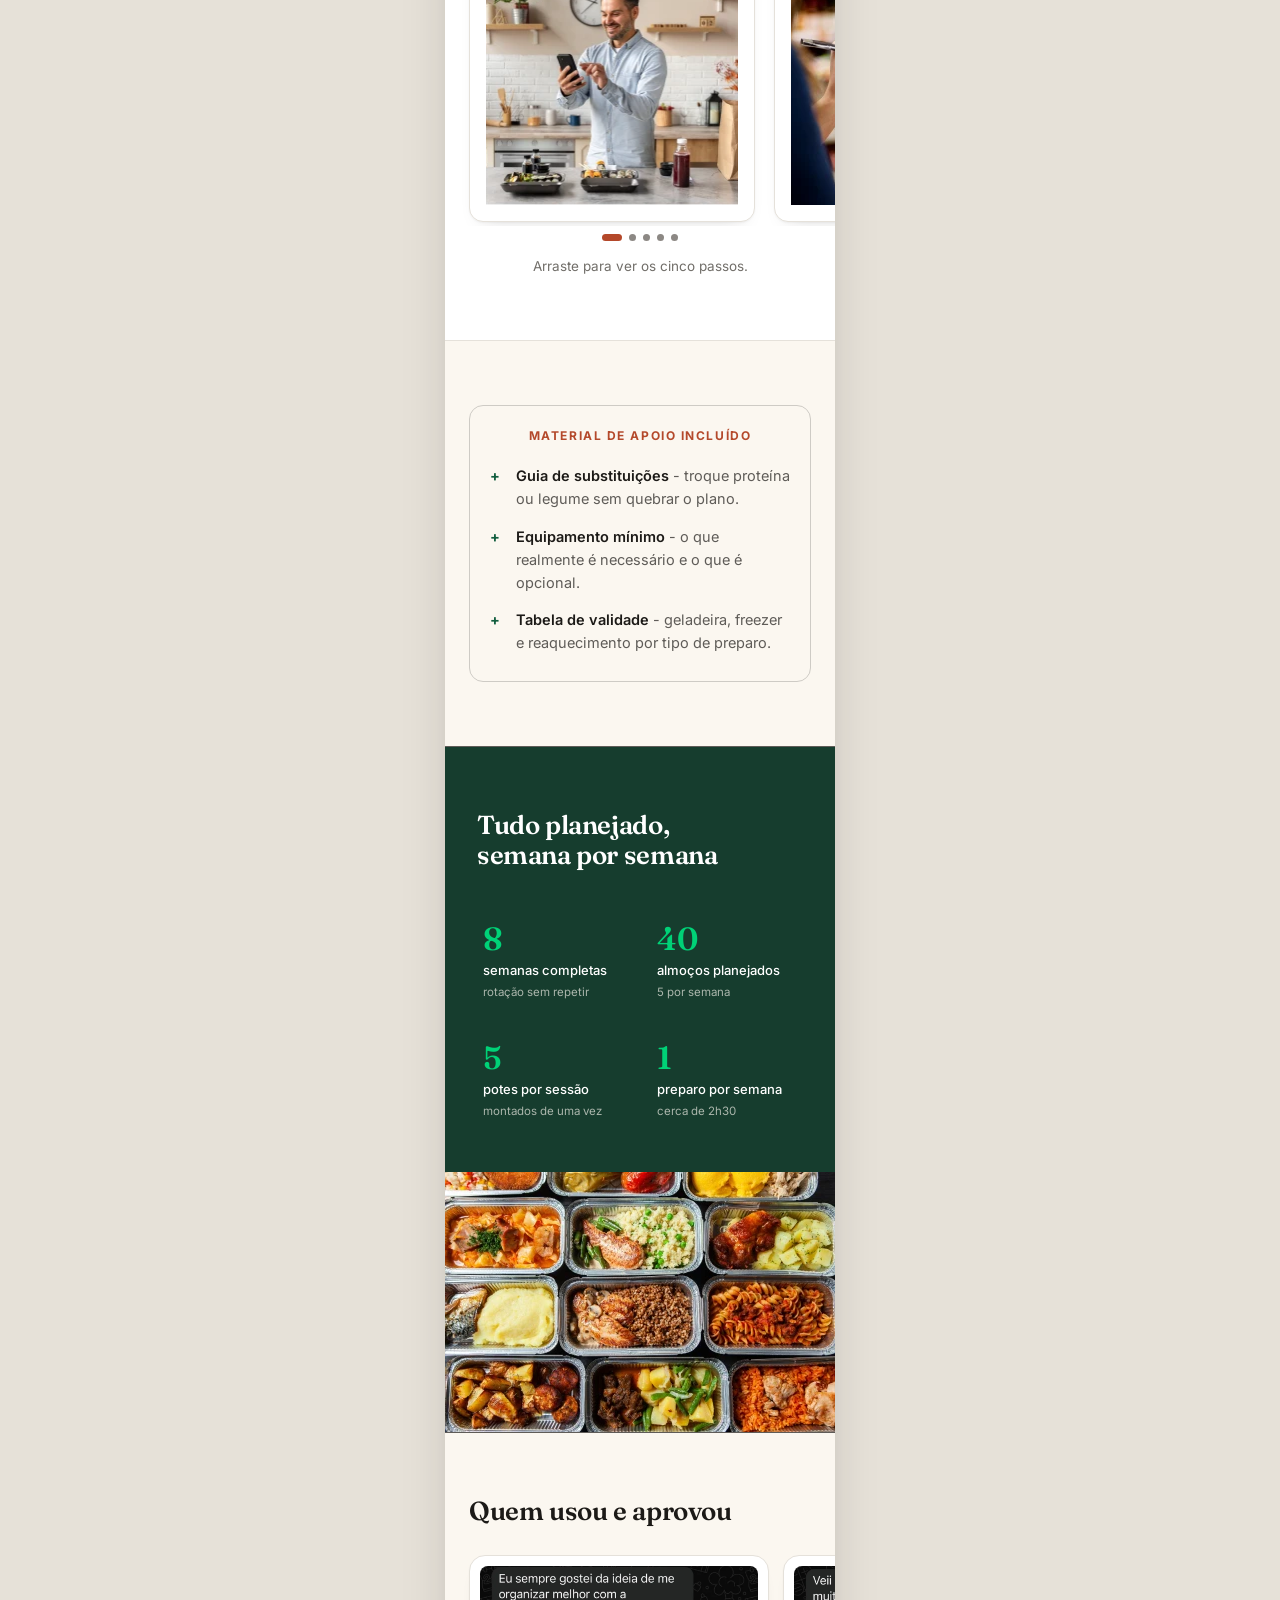
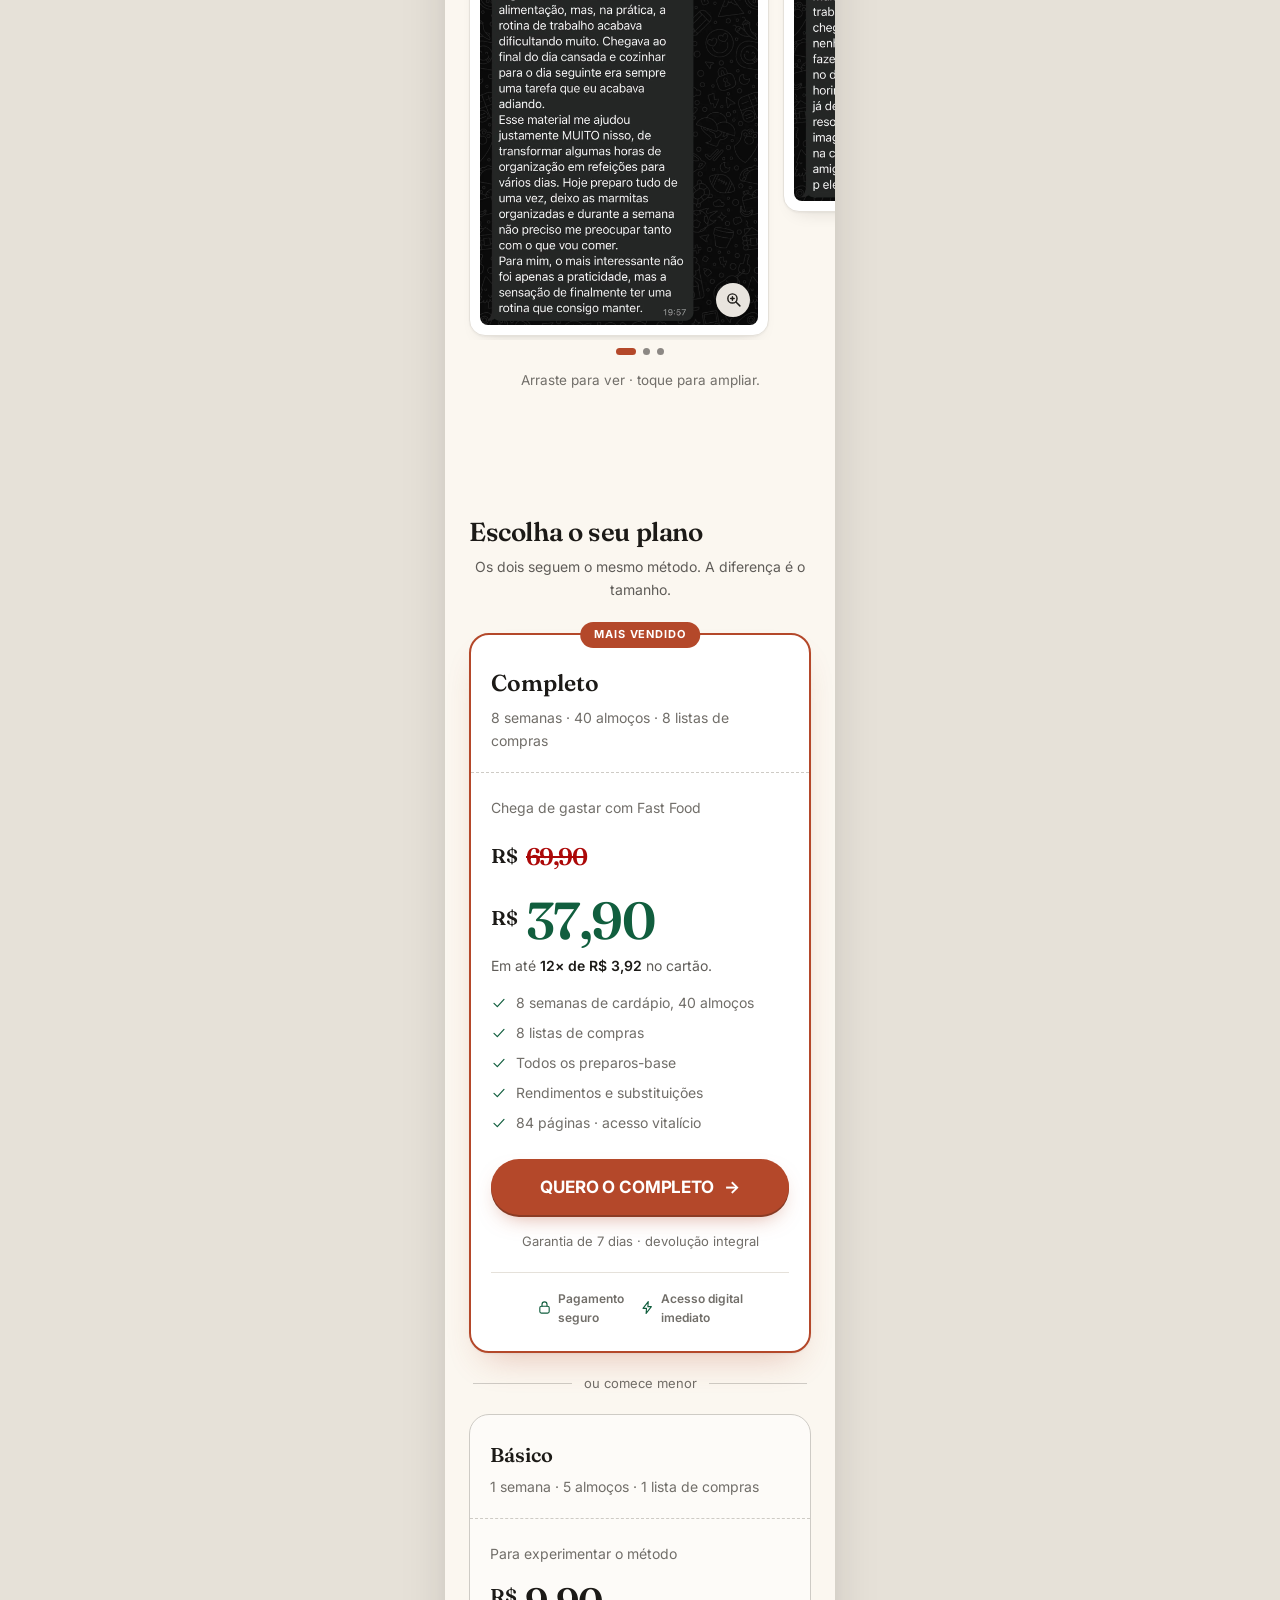
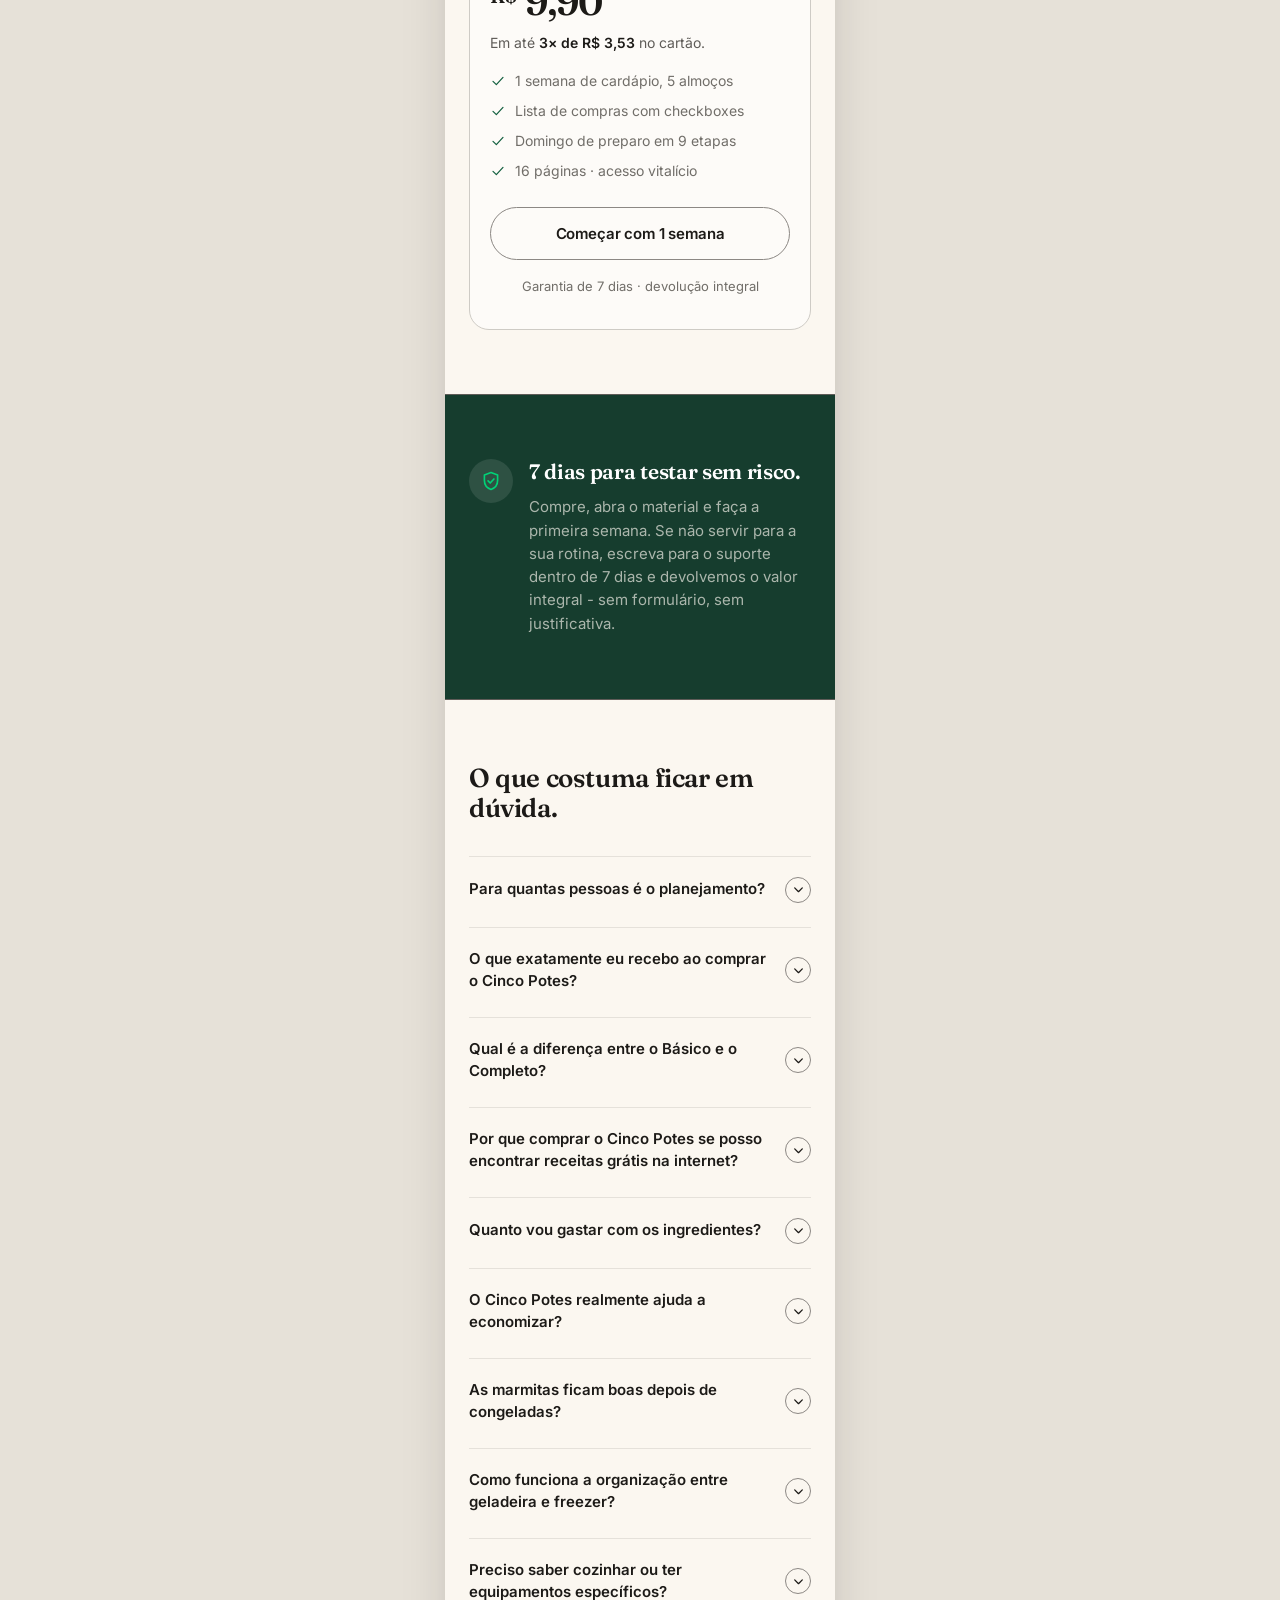
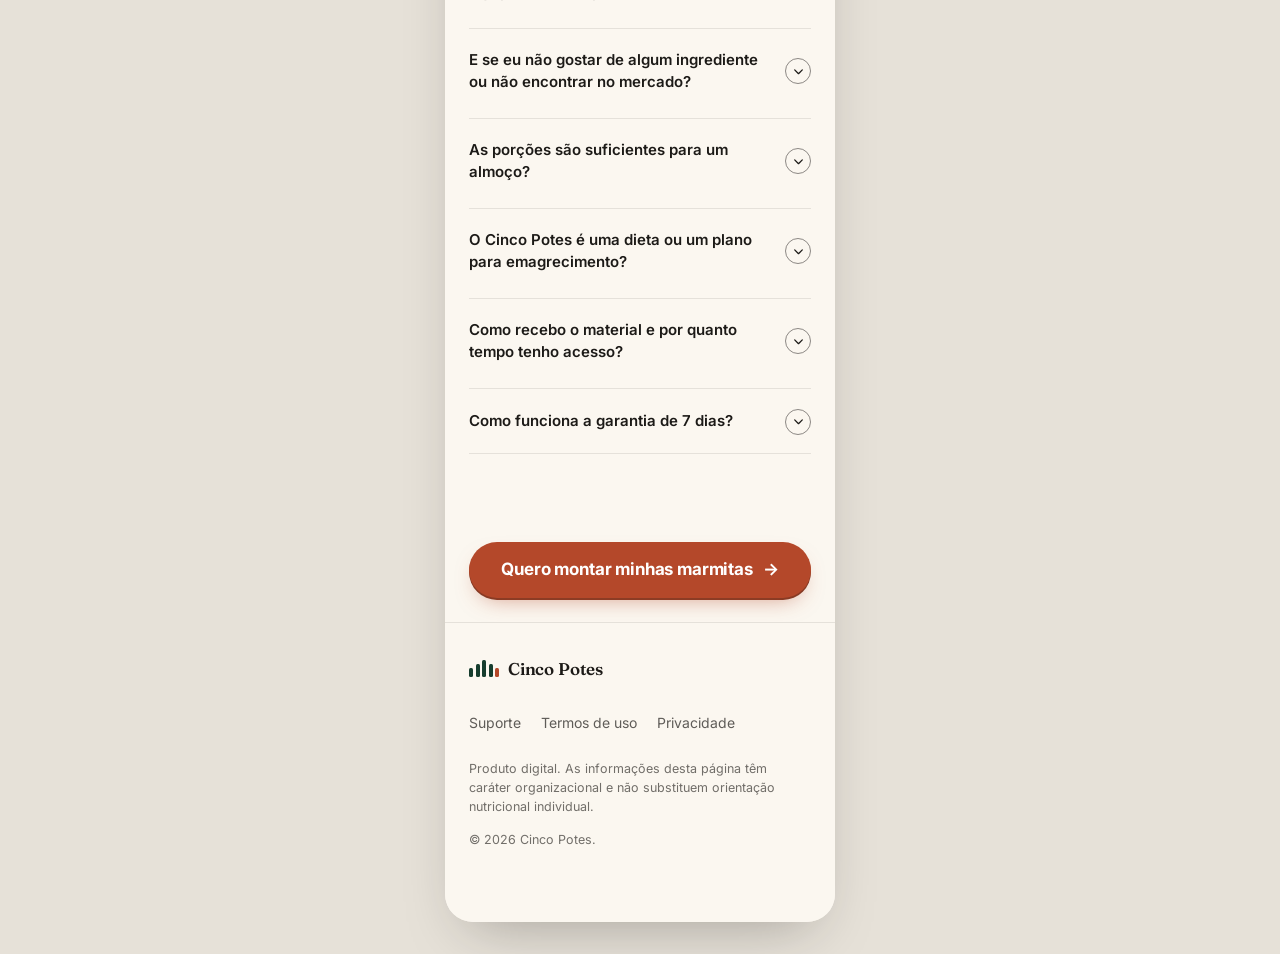
==== commit d7644aa9: "Removendo animações" ====
--- a/index.html
+++ b/index.html
@@ -10,39 +10,110 @@
     />
     <meta name="theme-color" content="#FBF7F0" />
     <link rel="icon" href="favicon.ico" sizes="any" />
-    <link rel="preconnect" href="https://fonts.googleapis.com" />
-    <link rel="preconnect" href="https://fonts.gstatic.com" crossorigin />
-    <link
-      href="https://fonts.googleapis.com/css2?family=Fraunces:opsz,wght@9..144,400;9..144,600;9..144,700&family=Inter:wght@400;500;600;700&display=swap"
-      rel="stylesheet"
-    />
     <!-- O servidor manda CSS/JS ficarem 7 dias em cache (max-age=604800).
          Sem o ?v= abaixo, quem já visitou o site continua com os arquivos
          antigos e vê a página sem estilo. Suba o número a cada deploy que
          mexer em css/style.css ou js/main.js. -->
-    <link rel="stylesheet" href="css/style.css?v=12" />
-    <!-- Liga o reveal ao scroll antes do primeiro paint (evita piscada).
-         Não entra se o usuário pede menos movimento, e um timeout de
-         segurança libera o conteúdo caso main.js não carregue. -->
+    <link rel="stylesheet" href="css/style.css?v=13" />
+
+    <!-- Fontes fora do caminho crítico.
+         Como <link rel=stylesheet> normal, o CSS do Google Fonts bloqueia o
+         primeiro paint: em 3G ruim são ~2s esperando um arquivo de 1KB em
+         outro domínio, antes de desenhar qualquer coisa. Com media="print"
+         o navegador baixa sem bloquear e o onload promove para "all". O
+         texto aparece na fonte de fallback e troca quando a Fraunces/Inter
+         chega (o display=swap na URL já previa isso).
+
+         A Fraunces vem só no peso 600: é o único que o CSS usa (os dez
+         blocos com var(--serif) são todos 600). Pedir 400 e 700 custava
+         32KB de fonte - medido - que nenhuma letra da página usava. Os 700
+         do CSS são todos da Inter, que continua com os quatro pesos. -->
+    <link rel="preconnect" href="https://fonts.googleapis.com" />
+    <link rel="preconnect" href="https://fonts.gstatic.com" crossorigin />
+    <link
+      href="https://fonts.googleapis.com/css2?family=Fraunces:opsz,wght@9..144,600&family=Inter:wght@400;500;600;700&display=swap"
+      rel="stylesheet"
+      media="print"
+      onload="this.media='all'"
+    />
+    <noscript>
+      <link
+        href="https://fonts.googleapis.com/css2?family=Fraunces:opsz,wght@9..144,600&family=Inter:wght@400;500;600;700&display=swap"
+        rel="stylesheet"
+      />
+    </noscript>
+
+    <script src="js/main.js?v=13" defer></script>
+
+    <!-- ============ CARGA ADIADA DOS RASTREADORES ============
+         Medido em celular fraco + 3G lento: os scripts de pixel somam ~116KB
+         e algumas centenas de ms de main thread travada (bloqueá-los no
+         teste derrubou o TBT de 889ms para 5ms), competindo por banda com
+         as imagens durante todo o carregamento. Nada disso precisa
+         acontecer antes da página aparecer.
+
+         Isso NÃO reduz o trabalho total - o script custa o que custa. O que
+         muda é a ordem: ele deixa de disputar com o primeiro desenho da
+         tela.
+
+         Então adiamos só o DOWNLOAD. Os eventos continuam sendo disparados
+         na hora de sempre - o stub do fbq enfileira as chamadas e o script
+         real processa a fila quando chega, que é exatamente para isso que a
+         n.queue existe no snippet oficial. Nenhum PageView é perdido.
+
+         Dispara no que vier primeiro:
+         1. qualquer interação do usuário - quem rola a página pode clicar no
+            checkout a seguir, e aí a atribuição não pode estar faltando;
+         2. 2s depois do primeiro paint - esse é o gatilho que se adapta
+            sozinho à conexão: em 4G o paint vem em ~1s e o pixel sobe em
+            ~3s; em 3G ruim o paint demora 5s e o pixel espera, em vez de
+            roubar banda de quem ainda está tentando desenhar a tela;
+         3. o load, para redes onde o paint não for reportado;
+         4. 12s de teto absoluto.
+         Um teto curto e fixo não serviria: 3,5s cai ANTES do primeiro paint
+         numa conexão ruim, que é exatamente o caso que queremos proteger. -->
     <script>
-      (function () {
-        var r = document.documentElement;
+      window.__deferTrackers = (function () {
+        var fns = [];
+        var disparado = false;
+        var eventos = ['touchstart', 'scroll', 'mousemove', 'keydown', 'click'];
+
+        function disparar() {
+          if (disparado) return;
+          disparado = true;
+          eventos.forEach(function (ev) {
+            window.removeEventListener(ev, disparar);
+          });
+          window.removeEventListener('load', disparar);
+          clearTimeout(teto);
+          while (fns.length) fns.shift()();
+        }
+
+        eventos.forEach(function (ev) {
+          window.addEventListener(ev, disparar, { passive: true, once: true });
+        });
+        window.addEventListener('load', disparar);
+
         try {
-          if (
-            window.matchMedia &&
-            window.matchMedia('(prefers-reduced-motion: reduce)').matches
-          )
-            return;
+          new PerformanceObserver(function (lista, obs) {
+            var pintou = lista.getEntries().some(function (e) {
+              return e.name === 'first-contentful-paint';
+            });
+            if (!pintou) return;
+            obs.disconnect();
+            setTimeout(disparar, 2000);
+          }).observe({ type: 'paint', buffered: true });
         } catch (e) {
-          return;
+          /* navegador sem PerformanceObserver: sobram o load e o teto */
         }
-        r.className += ' js';
-        window.__rvSafety = setTimeout(function () {
-          r.classList.remove('js');
-        }, 2500);
+
+        var teto = setTimeout(disparar, 12000);
+
+        return function (fn) {
+          disparado ? fn() : fns.push(fn);
+        };
       })();
     </script>
-    <script src="js/main.js?v=12" defer></script>
 
     <!-- Meta Pixel Code -->
     <script>
@@ -59,11 +130,15 @@
         n.version = '2.0';
         ('');
         n.queue = [];
-        t = b.createElement(e);
-        t.async = !0;
-        t.src = v;
-        s = b.getElementsByTagName(e)[0];
-        s.parentNode.insertBefore(t, s);
+        /* só a injeção do script sai do caminho crítico; o fbq acima já
+           está de pé e enfileirando desde agora */
+        f.__deferTrackers(function () {
+          t = b.createElement(e);
+          t.async = !0;
+          t.src = v;
+          s = b.getElementsByTagName(e)[0];
+          s.parentNode.insertBefore(t, s);
+        });
       })(
         window,
         document,
@@ -108,14 +183,20 @@
         b_apm8.forEach(function (o_hor) {
           window[o_hor.name] = o_hor.value;
         });
-        var g_nx = document.createElement('script');
-        g_nx.src = u_q.url;
-        g_nx.async = true;
-        g_nx.defer = true;
-        (u_q.attributes || []).forEach(function (x_tek) {
-          g_nx.setAttribute(x_tek.name, x_tek.value);
+        /* os globals acima ficam prontos na hora; só o download do script
+           espera o primeiro toque/scroll ou o load. O Utmify precisa estar
+           de pé antes de o usuário clicar no checkout, e para chegar lá ele
+           tem que rolar a página - o que já dispara a carga. */
+        window.__deferTrackers(function () {
+          var g_nx = document.createElement('script');
+          g_nx.src = u_q.url;
+          g_nx.async = true;
+          g_nx.defer = true;
+          (u_q.attributes || []).forEach(function (x_tek) {
+            g_nx.setAttribute(x_tek.name, x_tek.value);
+          });
+          (document.head || document.documentElement).appendChild(g_nx);
         });
-        (document.head || document.documentElement).appendChild(g_nx);
       })();
     </script>
     <!-- End Utmify Pixel Code -->
@@ -674,45 +755,90 @@
           <div class="faq">
             <details>
               <summary>
-                O que é o Cinco Potes?
-                <span class="caret" aria-hidden="true">
-                  <svg><use href="#i-chevron" /></svg>
-                </span>
-              </summary>
-              <p class="faq-answer">
-                Somos um material digital feito para ajudar a rotina do brasileiro,
-                economicamente, otimizando tempo e mesmo assim comendo bem.
-              </p>
-            </details>
-
-            <details>
-              <summary>
-                O que exatamente vou receber ao comprar o Cinco Potes?
-                <span class="caret" aria-hidden="true">
-                  <svg><use href="#i-chevron" /></svg>
-                </span>
-              </summary>
-              <p class="faq-answer">
-                Um acesso para fazer o download do nosso material em PDF, podendo
-                utilizar pelo próprio dispositivo ou imprimir e usar como livro.
-              </p>
-            </details>
-
-            <details>
-              <summary>
-                Qual a diferença entre o Básico e o Completo?
-                <span class="caret" aria-hidden="true">
-                  <svg><use href="#i-chevron" /></svg>
-                </span>
-              </summary>
-              <p class="faq-answer">
-                O método é o mesmo nos dois: você cozinha em um domingo e monta
-                cinco potes. O que muda é o tamanho. O Básico traz uma semana - 5
-                almoços, uma lista de compras e o passo a passo do domingo, em 16
-                páginas. O Completo traz oito semanas - 40 almoços, 8 listas, os
-                12 preparos-base e os anexos de rendimento, substituição e
-                congelamento, em 84 páginas. Em custo por almoço, o Completo sai
-                por cerca de metade do valor do Básico.
+                Para quantas pessoas é o planejamento?
+                <span class="caret" aria-hidden="true">
+                  <svg><use href="#i-chevron" /></svg>
+                </span>
+              </summary>
+              <p class="faq-answer">
+                Foi pensado para uma pessoa: os 5 almoços de cada semana são 5
+                potes, um para cada dia útil. Quem cozinha para duas ou mais
+                pessoas multiplica as quantidades da lista de compras e dos
+                preparos pelo número de pessoas - o cardápio e a ordem do preparo
+                continuam os mesmos.
+              </p>
+            </details>
+
+            <details>
+              <summary>
+                O que exatamente eu recebo ao comprar o Cinco Potes?
+                <span class="caret" aria-hidden="true">
+                  <svg><use href="#i-chevron" /></svg>
+                </span>
+              </summary>
+              <p class="faq-answer">
+                Você recebe um material digital de planejamento de refeições, não
+                um caderno de receitas soltas. Dentro dele estão os cardápios da
+                semana, a lista de compras com as quantidades, a ordem dos
+                preparos, a montagem dos potes, o armazenamento e os materiais de
+                apoio do plano que você escolher. A diferença é essa: em vez de
+                receitas para você encaixar na semana, você recebe a semana já
+                montada.
+              </p>
+            </details>
+
+            <details>
+              <summary>
+                Qual é a diferença entre o Básico e o Completo?
+                <span class="caret" aria-hidden="true">
+                  <svg><use href="#i-chevron" /></svg>
+                </span>
+              </summary>
+              <p class="faq-answer">
+                O método é o mesmo nos dois; muda o tamanho. O Básico é uma
+                semana: 5 almoços, 1 lista de compras e o passo a passo do
+                preparo, em 16 páginas. O Completo é oito semanas: 40 almoços, 8
+                listas de compras, os preparos-base, os rendimentos, o guia de
+                substituições e as orientações de congelamento, em 84 páginas.
+                Os dois têm acesso vitalício. Se você quer conhecer o método
+                antes, o Básico resolve; se já quer os dois meses planejados, o
+                Completo.
+              </p>
+            </details>
+
+            <details>
+              <summary>
+                Por que comprar o Cinco Potes se posso encontrar receitas grátis
+                na internet?
+                <span class="caret" aria-hidden="true">
+                  <svg><use href="#i-chevron" /></svg>
+                </span>
+              </summary>
+              <p class="faq-answer">
+                Receita na internet tem de sobra. O que dá trabalho é o resto:
+                decidir o que comer nos cinco dias, virar isso em lista de
+                compras, saber quanto comprar, definir a ordem do preparo para
+                tudo sair junto e separar o que vai para a geladeira e o que vai
+                para o freezer. É essa parte que o Cinco Potes já entrega
+                resolvida. Dá para montar tudo sozinho, sim - só custa algumas
+                horas de pesquisa e organização a cada semana.
+              </p>
+            </details>
+
+            <details>
+              <summary>
+                Quanto vou gastar com os ingredientes?
+                <span class="caret" aria-hidden="true">
+                  <svg><use href="#i-chevron" /></svg>
+                </span>
+              </summary>
+              <p class="faq-answer">
+                Depende de onde você mora, do mercado onde compra e do preço dos
+                ingredientes na época, então não dá para cravar um valor que
+                sirva para todo mundo - e a gente prefere não inventar um. O que
+                o material faz é dizer o que comprar e em que quantidade para
+                cada semana, assim você vai ao mercado sabendo o tamanho da
+                compra antes de gastar.
               </p>
             </details>
 
@@ -724,87 +850,127 @@
                 </span>
               </summary>
               <p class="faq-answer">
-                Com certeza! Levando em consideração o gasto mensal de comprar marmita
-                para almoçar, o Cinco Potes te entrega o material para evitar esse
-                gasto.
-              </p>
-            </details>
-
-            <details>
-              <summary>
-                Como recebo o material depois da compra?
-                <span class="caret" aria-hidden="true">
-                  <svg><use href="#i-chevron" /></svg>
-                </span>
-              </summary>
-              <p class="faq-answer">
-                Enviamos um e-mail após a confirmação de compra com o acesso para
-                fazer o download do nosso material.
-              </p>
-            </details>
-
-            <details>
-              <summary>
-                O acesso é liberado imediatamente após o pagamento?
-                <span class="caret" aria-hidden="true">
-                  <svg><use href="#i-chevron" /></svg>
-                </span>
-              </summary>
-              <p class="faq-answer">
-                Sim! Assim que confirmado o pagamento, o e-mail com o acesso ao
-                material é enviado para você.
-              </p>
-            </details>
-
-            <details>
-              <summary>
-                Quanto tempo preciso para preparar as marmitas?
-                <span class="caret" aria-hidden="true">
-                  <svg><use href="#i-chevron" /></svg>
-                </span>
-              </summary>
-              <p class="faq-answer">
-                Cerca de 02:30h a 03:30h em um dia, em troca de uma semana tranquila.
-              </p>
-            </details>
-
-            <details>
-              <summary>
-                Posso adaptar as receitas aos ingredientes que já tenho em casa?
-                <span class="caret" aria-hidden="true">
-                  <svg><use href="#i-chevron" /></svg>
-                </span>
-              </summary>
-              <p class="faq-answer">
-                Com certeza! Pode utilizar nosso material de base e refinar com base
-                no seu gosto, total liberdade para utilizar como quiser.
-              </p>
-            </details>
-
-            <details>
-              <summary>
-                As receitas são difíceis de preparar?
-                <span class="caret" aria-hidden="true">
-                  <svg><use href="#i-chevron" /></svg>
-                </span>
-              </summary>
-              <p class="faq-answer">
-                Não, nada complexo. Mas caso você seja uma pessoa com menos
-                familiaridade na cozinha, oferecemos o passo a passo muito bem
-                detalhado.
-              </p>
-            </details>
-
-            <details>
-              <summary>
-                Por quanto tempo terei acesso ao material?
-                <span class="caret" aria-hidden="true">
-                  <svg><use href="#i-chevron" /></svg>
-                </span>
-              </summary>
-              <p class="faq-answer">
-                É seu! O material tem acesso vitalício, comprando uma vez é seu para
-                sempre.
+                Não prometemos um valor fixo de economia, porque isso depende da
+                rotina e do gasto atual de cada pessoa. O que muda é o
+                mecanismo: você passa a comprar com lista, preparar os cinco
+                almoços de uma vez e começar a semana com a comida pronta.
+                Quando o almoço já está resolvido, cai bastante a chance de
+                pedir algo na correria ou comprar marmita no meio da semana - e
+                normalmente é aí que o dinheiro vaza.
+              </p>
+            </details>
+
+            <details>
+              <summary>
+                As marmitas ficam boas depois de congeladas?
+                <span class="caret" aria-hidden="true">
+                  <svg><use href="#i-chevron" /></svg>
+                </span>
+              </summary>
+              <p class="faq-answer">
+                Boa parte do problema de marmita congelada é congelar o que não
+                deveria ir ao freezer, e o material já leva isso em conta na
+                escolha dos pratos. Além disso há orientação de como guardar e
+                como finalizar na hora de comer: alguns pratos pedem um toque
+                fresco só no momento do almoço, e isso vem indicado. Não é igual
+                a comida que acabou de sair da panela, mas fica bem longe
+                daquela marmita aguada que ninguém quer almoçar.
+              </p>
+            </details>
+
+            <details>
+              <summary>
+                Como funciona a organização entre geladeira e freezer?
+                <span class="caret" aria-hidden="true">
+                  <svg><use href="#i-chevron" /></svg>
+                </span>
+              </summary>
+              <p class="faq-answer">
+                Você não precisa decidir isso por conta. Cada preparo vem
+                indicado: o que fica na geladeira para os primeiros dias e o que
+                vai para o freezer. Junto com isso há a tabela de validade, com
+                o tempo de cada tipo de preparo e como reaquecer. Essa parte faz
+                parte do planejamento, não é um detalhe que sobra para você.
+              </p>
+            </details>
+
+            <details>
+              <summary>
+                Preciso saber cozinhar ou ter equipamentos específicos?
+                <span class="caret" aria-hidden="true">
+                  <svg><use href="#i-chevron" /></svg>
+                </span>
+              </summary>
+              <p class="faq-answer">
+                Não precisa ter prática na cozinha. As receitas foram escolhidas
+                para serem simples e o preparo vem em passo a passo, na ordem
+                certa para tudo sair junto. Sobre equipamento, há uma seção que
+                lista o mínimo necessário e o que é apenas opcional - a ideia é
+                funcionar em cozinha comum.
+              </p>
+            </details>
+
+            <details>
+              <summary>
+                E se eu não gostar de algum ingrediente ou não encontrar no
+                mercado?
+                <span class="caret" aria-hidden="true">
+                  <svg><use href="#i-chevron" /></svg>
+                </span>
+              </summary>
+              <p class="faq-answer">
+                Existe um guia de substituições com as trocas de proteína e de
+                legume que mantêm o preparo e a lista funcionando. Assim você
+                troca o que não gosta ou não achou sem precisar abandonar o
+                planejamento da semana. Tempero e ponto de sabor ficam do jeito
+                que você está acostumado.
+              </p>
+            </details>
+
+            <details>
+              <summary>
+                As porções são suficientes para um almoço?
+                <span class="caret" aria-hidden="true">
+                  <svg><use href="#i-chevron" /></svg>
+                </span>
+              </summary>
+              <p class="faq-answer">
+                As quantidades de cada preparo são calculadas para fechar os
+                cinco potes da semana, e os rendimentos vêm indicados para você
+                conferir na hora de montar.
+                Não trabalhamos com gramagem fechada nem com cálculo de
+                calorias: quem come mais ou come menos ajusta a proporção no
+                pote, em vez de seguir um número padrão.
+              </p>
+            </details>
+
+            <details>
+              <summary>
+                O Cinco Potes é uma dieta ou um plano para emagrecimento?
+                <span class="caret" aria-hidden="true">
+                  <svg><use href="#i-chevron" /></svg>
+                </span>
+              </summary>
+              <p class="faq-answer">
+                Não. É um planejamento prático de refeições: resolve o que comer,
+                o que comprar e como preparar. Não é dieta, não tem cálculo
+                nutricional e não substitui a orientação de um nutricionista para
+                o seu caso.
+              </p>
+            </details>
+
+            <details>
+              <summary>
+                Como recebo o material e por quanto tempo tenho acesso?
+                <span class="caret" aria-hidden="true">
+                  <svg><use href="#i-chevron" /></svg>
+                </span>
+              </summary>
+              <p class="faq-answer">
+                Assim que o pagamento é confirmado, o acesso é liberado e enviado
+                para o e-mail da compra. Dá para usar no celular ou imprimir e
+                deixar na cozinha. O acesso é vitalício: comprou uma vez, é seu,
+                e você pode voltar nas semanas quantas vezes quiser.
               </p>
             </details>
 
@@ -816,8 +982,12 @@
                 </span>
               </summary>
               <p class="faq-answer">
-                Você compra o produto e testa, se não gostar devolvemos seu dinheiro
-                imediatamente!
+                Você compra, abre o material e vê de perto como ele funciona. Se
+                não fizer sentido para a sua rotina, pode pedir o reembolso
+                dentro de 7 dias: fale com o nosso suporte - o botão do WhatsApp
+                fica aqui na página - ou solicite direto na plataforma de
+                pagamento, e o valor é devolvido integralmente. O prazo para o
+                dinheiro voltar segue o da forma de pagamento que você usou.
               </p>
             </details>
           </div>
--- a/css/style.css
+++ b/css/style.css
@@ -52,9 +52,10 @@
   box-sizing: border-box;
 }
 
-html {
-  scroll-behavior: smooth;
-}
+/* Sem scroll-behavior: smooth. Os CTAs âncoram no #oferta, que fica longe
+   do hero: em celular fraco esse scroll animado de página inteira é um dos
+   momentos de maior engasgo. O salto direto é instantâneo em qualquer
+   aparelho. */
 
 body {
   margin: 0;
@@ -549,7 +550,10 @@
   height: 7px;
   border-radius: 50%;
   background: var(--line-3);
-  transition: all 0.2s ease;
+  /* só a cor faz transição. O "all" que havia aqui animava também a
+     largura, e a bolinha muda enquanto o carrossel está sendo arrastado -
+     ou seja, era layout a cada frame no meio do gesto. */
+  transition: background-color 0.2s ease;
 }
 
 .dots b.on {
@@ -826,13 +830,15 @@
   margin-inline: auto;
   padding-inline: 16px;
   pointer-events: none; /* a faixa não bloqueia o conteúdo atrás */
-  transition: bottom 0.28s cubic-bezier(0.22, 1, 0.36, 1);
+  /* anima transform, não bottom: bottom recalcula layout a cada frame da
+     transição, transform resolve na GPU */
+  transition: transform 0.28s cubic-bezier(0.22, 1, 0.36, 1);
 }
 
 /* barra de compra visível: o botão sobe junto, na mesma curva e no mesmo
-   tempo da barra, e para logo acima dela */
+   tempo da barra, e para logo acima dela (84px - 16px do estado parado) */
 .sticky-cta.show ~ .wa-dock {
-  bottom: calc(84px + env(safe-area-inset-bottom, 0px));
+  transform: translateY(-68px);
 }
 
 .wa-fab {
@@ -1172,6 +1178,17 @@
   padding: 64px var(--gutter);
 }
 
+/* São 14 perguntas com respostas de 4 a 5 linhas numa coluna de ~325px.
+   No tamanho anterior (16px na pergunta, 15px na resposta, coladas uma na
+   outra) o bloco virava uma parede de texto. Fonte menor com entrelinha
+   maior e mais espaço entre os itens lê melhor do que fonte grande e
+   apertada. */
+.faq {
+  display: flex;
+  flex-direction: column;
+  gap: 6px;
+}
+
 .faq details {
   border-top: 1px solid var(--line);
 }
@@ -1185,13 +1202,13 @@
   align-items: center;
   justify-content: space-between;
   gap: 16px;
-  min-height: 64px;
-  padding: 16px 0;
+  min-height: 60px;
+  padding: 20px 0 18px;
   cursor: pointer;
   list-style: none;
-  font-size: 16px;
+  font-size: 15px;
   font-weight: 600;
-  line-height: 21.6px;
+  line-height: 1.5;
   color: var(--ink);
 }
 
@@ -1222,9 +1239,9 @@
 }
 
 .faq-answer {
-  padding: 0 42px 26px 0;
-  font-size: 15px;
-  line-height: 25.5px;
+  padding: 2px 38px 30px 0;
+  font-size: 14px;
+  line-height: 1.78;
   color: var(--muted);
 }
 
@@ -1289,9 +1306,11 @@
   width: min(390px, 100%);
   margin-inline: auto;
   padding: 10px 16px calc(10px + env(safe-area-inset-bottom, 0px));
-  background: rgba(251, 247, 240, 0.95);
-  backdrop-filter: saturate(150%) blur(12px);
-  -webkit-backdrop-filter: saturate(150%) blur(12px);
+  /* Sem backdrop-filter: blur. A 0.95 de opacidade o desfoque já era quase
+     invisível, mas custava uma composição de GPU por frame num elemento
+     fixo que fica em tela durante quase todo o scroll - caro em aparelho
+     fraco. Fundo opaco entrega o mesmo resultado de graça. */
+  background: #fbf7f0;
   box-shadow: var(--shadow-bar);
   transform: translateY(110%);
   opacity: 0;
@@ -1373,74 +1392,20 @@
 }
 
 /* ==========================================================================
-   REVEAL AO SCROLL
-   Espelha REVEAL_SELECTOR de js/main.js: se mexer em um, mexa no outro.
-   Só entra em ação quando o JS marca <html class="js">.
-
-   A lista fica dentro de :where() de propósito: sem isso um seletor como
-   ".js .fechamento > .btn" (3 classes) pesa mais que ".js .is-in" (2) e o
-   elemento nunca reaparece. Com :where() toda a lista vale (0,1,0) e quem
-   revela sempre ganha - não importa quantas classes a entrada tenha.
-   ========================================================================== */
-.js
-  :where(
-    .hero > *,
-    .sec-head > *,
-    .receber-item,
-    .band-photo,
-    .passo,
-    .apoio-card,
-    .numero,
-    .depo-card,
-    .offer-card,
-    .garantia-row,
-    .faq details,
-    .fechamento > .btn,
-    .site-footer > *
-  ) {
-  opacity: 0;
-  transform: translateY(14px);
-}
-
-.js .is-in {
-  opacity: 1;
-  transform: none;
-  transition: opacity 0.55s ease var(--rv-delay, 0s),
-    transform 0.55s cubic-bezier(0.22, 0.61, 0.36, 1) var(--rv-delay, 0s);
-}
-
+   MOVIMENTO
+   O reveal ao scroll foi removido (ver js/main.js): ele escondia o conteúdo
+   em opacity:0 até o JS carregar, o que em 3G lento deixava a página em
+   branco por vários segundos. O que sobrou é só microinteração de toque -
+   nada anima durante o scroll.
+   ========================================================================== */
 @media (prefers-reduced-motion: reduce) {
-  html {
-    scroll-behavior: auto;
-  }
-
-  .js
-    :where(
-      .hero > *,
-      .sec-head > *,
-      .receber-item,
-      .band-photo,
-      .passo,
-      .apoio-card,
-      .numero,
-      .depo-card,
-      .offer-card,
-      .garantia-row,
-      .faq details,
-      .fechamento > .btn,
-      .site-footer > *
-    ) {
-    opacity: 1;
-    transform: none;
-    transition: none;
-  }
-
   .btn,
   .btn-head,
   .caret,
   .sticky-cta,
   .wa-dock,
-  .wa-fab {
+  .wa-fab,
+  .dots b {
     transition: none;
   }
 }
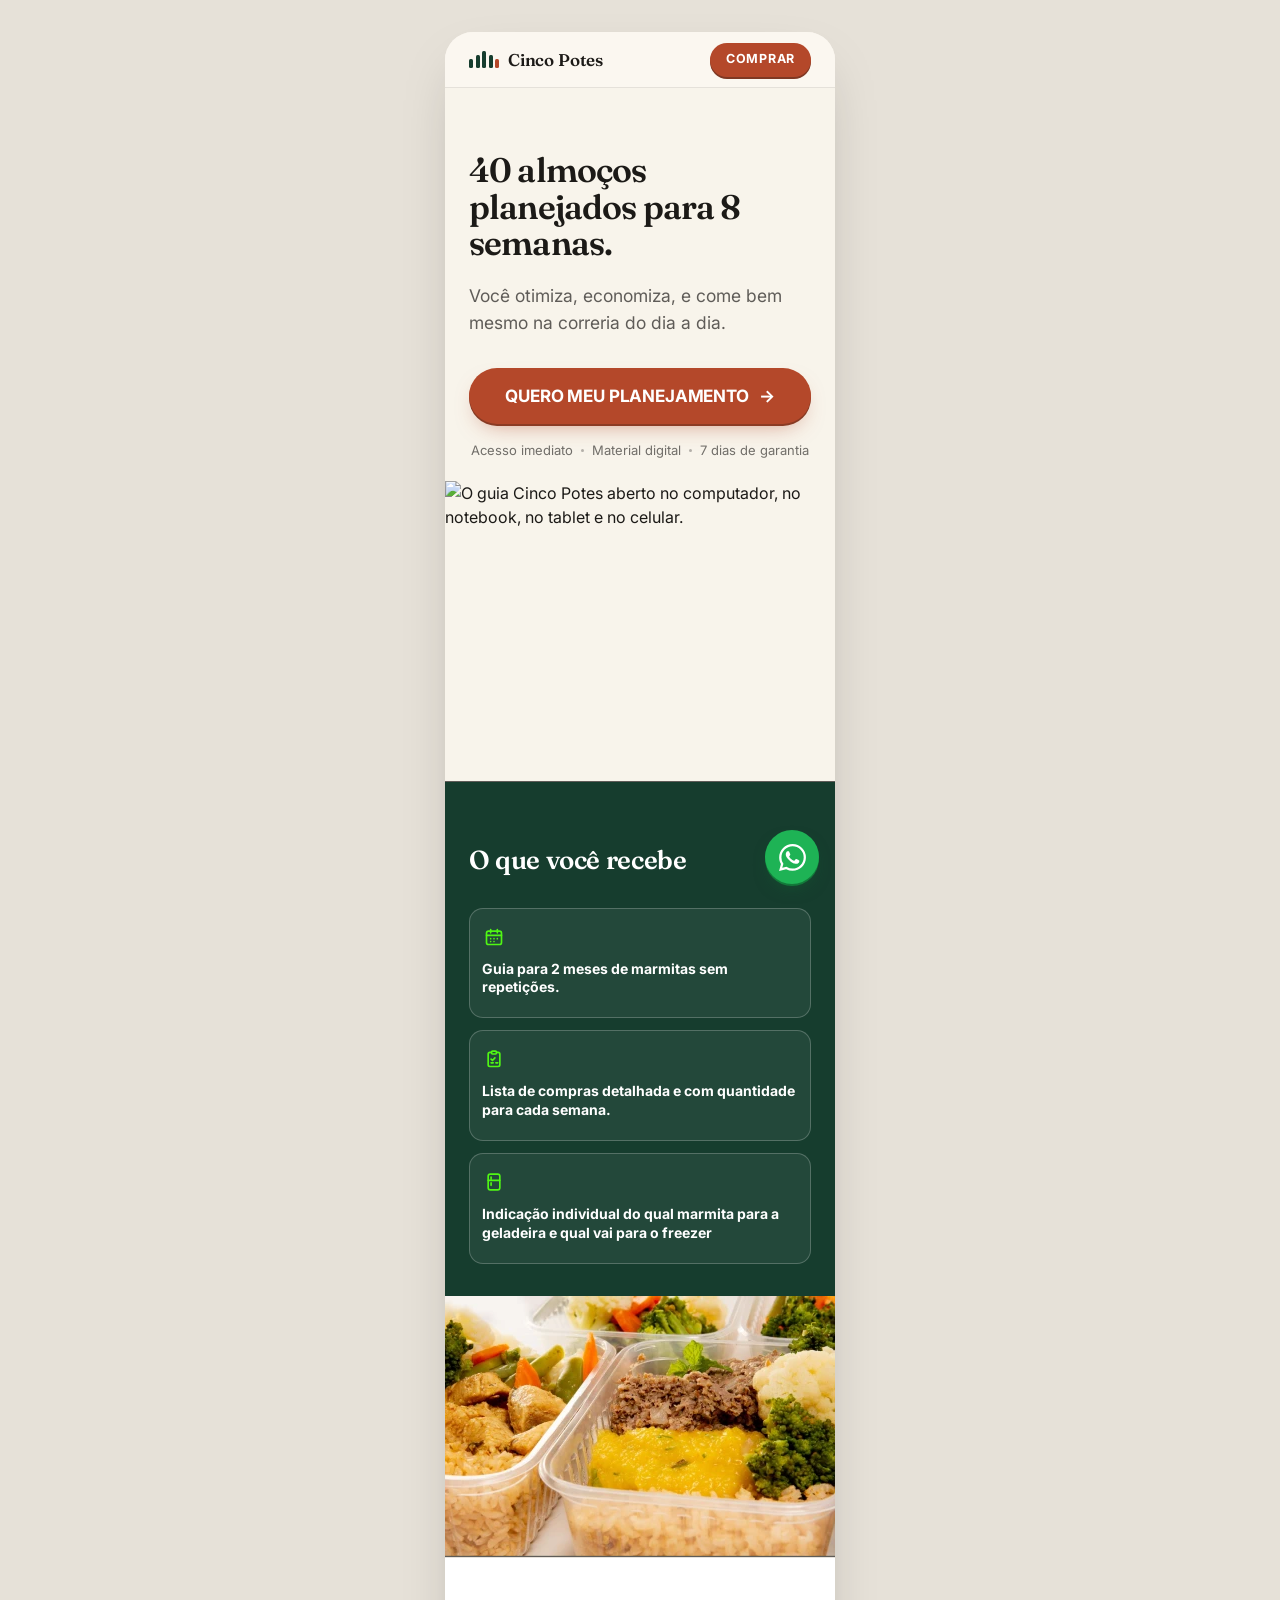
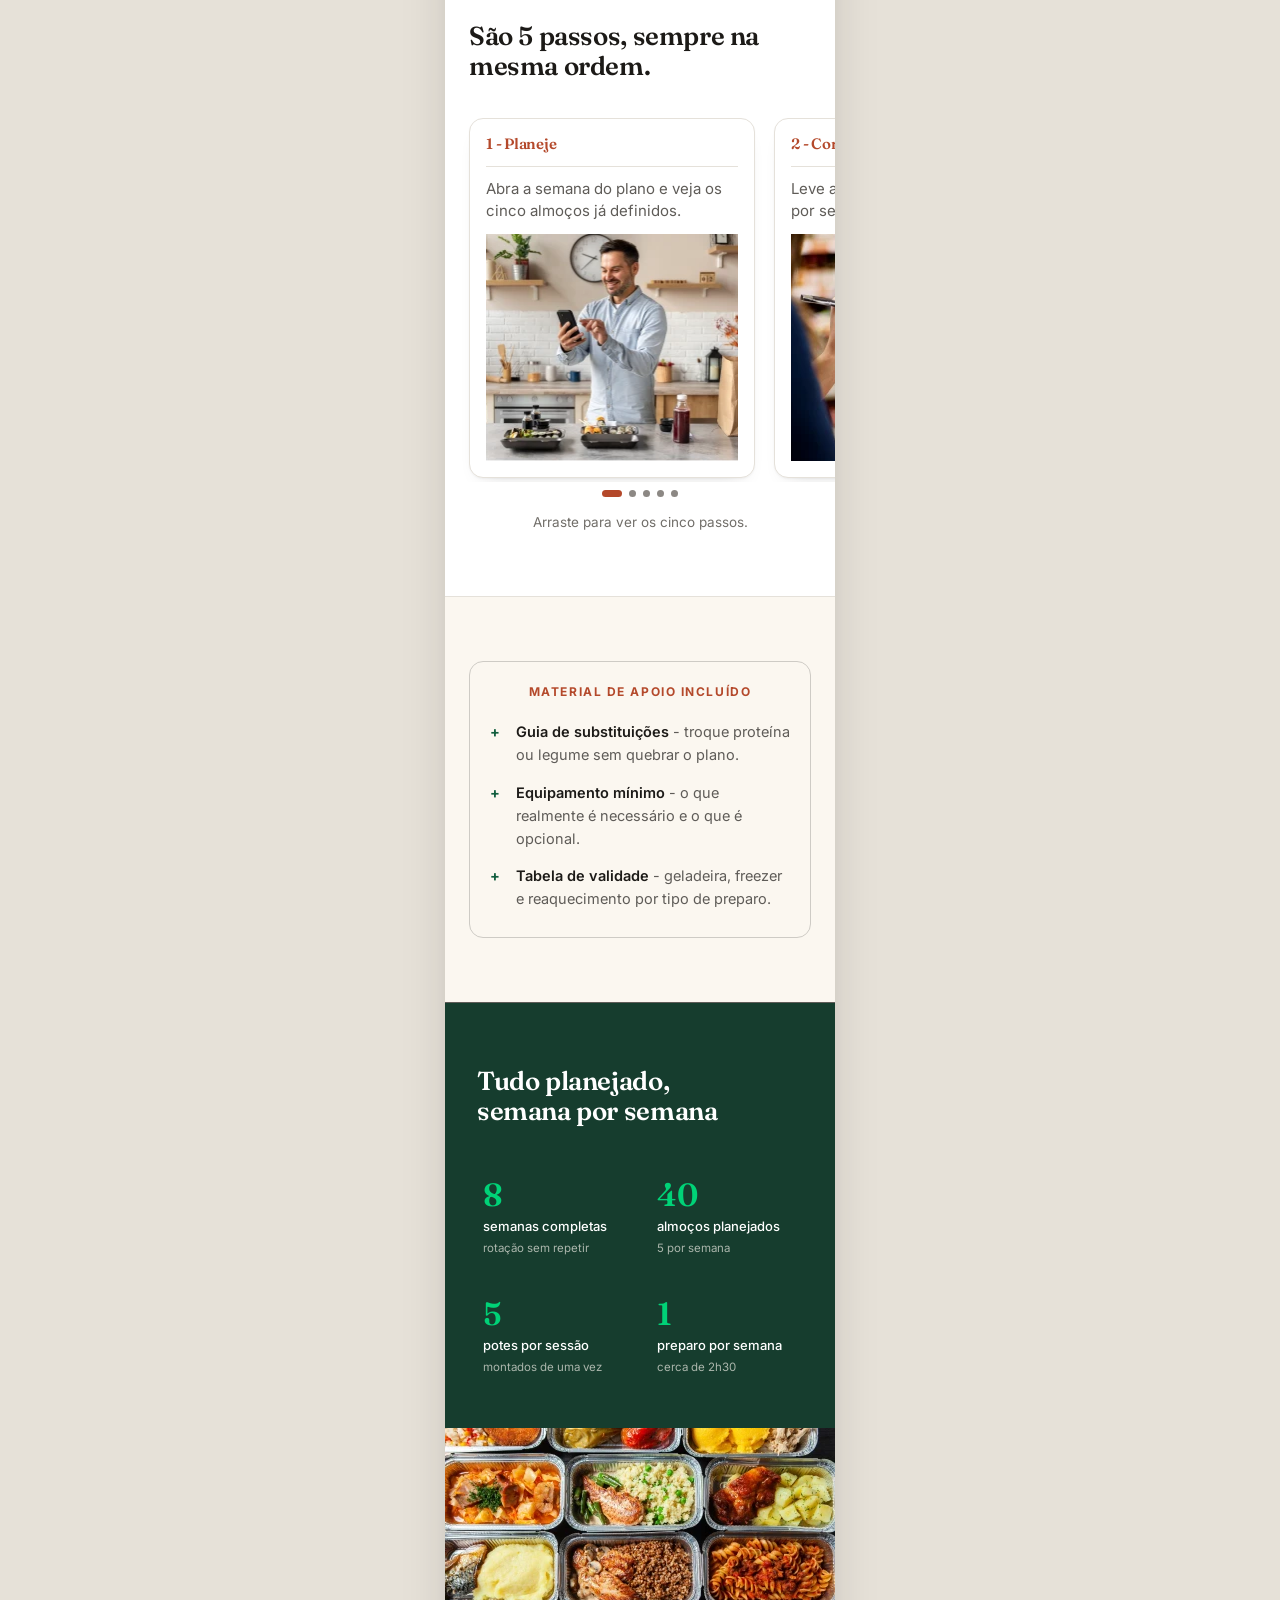
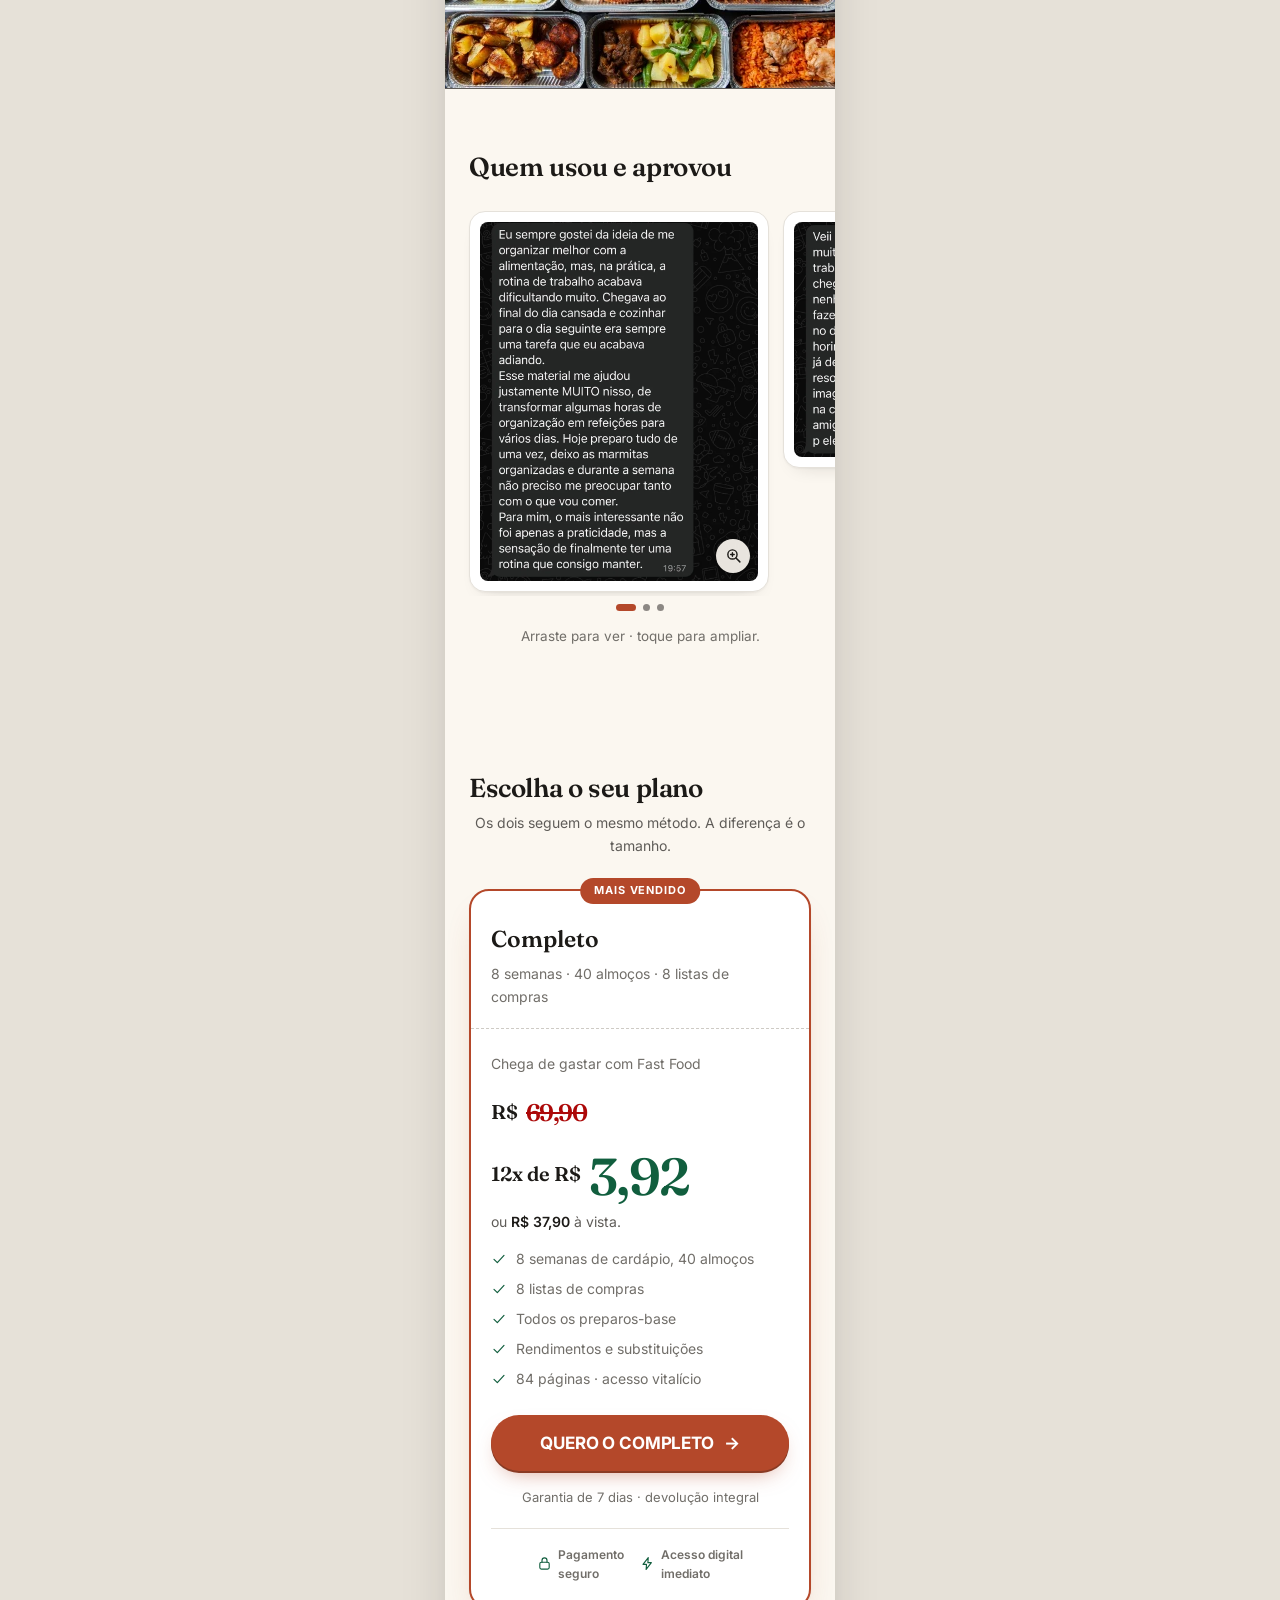
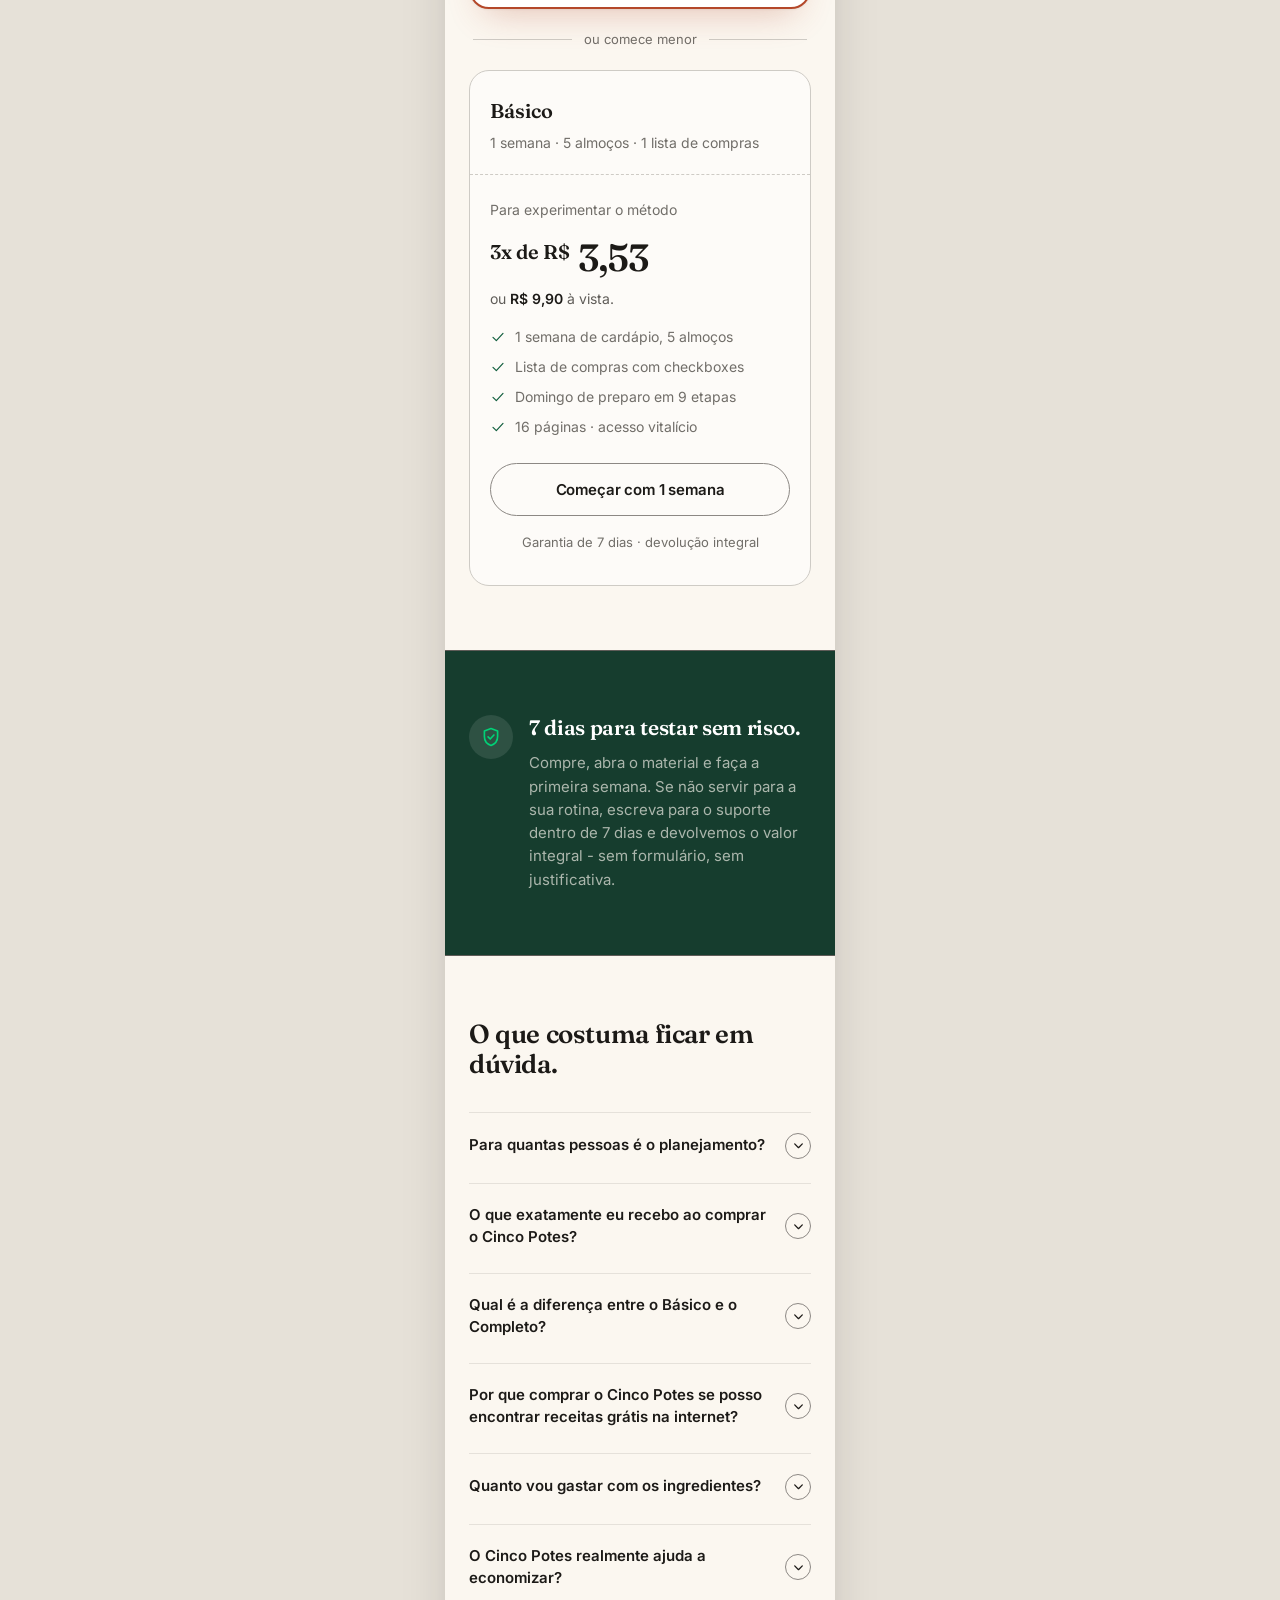
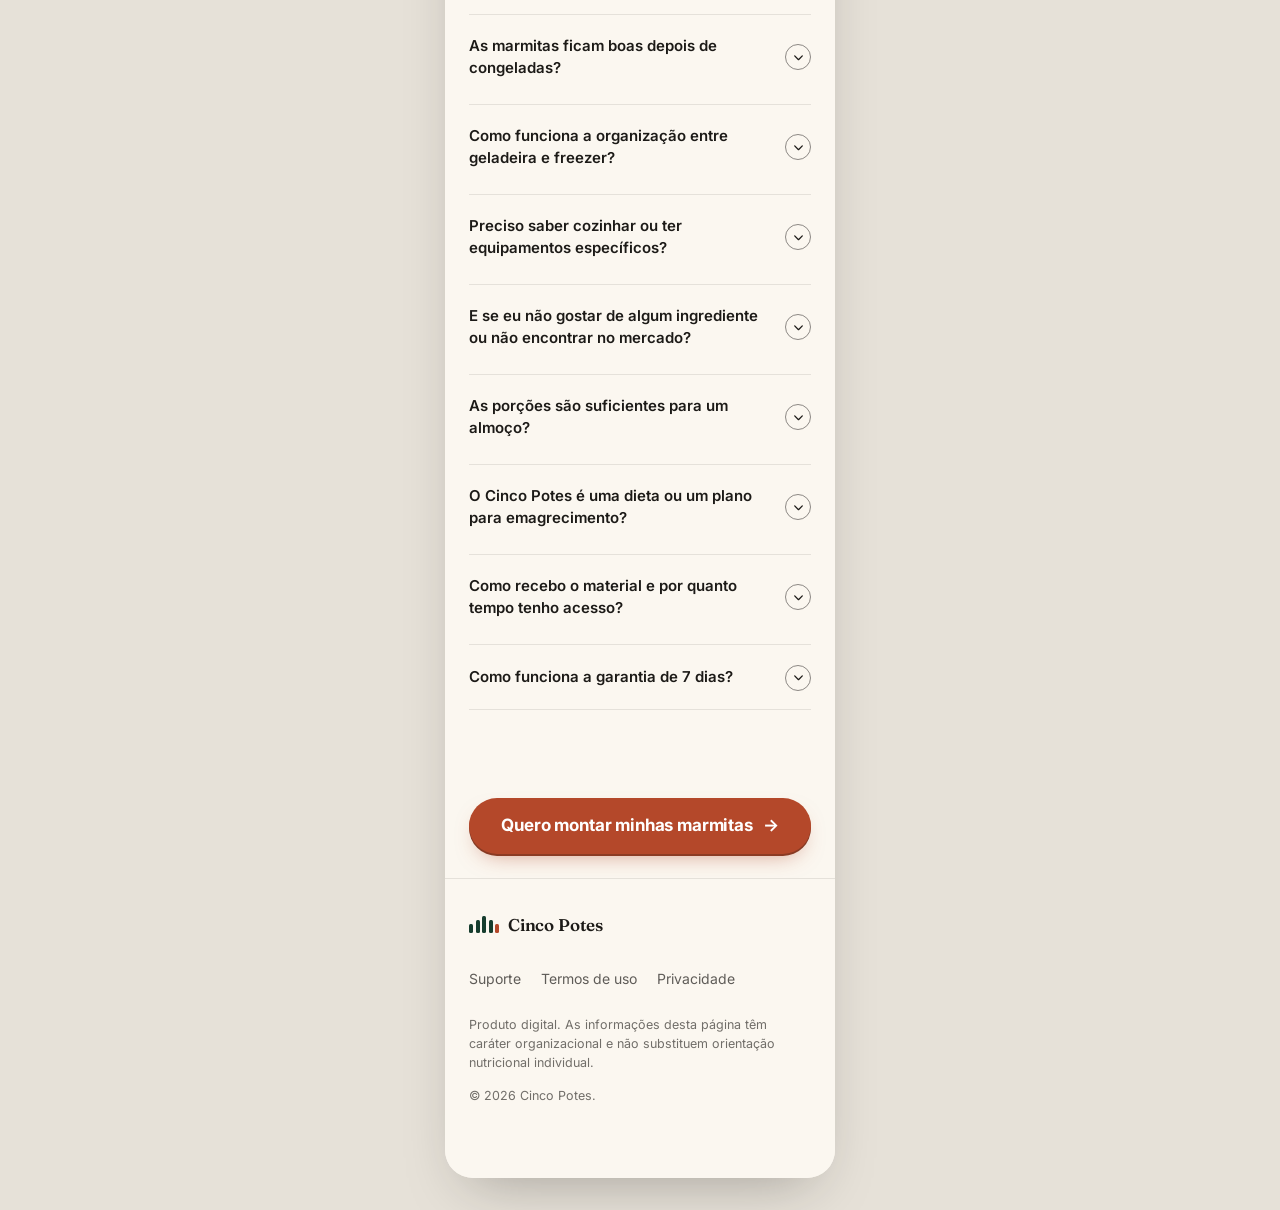
==== commit ba1460cf: "att" ====
--- a/index.html
+++ b/index.html
@@ -284,6 +284,15 @@
               <span>7 dias de garantia</span>
             </p>
           </div>
+
+          <img
+            class="hero-mockup"
+            src="assets/images/mockups.webp"
+            width="1263"
+            height="842"
+            alt="O guia Cinco Potes aberto no computador, no notebook, no tablet e no celular."
+            decoding="async"
+          />
         </section>
 
         <!-- ============ O QUE VOCÊ RECEBE ============ -->
@@ -594,12 +603,12 @@
                   <s class="price-old price-old-sm">69,90</s>
                 </p>
                 <p class="price-line">
-                  <span class="price-cur">R$</span>
-                  <strong class="price-new">37,90</strong>
+                  <span class="price-cur">12x de R$</span>
+                  <strong class="price-new">3,92</strong>
                 </p>
 
                 <p class="offer-terms">
-                  Em até <b>12× de R$ 3,92</b> no cartão.
+                  ou <b>R$ 37,90</b> à vista.
                 </p>
 
                 <ul class="plano-feats">
@@ -679,12 +688,12 @@
                 <p class="offer-kicker">Para experimentar o método</p>
 
                 <p class="price-line">
-                  <span class="price-cur">R$</span>
-                  <strong class="price-new price-new-sm">9,90</strong>
+                  <span class="price-cur">3x de R$</span>
+                  <strong class="price-new price-new-sm">3,53</strong>
                 </p>
 
                 <p class="offer-terms">
-                  Em até <b>3× de R$ 3,53</b> no cartão.
+                  ou <b>R$ 9,90</b> à vista.
                 </p>
 
                 <ul class="plano-feats">
--- a/css/style.css
+++ b/css/style.css
@@ -352,6 +352,8 @@
   flex-direction: column;
   gap: 20px;
   padding: 64px var(--gutter);
+  /* mesmo tom do fundo do mockup, para a imagem não aparecer recortada */
+  background: #f8f4eb;
 }
 
 .hero-cta {
@@ -359,6 +361,14 @@
   flex-direction: column;
   gap: 15.5px;
   padding-top: 12px;
+}
+
+/* o mockup já tem respiro próprio: vaza até as bordas da coluna */
+.hero-mockup {
+  width: calc(100% + 2 * var(--gutter));
+  max-width: none;
+  height: auto;
+  margin: 0 calc(-1 * var(--gutter)) -24px;
 }
 
 /* ==========================================================================
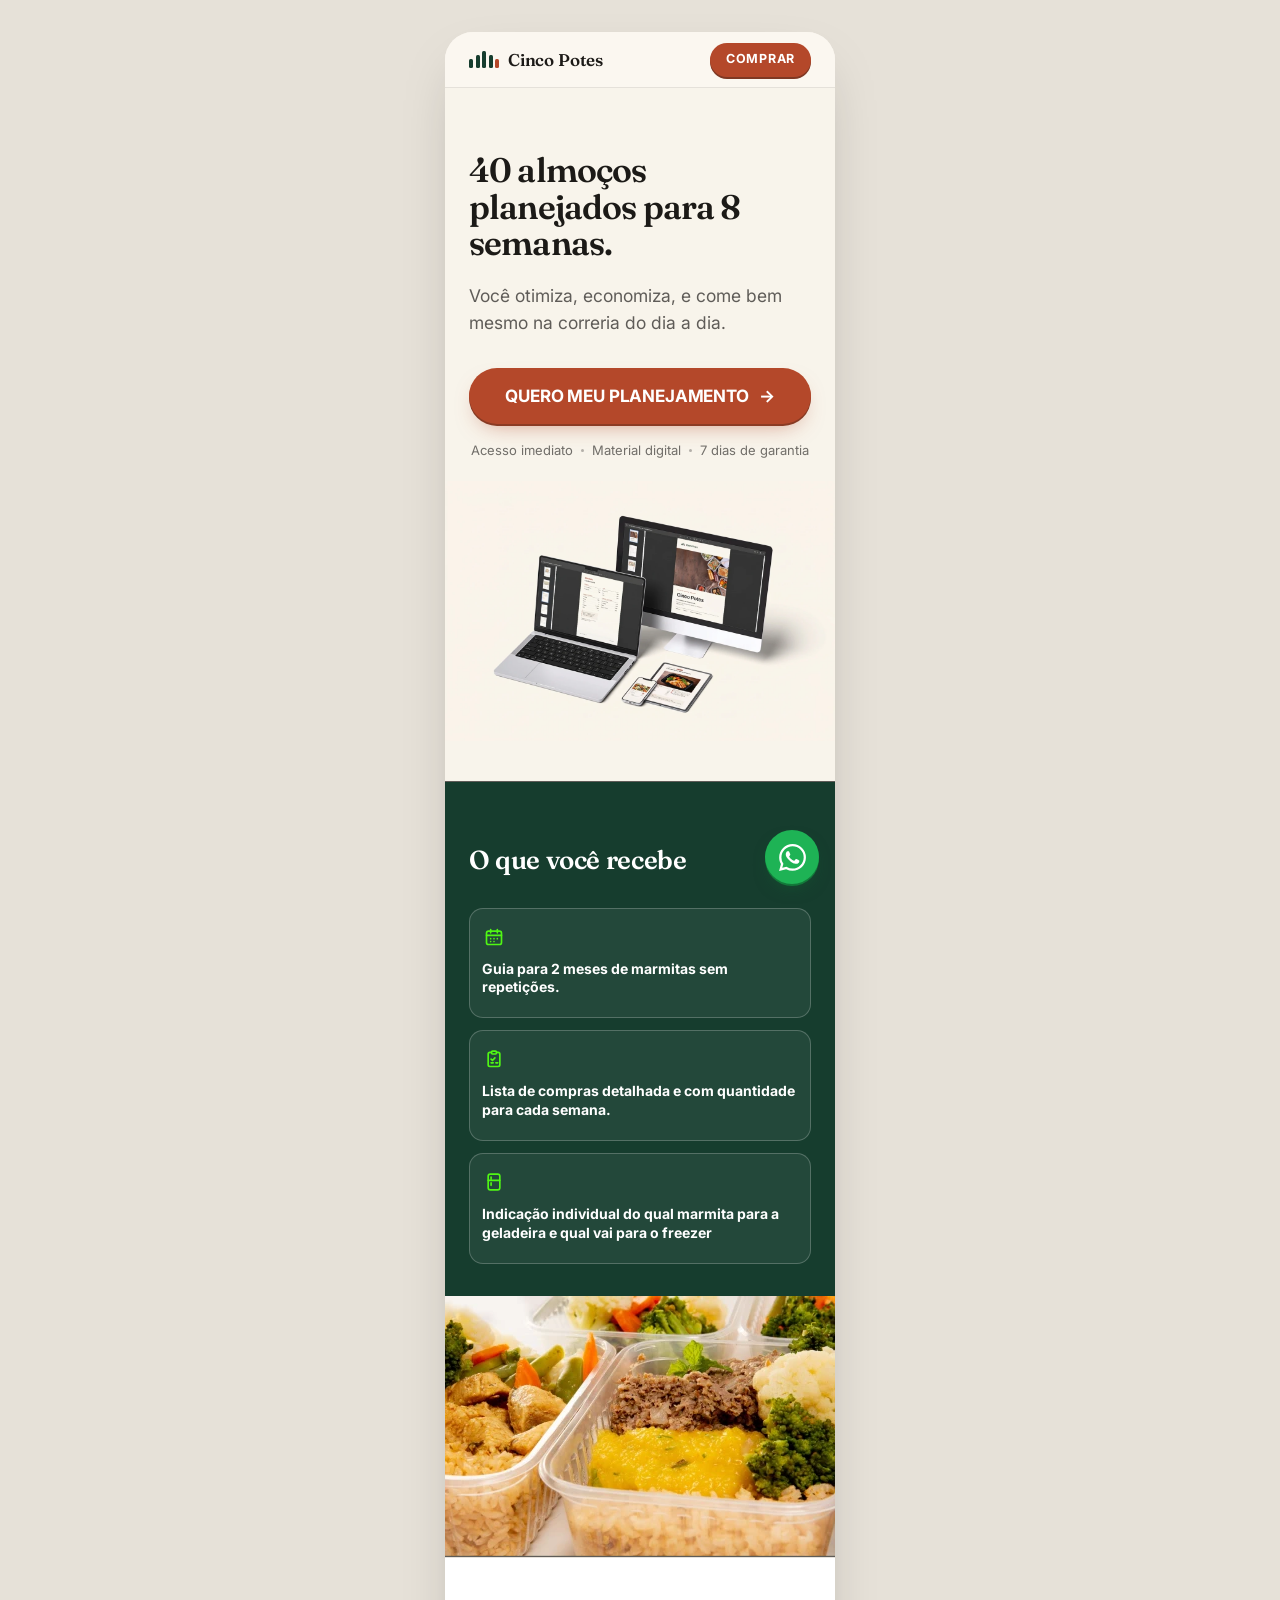
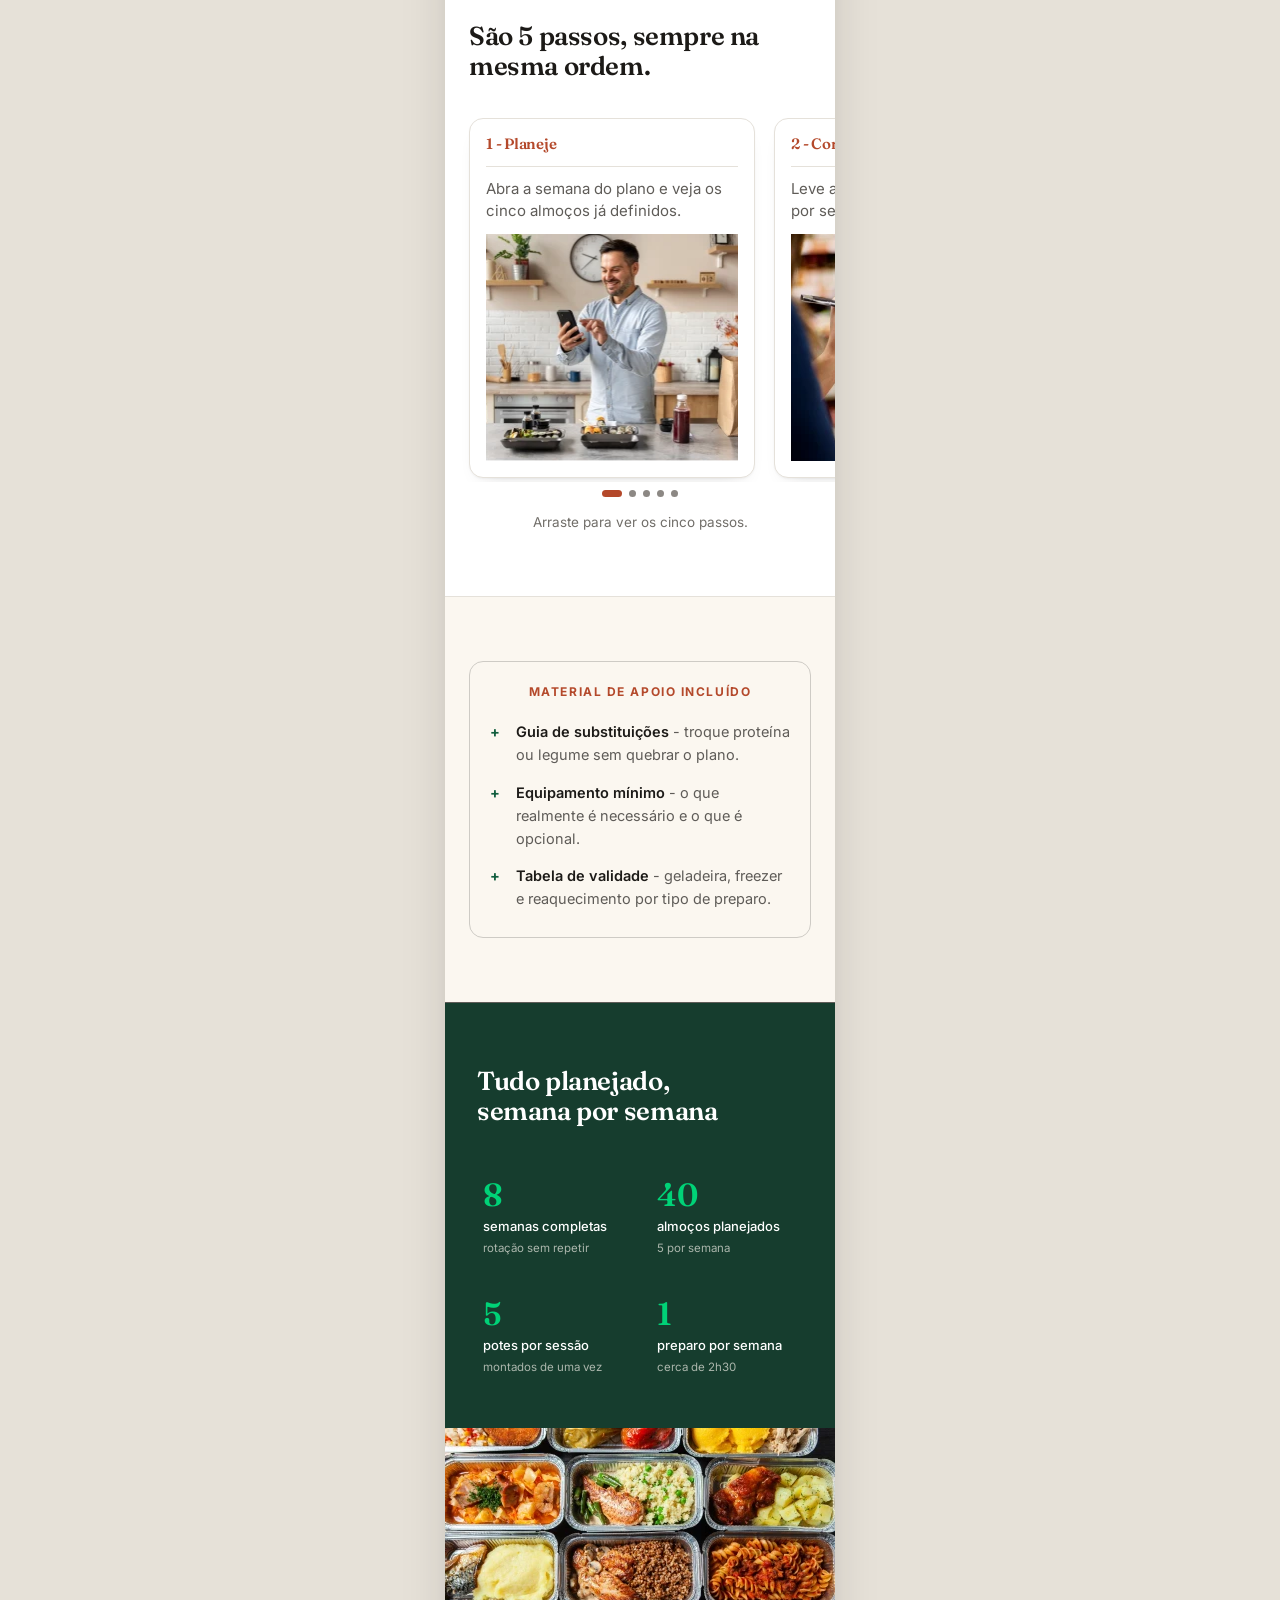
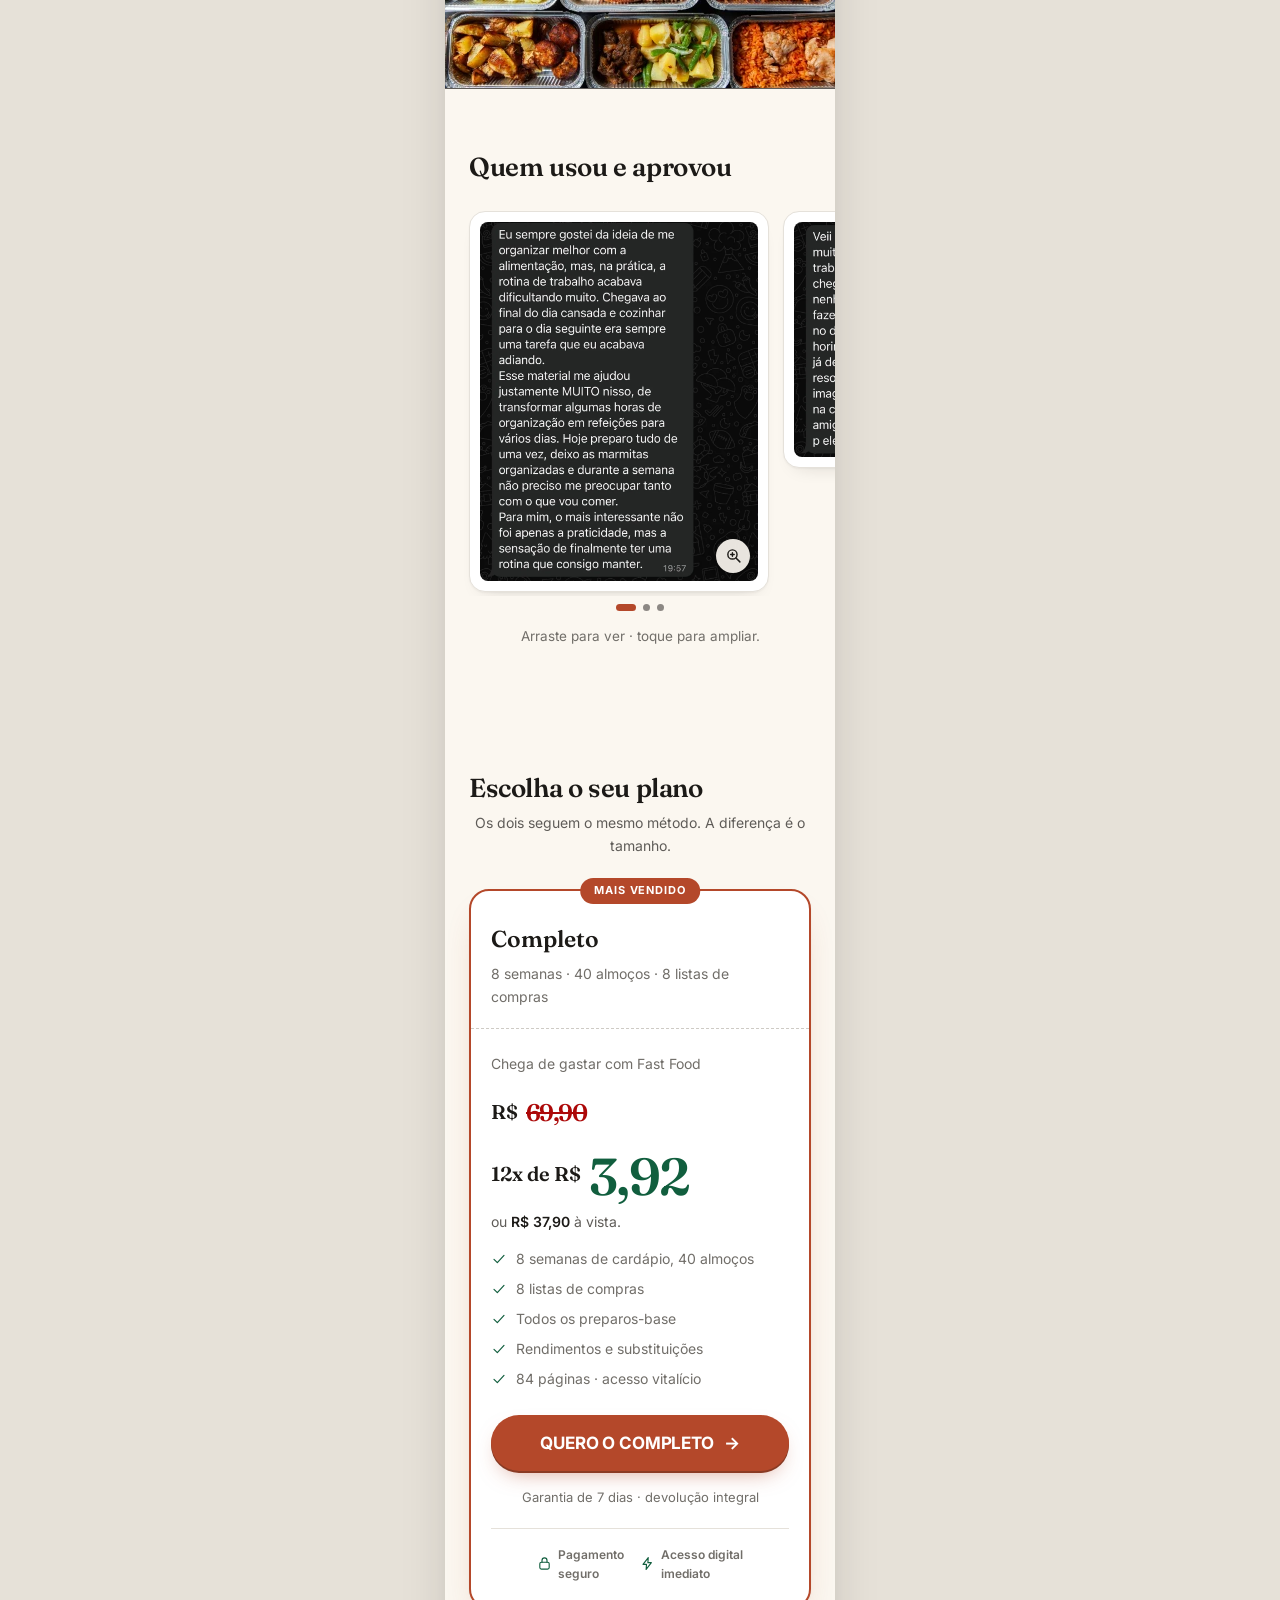
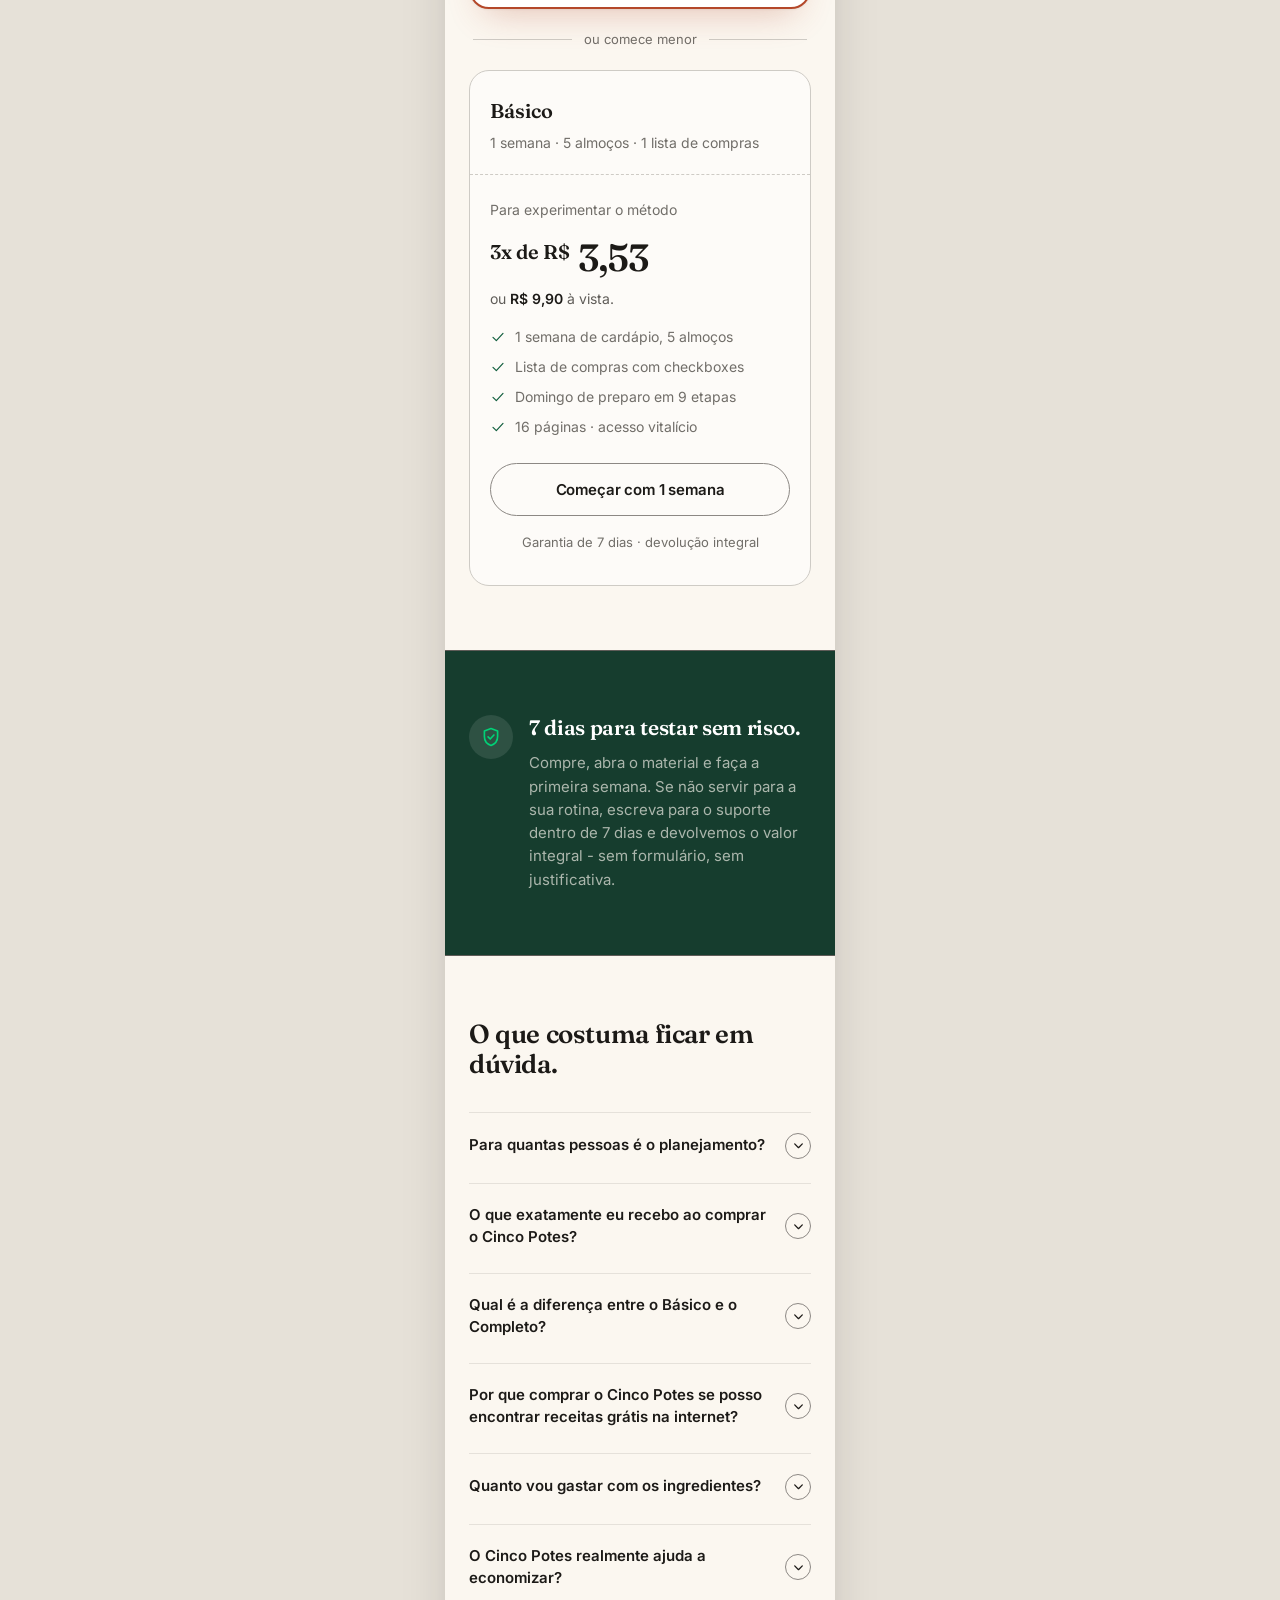
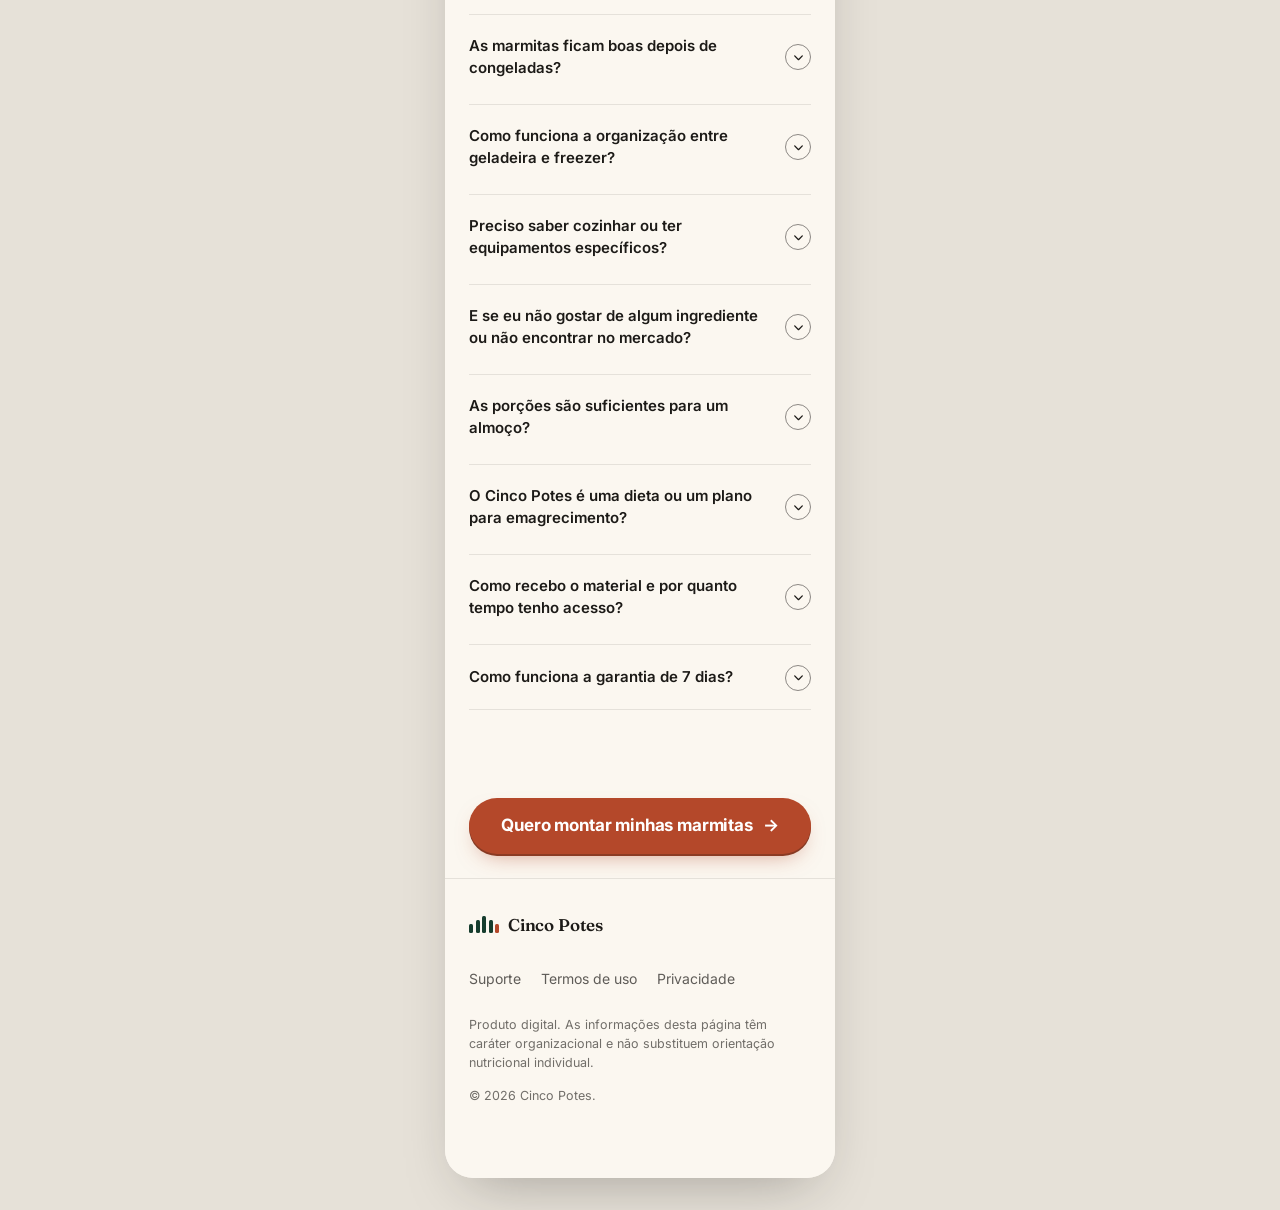
==== commit aad8e0c5: "atualll" ====
--- a/index.html
+++ b/index.html
@@ -14,7 +14,7 @@
          Sem o ?v= abaixo, quem já visitou o site continua com os arquivos
          antigos e vê a página sem estilo. Suba o número a cada deploy que
          mexer em css/style.css ou js/main.js. -->
-    <link rel="stylesheet" href="css/style.css?v=13" />
+    <link rel="stylesheet" href="css/style.css?v=14" />
 
     <!-- Fontes fora do caminho crítico.
          Como <link rel=stylesheet> normal, o CSS do Google Fonts bloqueia o
@@ -43,7 +43,7 @@
       />
     </noscript>
 
-    <script src="js/main.js?v=13" defer></script>
+    <script src="js/main.js?v=14" defer></script>
 
     <!-- ============ CARGA ADIADA DOS RASTREADORES ============
          Medido em celular fraco + 3G lento: os scripts de pixel somam ~116KB
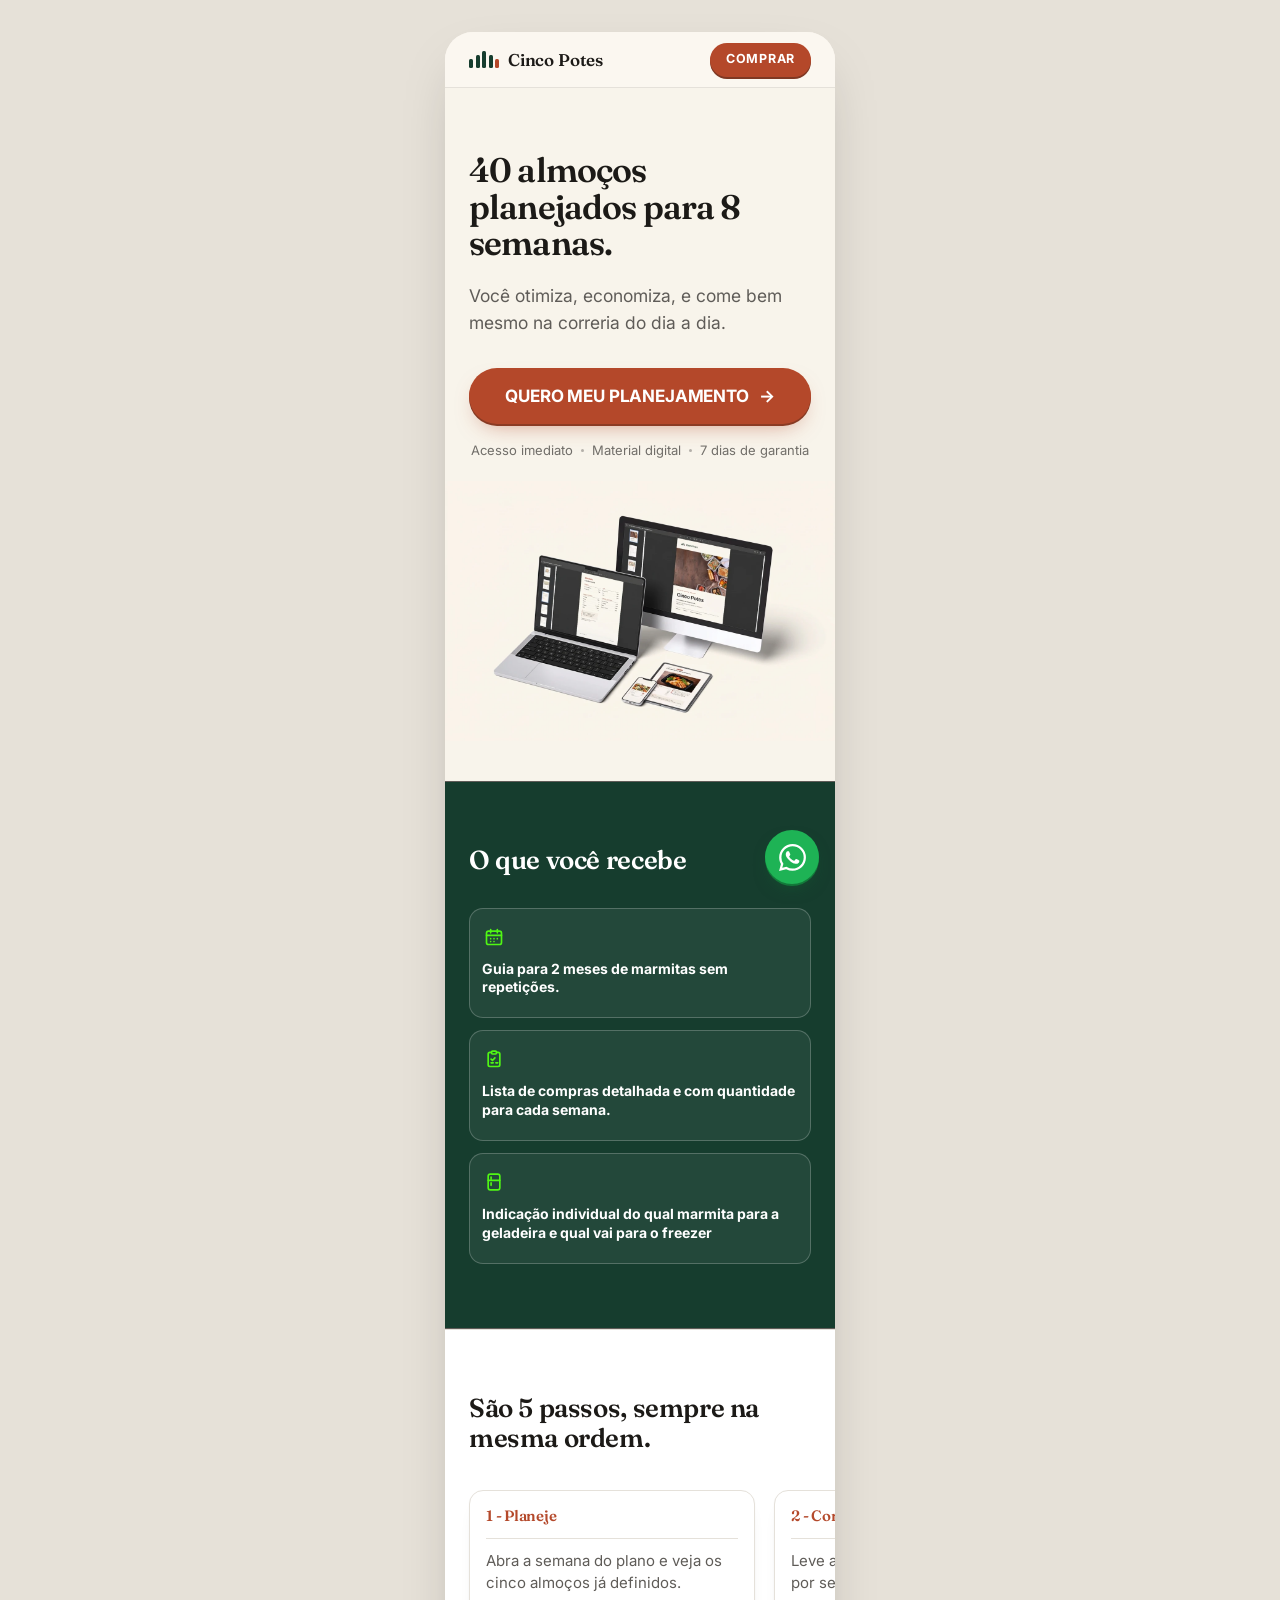
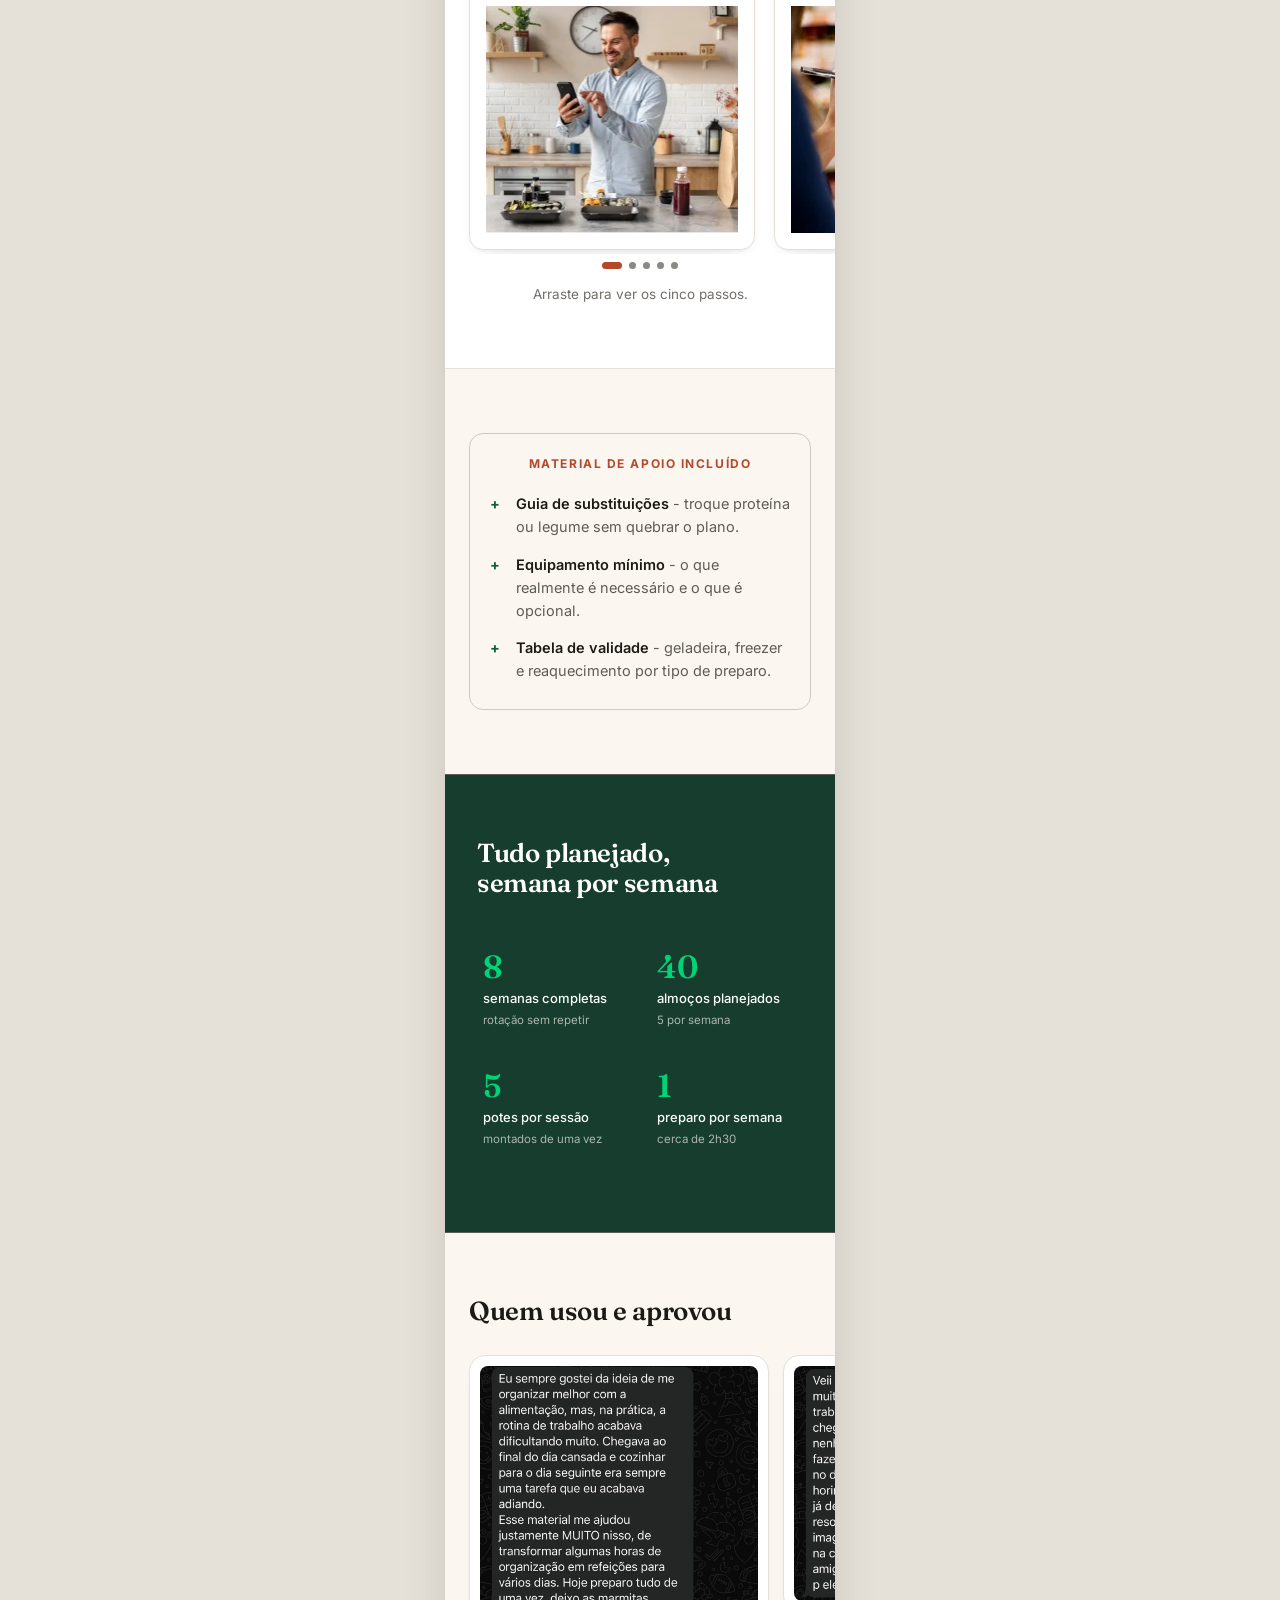
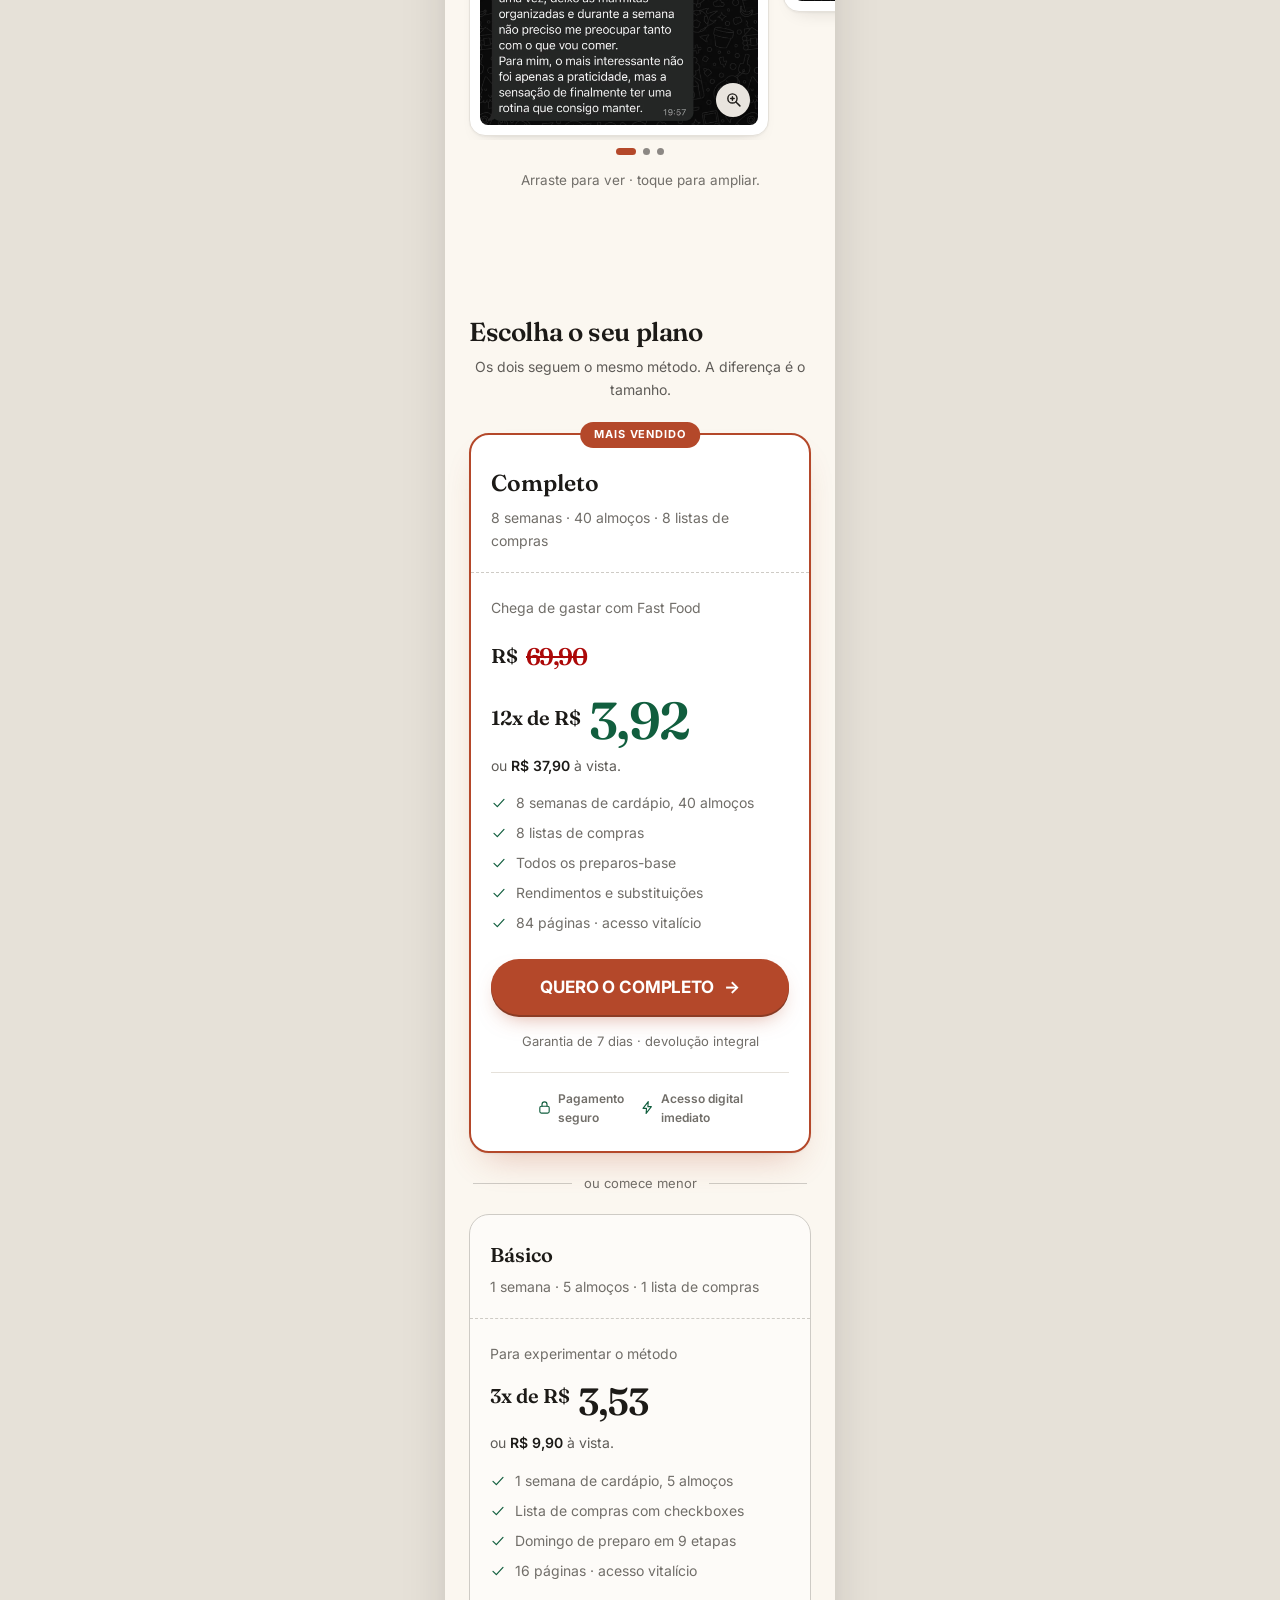
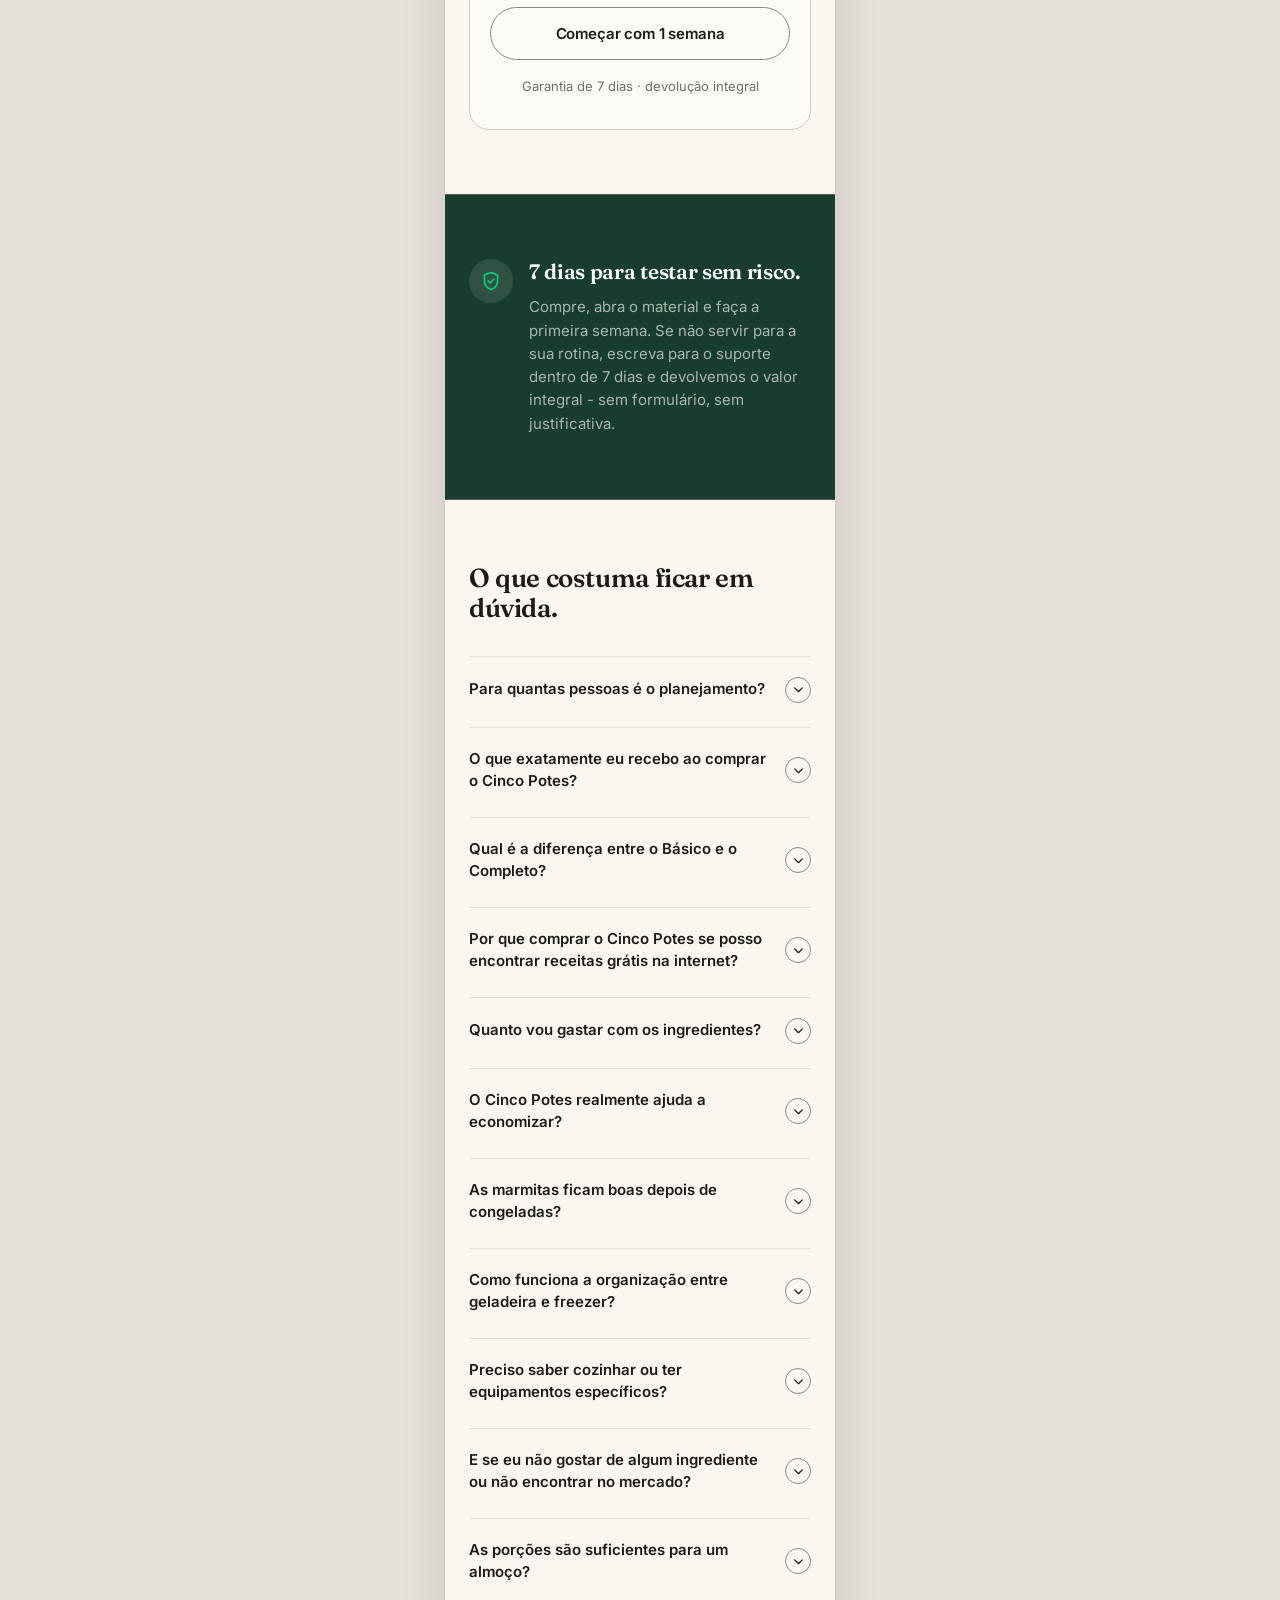
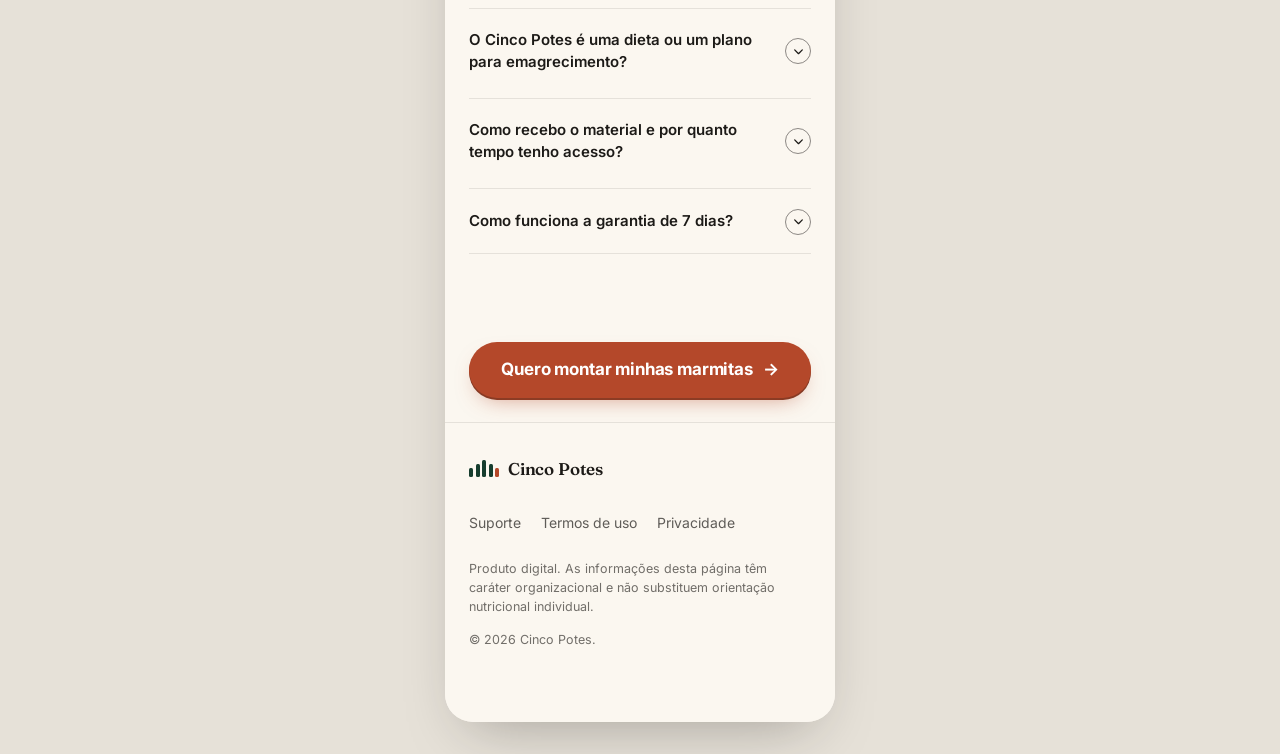
==== commit 68034a59: "attt" ====
--- a/index.html
+++ b/index.html
@@ -324,16 +324,6 @@
               </p>
             </li>
           </ul>
-
-          <img
-            class="band-photo"
-            src="assets/images/o-que-voce-recebe.webp"
-            width="390"
-            height="260"
-            alt="Potes de marmita montados e organizados sobre a bancada."
-            loading="lazy"
-            decoding="async"
-          />
         </section>
 
         <!-- ============ COMO FUNCIONA ============ -->
@@ -485,16 +475,6 @@
               <small>cerca de 2h30</small>
             </li>
           </ul>
-
-          <img
-            class="band-photo"
-            src="assets/images/acesso-vitalicio.webp"
-            width="390"
-            height="260"
-            alt="Cinco potes prontos, empilhados na geladeira."
-            loading="lazy"
-            decoding="async"
-          />
         </section>
 
         <!-- ============ DEPOIMENTOS ============
--- a/css/style.css
+++ b/css/style.css
@@ -381,18 +381,12 @@
   color: var(--white);
 }
 
-.band-photo {
-  width: 100%;
-  height: 260px;
-  object-fit: cover;
-}
-
 /* ---------- o que você recebe ---------- */
 .receber {
   display: flex;
   flex-direction: column;
   gap: 32px;
-  padding-top: 64px;
+  padding: 64px 0;
 }
 
 .receber .sec-head,
@@ -629,7 +623,7 @@
   display: flex;
   flex-direction: column;
   gap: 32px;
-  padding-top: 64px;
+  padding: 64px 0;
 }
 
 .numeros .sec-head {
